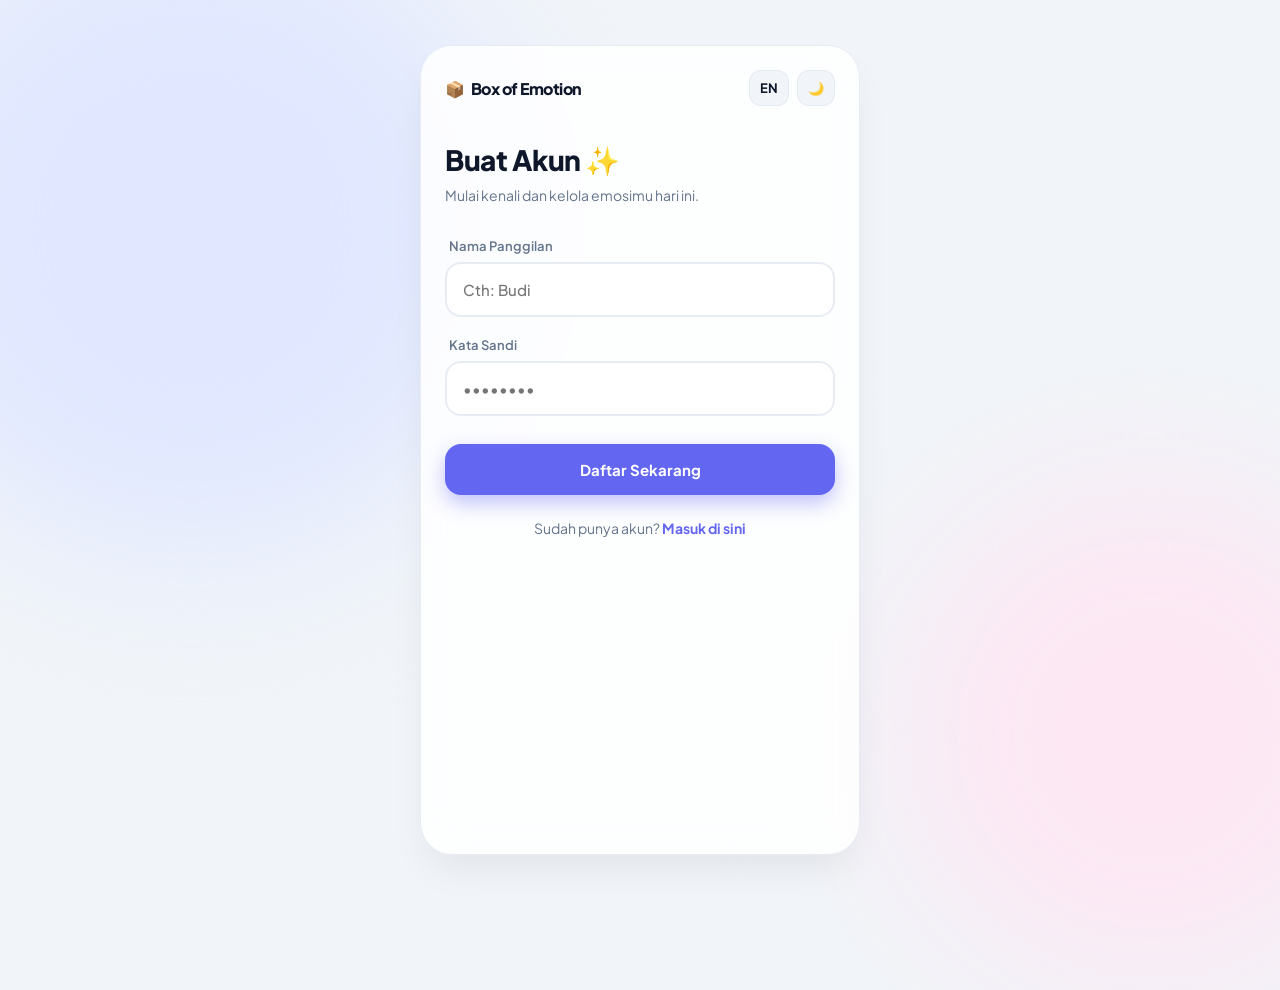
==== index.html @ 96a5be4d "Add files via upload" ====
<!DOCTYPE html>
<html lang="id" id="htmlRoot">
    <meta name="viewport" content="width=device-width, initial-scale=1.0">
<head>

    <style>
    html {
        scroll-behavior: smooth;
    }
</style>

    <meta charset="UTF-8">
    <meta name="viewport" content="width=device-width, initial-scale=1.0">
    <title>Box of Emotion</title>
    <link href="https://fonts.googleapis.com/css2?family=Plus+Jakarta+Sans:wght@400;500;600;700;800&display=swap" rel="stylesheet">
    <style>
        /* === COLOR PALETTE & VARIABLES === */
        :root {
            --bg-app: #f1f5f9;
            --bg-shape1: #e0e7ff;
            --bg-shape2: #fce7f3;
            --surface: rgba(255, 255, 255, 0.85);
            --surface-solid: #ffffff;
            --text-main: #0f172a;
            --text-sub: #64748b;
            --border: rgba(226, 232, 240, 0.8);
            --primary: #6366f1;
            --primary-hover: #4f46e5;
            --primary-glow: rgba(99, 102, 241, 0.4);
            --card-hover: rgba(248, 250, 252, 0.9);
            --btn-alt: #f1f5f9;
            --btn-alt-text: #475569;
            --danger: #ef4444;
            --danger-bg: #fef2f2;
            --success: #10b981;
            --shadow-sm: 0 2px 4px rgba(0,0,0,0.02);
            --shadow-md: 0 10px 25px -5px rgba(0,0,0,0.05);
            --shadow-lg: 0 20px 40px -10px rgba(0,0,0,0.08);
            --shadow-up: 0 -10px 25px -5px rgba(0,0,0,0.05);
        }

        [data-theme="dark"] {
            --bg-app: #020617;
            --bg-shape1: #1e1b4b;
            --bg-shape2: #2e1065;
            --surface: rgba(15, 23, 42, 0.75);
            --surface-solid: #0f172a;
            --text-main: #f8fafc;
            --text-sub: #94a3b8;
            --border: rgba(30, 41, 59, 0.8);
            --primary: #818cf8;
            --primary-hover: #6366f1;
            --primary-glow: rgba(129, 140, 248, 0.25);
            --card-hover: rgba(30, 41, 59, 0.9);
            --btn-alt: #1e293b;
            --btn-alt-text: #cbd5e1;
            --danger: #f87171;
            --danger-bg: rgba(239, 68, 68, 0.1);
            --shadow-md: 0 10px 25px -5px rgba(0,0,0,0.3);
            --shadow-lg: 0 20px 40px -10px rgba(0,0,0,0.5);
            --shadow-up: 0 -10px 25px -5px rgba(0,0,0,0.3);
        }

        /* === GLOBAL RESET === */
        * { box-sizing: border-box; margin: 0; padding: 0; font-family: 'Plus Jakarta Sans', sans-serif; -webkit-tap-highlight-color: transparent; }
        body {
            background-color: var(--bg-app); color: var(--text-main);
            min-height: 100vh; display: flex; justify-content: center; align-items: center;
            padding: 20px; overflow: hidden; position: relative;
            transition: background-color 0.5s ease, color 0.5s ease;
        }

        /* Background Decor */
        .bg-shape { position: absolute; border-radius: 50%; filter: blur(80px); z-index: -1; transition: background 0.8s ease; }
        .shape-1 { top: -10%; left: -10%; width: 50vw; height: 50vw; background: var(--bg-shape1); }
        .shape-2 { bottom: -10%; right: -10%; width: 40vw; height: 40vw; background: var(--bg-shape2); }

        /* === MAIN CONTAINER === */
        .app-container {
            width: 100%; max-width: 440px; height: 90vh; max-height: 850px;
            background: var(--surface); backdrop-filter: blur(20px); -webkit-backdrop-filter: blur(20px);
            border: 1px solid var(--border); border-radius: 32px; box-shadow: var(--shadow-lg);
            display: flex; flex-direction: column; position: relative; overflow: hidden;
            transition: background 0.5s ease, border-color 0.5s ease;
        }

        .hidden { display: none !important; }

        /* === HEADER === */
        .header-bar { padding: 24px 24px 16px; display: flex; justify-content: space-between; align-items: center; z-index: 10; border-bottom: 1px solid transparent; }
        .header-bar.active-border { border-bottom-color: var(--border); }
        .brand { font-size: 16px; font-weight: 800; color: var(--text-main); letter-spacing: -0.5px; display: flex; align-items: center; gap: 6px; }
        .controls { display: flex; gap: 8px; }
        .btn-icon {
            background: var(--btn-alt); color: var(--text-main); border: 1px solid var(--border);
            height: 36px; padding: 0 10px; border-radius: 12px; display: flex; justify-content: center; align-items: center;
            font-size: 13px; font-weight: 700; cursor: pointer; transition: all 0.2s;
        }
        .btn-icon:hover { transform: translateY(-2px); box-shadow: var(--shadow-sm); }
        .btn-icon:active { transform: translateY(0) scale(0.95); }

        /* === SCROLLABLE CONTENT === */
        .content-area { flex: 1; overflow-y: auto; padding: 0 24px 24px; display: flex; flex-direction: column; scroll-behavior: smooth; position: relative; }
        .content-area::-webkit-scrollbar { width: 4px; display: none; }
        
        .page-title { font-size: 28px; font-weight: 800; line-height: 1.2; margin-bottom: 8px; letter-spacing: -0.5px; }
        .page-subtitle { font-size: 14px; color: var(--text-sub); line-height: 1.5; margin-bottom: 32px; }

        /* === FORM (AUTH) === */
        .form-group { margin-bottom: 20px; position: relative; }
        .form-group label { display: block; font-size: 13px; font-weight: 600; color: var(--text-sub); margin-bottom: 8px; margin-left: 4px; }
        .form-control {
            width: 100%; padding: 16px; border: 2px solid var(--border); border-radius: 16px;
            font-size: 15px; font-weight: 500; background: var(--surface-solid); color: var(--text-main);
            transition: all 0.3s ease; outline: none;
        }
        .form-control:focus { border-color: var(--primary); box-shadow: 0 0 0 4px var(--primary-glow); }
        
        .btn-primary {
            background: var(--primary); color: #fff; border: none; width: 100%; padding: 16px;
            border-radius: 16px; font-size: 15px; font-weight: 700; cursor: pointer;
            transition: all 0.3s cubic-bezier(0.4, 0, 0.2, 1); margin-top: 8px; box-shadow: 0 8px 20px var(--primary-glow);
        }
        .btn-primary:hover { background: var(--primary-hover); transform: translateY(-3px); box-shadow: 0 12px 25px var(--primary-glow); }
        .btn-primary:active { transform: translateY(0) scale(0.98); }

        .auth-switch { text-align: center; margin-top: 24px; font-size: 14px; color: var(--text-sub); }
        .auth-switch span { color: var(--primary); font-weight: 700; cursor: pointer; transition: color 0.2s; }
        .auth-switch span:hover { text-decoration: underline; }

        /* === TOAST === */
        .toast {
            position: absolute; top: 20px; left: 50%; transform: translateX(-50%) translateY(-150%);
            padding: 12px 24px; border-radius: 100px; font-size: 13px; font-weight: 600;
            z-index: 999; transition: transform 0.4s cubic-bezier(0.34, 1.56, 0.64, 1); opacity: 0; box-shadow: var(--shadow-md);
            white-space: nowrap;
        }
        .toast.show { transform: translateX(-50%) translateY(0); opacity: 1; }
        .toast.error { background: var(--danger); color: white; }
        .toast.success { background: var(--success); color: white; }

        /* === DASHBOARD === */
        .user-greeting { display: flex; justify-content: space-between; align-items: center; margin-bottom: 24px; padding-bottom: 20px; border-bottom: 1px dashed var(--border); }
        .greeting-text p { font-size: 13px; color: var(--text-sub); }
        .greeting-text h2 { font-size: 18px; font-weight: 700; color: var(--text-main); }
        .btn-logout { background: var(--danger-bg); color: var(--danger); padding: 8px 16px; border-radius: 12px; font-size: 12px; font-weight: 700; border: none; cursor: pointer; transition: transform 0.2s; }
        .btn-logout:hover { transform: scale(1.05); }

        /* Grid System */
        .emotions-grid { display: grid; grid-template-columns: repeat(2, 1fr); gap: 12px; padding-bottom: 20px; }
        .card {
            background: var(--surface-solid); border: 1px solid var(--border); border-radius: 20px;
            padding: 20px 16px; cursor: pointer; text-align: center;
            transition: all 0.3s cubic-bezier(0.4, 0, 0.2, 1); box-shadow: var(--shadow-sm);
            display: flex; flex-direction: column; align-items: center; justify-content: center; gap: 10px;
            animation: slideUpFade 0.5s forwards;
        }
        .card:hover { border-color: var(--primary); background: var(--card-hover); transform: translateY(-5px); box-shadow: var(--shadow-md); }
        .card:active { transform: translateY(0) scale(0.95); }
        .card.span-2 { grid-column: span 2; flex-direction: row; text-align: left; padding: 24px; }
        .card.span-2 .card-info { align-items: flex-start; }
        
        .card-emoji { width: 48px; height: 48px; background: var(--bg-app); border-radius: 16px; display: flex; justify-content: center; align-items: center; font-size: 24px; transition: transform 0.3s; flex-shrink: 0; }
        .card:hover .card-emoji { transform: scale(1.1) rotate(5deg); }
        .card-info { display: flex; flex-direction: column; align-items: center; width: 100%; }
        .card-title { font-size: 14px; font-weight: 700; color: var(--text-main); margin-bottom: 4px; }
        .card-desc { font-size: 11px; color: var(--text-sub); font-weight: 500; }

        /* Reflection Card */
        .reflection-card { background: var(--surface-solid); border: 2px solid var(--primary); border-radius: 24px; padding: 28px 20px; box-shadow: var(--shadow-md); margin-bottom: 24px; animation: zoomIn 0.4s forwards; }
        .refl-header { display: flex; flex-direction: column; align-items: center; text-align: center; margin-bottom: 20px; }
        .refl-emoji { font-size: 48px; margin-bottom: 8px; }
        .refl-title { font-size: 20px; font-weight: 800; color: var(--text-main); }
        .refl-body { background: var(--bg-app); border-radius: 16px; padding: 16px; }
        .refl-section { margin-bottom: 14px; }
        .refl-section:last-child { margin-bottom: 0; }
        .refl-label { font-size: 11px; font-weight: 800; color: var(--primary); text-transform: uppercase; margin-bottom: 6px; display: flex; align-items: center; gap: 6px; }
        .refl-text { font-size: 13px; color: var(--text-main); line-height: 1.6; font-weight: 500; text-align: justify; }

        /* === NOTES FEATURE === */
        .notes-list { display: flex; flex-direction: column; gap: 12px; padding-bottom: 80px; }
        .empty-state { text-align: center; padding: 40px 20px; color: var(--text-sub); }
        .empty-icon { font-size: 48px; margin-bottom: 16px; opacity: 0.5; }
        
        .note-item {
            background: var(--surface-solid); border: 1px solid var(--border); border-radius: 20px;
            padding: 20px; box-shadow: var(--shadow-sm); animation: slideUpFade 0.4s forwards;
            position: relative; overflow: hidden;
        }
        .note-header { display: flex; justify-content: space-between; align-items: flex-start; margin-bottom: 12px; }
        .note-date { font-size: 12px; font-weight: 600; color: var(--primary); }
        .btn-delete { background: none; border: none; color: var(--danger); font-size: 16px; cursor: pointer; padding: 4px; opacity: 0.5; transition: opacity 0.2s; }
        .btn-delete:hover { opacity: 1; }
        .note-content { font-size: 14px; color: var(--text-main); line-height: 1.6; white-space: pre-wrap; word-wrap: break-word; }

        /* Floating Action Button (FAB) */
        .fab {
            position: absolute; bottom: 90px; right: 24px;
            width: 56px; height: 56px; border-radius: 50%;
            background: var(--primary); color: white; border: none;
            font-size: 28px; display: flex; justify-content: center; align-items: center;
            box-shadow: 0 10px 20px var(--primary-glow); cursor: pointer;
            transition: all 0.3s cubic-bezier(0.4, 0, 0.2, 1); z-index: 50;
        }
        .fab:hover { transform: translateY(-5px) scale(1.05); box-shadow: 0 15px 25px var(--primary-glow); }
        .fab:active { transform: translateY(0) scale(0.95); }

        /* Note Input View */
        .note-input-container { display: flex; flex-direction: column; height: 100%; animation: zoomIn 0.3s forwards; padding-bottom: 40px; }
        .note-textarea {
            flex: 1; width: 100%; background: var(--surface-solid); border: 2px solid var(--border);
            border-radius: 20px; padding: 20px; font-size: 15px; color: var(--text-main);
            resize: none; outline: none; margin-bottom: 16px; min-height: 200px;
            transition: border-color 0.3s; line-height: 1.6;
        }
        .note-textarea:focus { border-color: var(--primary); }
        .note-actions { display: flex; gap: 12px; }
        .btn-cancel {
            background: var(--bg-app); color: var(--text-main); border: 1px solid var(--border);
            flex: 1; padding: 16px; border-radius: 16px; font-size: 15px; font-weight: 700; cursor: pointer;
        }

        /* === LIBRARY TAB === */
        .library-list { display: flex; flex-direction: column; gap: 16px; padding-bottom: 80px; }
        .lib-category-card {
            background: var(--surface-solid); border: 1px solid var(--border); border-radius: 20px;
            padding: 20px; box-shadow: var(--shadow-sm);
        }
        .lib-cat-title { font-size: 16px; font-weight: 800; color: var(--primary); margin-bottom: 12px; display: flex; align-items: center; gap: 8px; }
        .lib-item { margin-bottom: 16px; padding-bottom: 16px; border-bottom: 1px solid var(--border); }
        .lib-item:last-child { margin-bottom: 0; padding-bottom: 0; border-bottom: none; }
        .lib-item-name { font-size: 14px; font-weight: 700; color: var(--text-main); margin-bottom: 4px; }
        .lib-item-desc { font-size: 13px; color: var(--text-sub); line-height: 1.5; text-align: justify; margin-bottom: 6px; }
        .lib-item-see { font-size: 11px; font-weight: 600; color: var(--primary); font-style: italic; }

        /* === BOTTOM NAVIGATION === */
        .bottom-nav {
            position: absolute; bottom: 0; left: 0; width: 100%; height: 70px;
            background: var(--surface); border-top: 1px solid var(--border);
            backdrop-filter: blur(20px); -webkit-backdrop-filter: blur(20px);
            display: flex; justify-content: space-around; align-items: center;
            z-index: 100; transform: translateY(100%); transition: transform 0.4s ease;
        }
        .bottom-nav.show { transform: translateY(0); }
        .nav-item {
            display: flex; flex-direction: column; align-items: center; gap: 4px;
            color: var(--text-sub); font-size: 11px; font-weight: 600; cursor: pointer;
            padding: 8px 16px; transition: color 0.3s;
        }
        .nav-icon { font-size: 20px; transition: transform 0.3s cubic-bezier(0.34, 1.56, 0.64, 1); }
        .nav-item.active { color: var(--primary); }
        .nav-item.active .nav-icon { transform: translateY(-4px) scale(1.1); }

        .btn-back-wrap { margin-top: 10px; margin-bottom: 20px; }
        .btn-back {
            background: var(--surface-solid); color: var(--text-main); border: 1px solid var(--border);
            width: 100%; padding: 14px; border-radius: 16px; font-weight: 700; font-size: 14px;
            cursor: pointer; box-shadow: var(--shadow-sm); transition: all 0.3s;
            display: flex; justify-content: center; align-items: center; gap: 8px;
        }
        .btn-back:hover { background: var(--card-hover); transform: translateY(-3px); }

        /* ANIMATIONS */
        @keyframes slideUpFade { 0% { opacity: 0; transform: translateY(20px); } 100% { opacity: 1; transform: translateY(0); } }
        @keyframes zoomIn { 0% { opacity: 0; transform: scale(0.95); } 100% { opacity: 1; transform: scale(1); } }
        .list-view .card { flex-direction: row; text-align: left; padding: 16px; justify-content: flex-start; }
        .list-view .card-info { align-items: flex-start; }
    </style>
</head>
<body>

    
    
    <div class="bg-shape shape-1"></div>
    <div class="bg-shape shape-2"></div>

    <div class="app-container">
        <div id="toast" class="toast">Message here</div>

        <!-- HEADER -->
        <div class="header-bar" id="headerBar">
            <div class="brand">📦 <span id="brandText">Box of Emotion</span></div>
            <div class="controls">
                <button class="btn-icon" id="langBtn" onclick="toggleLang()" title="Switch Language">EN</button>
                <button class="btn-icon" id="themeBtn" onclick="toggleTheme()" title="Toggle Theme">🌙</button>
            </div>
        </div>

        <!-- CONTENT AREA -->
        <div class="content-area" id="scrollArea">
            
            <!-- AUTH SECTION -->
            <div id="authSection">
                <div style="margin-top: 20px;">
                    <h1 class="page-title" id="authTitle">Buat Akun ✨</h1>
                    <p class="page-subtitle" id="authSubtitle">Mulai kenali dan kelola emosimu hari ini.</p>
                </div>
                <div class="form-group">
                    <label id="lblUser">Nama Panggilan</label>
                    <input type="text" id="username" class="form-control" placeholder="Cth: Budi">
                </div>
                <div class="form-group">
                    <label id="lblPass">Kata Sandi</label>
                    <input type="password" id="password" class="form-control" placeholder="••••••••">
                </div>
                <button class="btn-primary" id="btnSubmit" onclick="handleAuth()">Daftar Sekarang</button>
                <div class="auth-switch" id="authSwitchText">
                    Sudah punya akun? <span onclick="switchAuthMode()">Masuk di sini</span>
                </div>
            </div>

            <!-- TAB: EMOTIONS (HOME) -->
            <div id="tabEmotions" class="hidden" style="padding-bottom: 40px;">
                <div id="homeView">
                    <div class="user-greeting">
                        <div class="greeting-text">
                            <p id="txtHello">Selamat datang,</p>
                            <h2 id="userNameDisplay">Teman</h2>
                        </div>
                        <button class="btn-logout" id="btnLogout" onclick="logout()">Keluar</button>
                    </div>
                    <h1 class="page-title" id="dashTitle" style="font-size: 24px;">Bagaimana perasaanmu?</h1>
                    <p class="page-subtitle" id="dashSubtitle">Pilih spektrum emosi di bawah ini.</p>
                    <div class="emotions-grid" id="mainGrid"></div>
                </div>

                <!-- Detail / Sub-category View -->
                <div id="detailViewWrapper" class="hidden">
                    <div class="btn-back-wrap">
                        <button class="btn-back" onclick="goBackEmotions()">← <span id="txtBack">Kembali</span></button>
                    </div>
                    <div id="subGrid" class="emotions-grid list-view hidden"></div>
                    <div id="reflectionDetail" class="hidden">
                        <div class="reflection-card">
                            <div class="refl-header">
                                <div class="refl-emoji" id="resEmoji">✨</div>
                                <div class="refl-title" id="resName">Nama Emosi</div>
                            </div>
                            <div class="refl-body">
                                <div class="refl-section">
                                    <div class="refl-label" id="lblRefl">💡 Refleksi & Esai</div>
                                    <div class="refl-text" id="resReflection">...</div>
                                </div>
                                <div class="refl-section" id="adviceSection">
                                    <div class="refl-label" id="lblAdv">🌱 Saran Tindakan</div>
                                    <div class="refl-text" id="resAdvice">...</div>
                                </div>
                                <div class="refl-section" id="seeAlsoSection" style="margin-top:12px;">
                                    <div class="refl-label" id="lblSeeAlso">🔗 Terkait</div>
                                    <div class="refl-text" id="resSeeAlso" style="font-style: italic; color: var(--primary);">...</div>
                                </div>
                            </div>
                        </div>
                    </div>
                </div>
            </div>

            <!-- TAB: LIBRARY (PUSTAKA ESAI EMOSI) -->
            <div id="tabLibrary" class="hidden">
                <div style="margin-top: 20px; margin-bottom: 24px;">
                    <h1 class="page-title" id="libTitle">Pustaka Emosi 📚</h1>
                    <p class="page-subtitle" id="libSubtitle">Kumpulan lengkap esai mendalam seluruh kategori spektrum emosi.</p>
                </div>
                <div class="library-list" id="libraryContainer">
                    <!-- Library items injected here -->
                </div>
            </div>

            <!-- TAB: NOTES -->
            <div id="tabNotes" class="hidden">
                <div id="notesListView">
                    <div style="margin-top: 20px; margin-bottom: 24px;">
                        <h1 class="page-title" id="notesTitle">Catatan Saya 📝</h1>
                        <p class="page-subtitle" id="notesSubtitle">Tuliskan pikiran dan perasaanmu di sini.</p>
                    </div>
                    <div class="notes-list" id="notesContainer">
                        <!-- Notes injected here -->
                    </div>
                    <!-- FAB for Add Note -->
                    <button class="fab" onclick="showCreateNote()">+</button>
                </div>

                <!-- Create Note View -->
                <div id="noteCreateView" class="hidden note-input-container">
                    <div style="margin-top: 20px; margin-bottom: 16px;">
                        <h1 class="page-title" id="createNoteTitle" style="font-size: 22px;">Tulis Catatan ✍️</h1>
                    </div>
                    <textarea class="note-textarea" id="noteInput" placeholder="Tulis sesuatu..."></textarea>
                    <div class="note-actions">
                        <button class="btn-cancel" id="btnCancelNote" onclick="hideCreateNote()">Batal</button>
                        <button class="btn-primary" id="btnSaveNote" style="margin-top: 0; flex: 1;" onclick="saveNote()">Simpan</button>
                    </div>
                </div>
            </div>

        </div>

        <!-- BOTTOM NAVIGATION -->
        <div class="bottom-nav" id="bottomNav">
            <div class="nav-item active" id="navEmo" onclick="switchTab('emotions')">
                <div class="nav-icon">📦</div>
                <span id="lblNavEmo">Emosi</span>
            </div>
            <div class="nav-item" id="navLib" onclick="switchTab('library')">
                <div class="nav-icon">📚</div>
                <span id="lblNavLib">Pustaka</span>
            </div>
            <div class="nav-item" id="navNote" onclick="switchTab('notes')">
                <div class="nav-icon">📝</div>
                <span id="lblNavNote">Catatan</span>
            </div>
        </div>

    </div>

    <script>
        // --- State Management ---
        let isLogin = false;
        let currentUser = "";
        let currentLang = 'id'; // 'id' | 'en' | 'zh'
        let currentTheme = 'light';
        let currentEmotionView = 'home'; // 'home' | 'subs' | 'detail'
        let activeCategory = '';

        // --- Multi-Language Data & Comprehensive Essay Database ---
        const uiText = {
            id: {
                brand: "Box of Emotion", langBtn: "EN",
                authRegTitle: "Buat Akun ✨", authRegSub: "Mulai kenali dan kelola emosimu hari ini.", btnReg: "Daftar Sekarang",
                authLogTitle: "Selamat Datang 👋", authLogSub: "Masuk untuk melanjutkan perjalananmu.", btnLog: "Masuk",
                switchLog: "Sudah punya akun? ", switchLogAct: "Masuk di sini",
                switchReg: "Belum punya akun? ", switchRegAct: "Daftar di sini",
                lblUser: "Nama Panggilan", lblPass: "Kata Sandi",
                toastErrEmpty: "Nama & kata sandi wajib diisi!", toastErrWrong: "Data tidak cocok!", toastOkReg: "Akun siap! Silakan masuk.", toastOkNote: "Catatan disimpan!", toastDelNote: "Catatan dihapus.",
                hello: "Selamat datang,", logout: "Keluar",
                dashTitle: "Bagaimana perasaanmu?", dashSub: "Pilih spektrum emosi di bawah ini.",
                subPrompt: "Pilih yang paling mewakili kondisimu:",
                btnBack: "Kembali", variations: "Variasi", clickRefl: "Lihat Esai & Refleksi",
                lblRefl: "💡 Refleksi & Esai", lblAdv: "🌱 Saran Tindakan", lblSeeAlso: "🔗 Terkait",
                navEmo: "Emosi", navLib: "Pustaka", navNote: "Catatan",
                libTitle: "Pustaka Emosi 📚", libSub: "Kumpulan lengkap esai mendalam seluruh kategori spektrum emosi.",
                notesTitle: "Catatan Saya 📝", notesSub: "Tuliskan pikiran dan perasaanmu di sini.",
                emptyNote: "Belum ada catatan.", createNoteTitle: "Tulis Catatan ✍️",
                noteHolder: "Tulis sesuatu...", btnCancel: "Batal", btnSave: "Simpan"
            },
            en: {
                brand: "Emotion Box", langBtn: "中文",
                authRegTitle: "Create Account ✨", authRegSub: "Start recognizing and managing your emotions.", btnReg: "Sign Up",
                authLogTitle: "Welcome Back 👋", authLogSub: "Sign in to continue your journey.", btnLog: "Sign In",
                switchLog: "Already have an account? ", switchLogAct: "Sign in here",
                switchReg: "Don't have an account? ", switchRegAct: "Sign up here",
                lblUser: "Nickname", lblPass: "Password",
                toastErrEmpty: "Username & password required!", toastErrWrong: "Incorrect credentials!", toastOkReg: "Account ready! Please log in.", toastOkNote: "Note saved!", toastDelNote: "Note deleted.",
                hello: "Welcome,", logout: "Logout",
                dashTitle: "How are you feeling?", dashSub: "Choose an emotion spectrum below.",
                subPrompt: "Select what best represents your state:",
                btnBack: "Back", variations: "Variations", clickRefl: "View Essay & Reflection",
                lblRefl: "💡 Essay & Reflection", lblAdv: "🌱 Action Plan", lblSeeAlso: "🔗 See Also",
                navEmo: "Emotions", navLib: "Library", navNote: "Notes",
                notesTitle: "My Notes 📝", notesSub: "Write down your thoughts and feelings here.",
                libTitle: "Emotion Library 📚", libSub: "Comprehensive collection of deep essays across all emotion spectrums.",
                emptyNote: "No notes yet.", createNoteTitle: "Write Note ✍️",
                noteHolder: "Write something...", btnCancel: "Cancel", btnSave: "Save"
            },
            zh: {
                brand: "情绪魔方", langBtn: "ID",
                authRegTitle: "创建账号 ✨", authRegSub: "开始认识并管理您的情绪。", btnReg: "立即注册",
                authLogTitle: "欢迎回来 👋", authLogSub: "登录以继续您的旅程。", btnLog: "登录",
                switchLog: "已有账号？ ", switchLogAct: "在此登录",
                switchReg: "没有账号？ ", switchRegAct: "在此注册",
                lblUser: "昵称", lblPass: "密码",
                toastErrEmpty: "请输入用户名和密码！", toastErrWrong: "账号或密码错误！", toastOkReg: "账号创建成功！请登录。", toastOkNote: "笔记已保存！", toastDelNote: "笔记已删除。",
                hello: "欢迎，", logout: "退出",
                dashTitle: "你现在感觉怎么样？", dashSub: "请选择下方的情绪谱系。",
                subPrompt: "选择最能代表你当前状态的选项：",
                btnBack: "返回", variations: "种变化", clickRefl: "查看详细散文与反思",
                lblRefl: "💡 散文与反思", lblAdv: "🌱 行动建议", lblSeeAlso: "🔗 相关链接",
                navEmo: "情绪", navLib: "文库", navNote: "笔记",
                libTitle: "情绪文库 📚", libSub: "收录了所有情绪光谱的深度散文与解析合集。",
                notesTitle: "我的笔记 📝", notesSub: "在这里写下你的想法和感受。",
                emptyNote: "暂无笔记。", createNoteTitle: "写笔记 ✍️",
                noteHolder: "写点什么...", btnCancel: "取消", btnSave: "保存"
            }
        };
        const emotionDB = {
            zen: {
                icon: "🧘",
                title: { id: "Zen (Ketenangan & Kedamaian)", en: "Zen (Serenity & Peace)", zh: "禅意（宁静与平和）" },
                subs: {
                    id: [
                        { emoji: "🌊", name: "Serenity", reflection: "Serenity adalah ketenangan batin yang sangat dalam, seolah waktu melambat dan beban dunia diangkat sejenak dari pundak kita. Berbeda dengan kebahagiaan yang bergejolak, sereniti tidak membutuhkan alasan eksternal yang riuh; ia lahir dari keselarasan internal yang utuh. Saat merasakannya, detak jantung melambat, pikiran menjadi jernih, dan kita mampu berdiri teguh menghadapi dinamika hidup dengan kepala dingin.", advice: "Nikmati keheningan sejenak, lakukan pernapasan diafragma yang dalam untuk mengunci ketenangan ini.", seeAlso: "TRANQUILITY, PACE, AWE" },
                        { emoji: "🍃", name: "Tranquility", reflection: "Jika sereniti berakar dari dalam diri, tranquility adalah keheningan eksternal yang merambat masuk ke dalam jiwa. Emosi ini tercipta dari lingkungan yang selaras, bebas dari polusi suara, bisingnya tuntutan sosial, dan kekacauan dunia modern. Ia bertindak sebagai oase mental, memulihkan energi kognitif yang terkuras habis oleh rutinitas harian.", advice: "Cari sudut yang tenang, matikan notifikasi gawai, dan biarkan pikiranmu beristirahat.", seeAlso: "SERENITY, PACE, REVERIE" },
                        { emoji: "✨", name: "Wonder", reflection: "Wonder adalah rasa takjub yang murni, polos, dan tidak tercemar oleh kepentingan duniawi, menyerupai cara anak kecil memandang dunia untuk pertama kalinya. Emosi ini membuat kita berhenti sejenak dari rutinitas otomatis kita dan melihat keajaiban-keajaiban kecil di sekeliling yang sering kali terabaikan oleh mata orang dewasa.", advice: "Amati detail kecil di sekitarmu yang biasanya terlewatkan.", seeAlso: "AWE, CURIOSITY, HOPE" },
                        { emoji: "⏱️", name: "Pace", reflection: "Pace adalah bentuk kepuasan yang selaras dalam menikmati ritme hidup yang lambat, berkesadaran (mindful), dan tidak terburu-buru. Emosi ini mengajarkan kita untuk melepaskan diri dari tirani produktivitas toksik, mengingatkan kita bahwa hidup bukanlah sebuah perlombaan yang harus dimenangkan, melainkan perjalanan yang patut dirasakan di setiap detik langkahnya.", advice: "Kurangi kecepatan, nikmati proses melakukan sesuatu tanpa tergesa-gesa.", seeAlso: "SERENITY, TRANQUILITY, HYGGE" },
                        { emoji: "☀️", name: "Komorebi", reflection: "Komorebi adalah istilah estetika kultural tentang pendaran cahaya matahari yang menembus celah-celah dedaunan pohon. Emosi ini menghadirkan rasa hangat yang melankolis sekaligus menenangkan, memicu kesadaran puitis tentang keindahan fana alam semesta yang selalu bergerak namun tetap harmonis.", advice: "Keluar sebentar ke luar ruangan dan rasakan kehangatan cahaya matahari.", seeAlso: "AWE, WONDER, NOSTALGIA" }
                    ],
                    en: [
                        { emoji: "🌊", name: "Serenity", reflection: "Serenity is deep inner tranquility, as if time slows down and worldly burdens are lifted. Unlike volatile happiness, serenity needs no external noise; it stems from inner alignment.", advice: "Enjoy the silence and practice deep breathing.", seeAlso: "TRANQUILITY, PACE, AWE" },
                        { emoji: "🍃", name: "Tranquility", reflection: "Tranquility is external quietness seeping into the soul, created by a harmonious environment free from noise and social demands.", advice: "Find a quiet corner and disconnect.", seeAlso: "SERENITY, PACE, REVERIE" },
                        { emoji: "✨", name: "Wonder", reflection: "Wonder is pure, uncorrupted awe, akin to a child seeing the world for the first time.", advice: "Observe the small everyday miracles around you.", seeAlso: "AWE, CURIOSITY, HOPE" },
                        { emoji: "⏱️", name: "Pace", reflection: "Pace is the harmonious satisfaction of enjoying a slow, mindful, unhurried rhythm of life.", advice: "Slow down and savor the journey.", seeAlso: "SERENITY, TRANQUILITY, HYGGE" },
                        { emoji: "☀️", name: "Komorebi", reflection: "Komorebi is the cultural aesthetic of sunlight filtering through tree leaves, bringing a melancholic yet soothing warmth.", advice: "Step outside and feel the gentle sunlight.", seeAlso: "AWE, WONDER, NOSTALGIA" }
                    ],
                    zh: [
                        { emoji: "🌊", name: "宁静 (Serenity)", reflection: "宁静是一种深层的内心平静，仿佛时间放慢了脚步。它不需要外界的喧嚣，源于内在的和谐。", advice: "享受片刻的安宁，做几次深呼吸。", seeAlso: "TRANQUILITY, PACE, AWE" },
                        { emoji: "🍃", name: "平和 (Tranquility)", reflection: "平和是外在的寂静滲入灵魂，由和谐的环境、远离噪音和社交需求所创造。", advice: "寻找一个安静的角落，断开电子设备的连接。", seeAlso: "SERENITY, PACE, REVERIE" },
                        { emoji: "✨", name: "惊叹 (Wonder)", reflection: "惊叹是一种纯粹、未被污染的敬畏，类似于孩子第一次看世界时的眼光。", advice: "观察身边的微小奇迹。", seeAlso: "AWE, CURIOSITY, HOPE" },
                        { emoji: "⏱️", name: "节奏 (Pace)", reflection: "节奏是享受缓慢、正念且不慌不忙的生活节奏所带来的和谐满足感。", advice: "放慢脚步，品味当下。", seeAlso: "SERENITY, TRANQUILITY, HYGGE" },
                        { emoji: "☀️", name: "木漏日 (Komorebi)", reflection: "木漏日是指阳光透过树叶缝隙洒下的斑驳光影，带来一种既忧郁又舒缓的温暖感。", advice: "走到户外，感受阳光的轻抚。", seeAlso: "AWE, WONDER, NOSTALGIA" }
                    ]
                }
            },
            bliss: {
                icon: "🌟",
                title: { id: "Bliss (Puncak Kebahagiaan)", en: "Bliss (Peak Happiness)", zh: "极乐（幸福巅峰）" },
                subs: {
                    id: [
                        { emoji: "🎉", name: "Joy", reflection: "Joy adalah pancaran sukacita spontan yang meletup-letup dari dalam hati tanpa membutuhkan alasan logis yang rumit. Ini adalah energi murni yang membuat hidup terasa ringan dan cerah.", advice: "Rayakan momen ringan ini dan bagikan senyumanmu.", seeAlso: "ELATION, EUPHORIA, GLEE" },
                        { emoji: "🚀", name: "Elation", reflection: "Elation adalah sensasi melayang yang luar biasa akibat kegembiraan besar, biasanya hadir sebagai buah manis dari sebuah pencapaian puncak setelah perjuangan panjang.", advice: "Nikmati buah dari kerja kerasmu.", seeAlso: "JOY, EUPHORIA, TRIUMPH" },
                        { emoji: "🌈", name: "Euphoria", reflection: "Euphoria adalah kebahagiaan intens yang meluap-luap hingga mengaburkan akal sehat biasa, digantikan oleh rasa kebebasan mutlak.", advice: "Hati-hati agar tidak membuat keputusan gegabah saat terlalu bersemangat.", seeAlso: "ELATION, ECSTASY, ZEST" },
                        { emoji: "🔥", name: "Ecstasy", reflection: "Ecstasy adalah puncak kenikmatan dan kegembiraan ekstrem yang membuat seseorang kehilangan kesadaran diri atau batas ego, melebur ke dalam pengalaman indrawi.", advice: "Biarkan dirimu meresapi pengalaman transenden ini sepenuhnya.", seeAlso: "EUPHORIA, BLISS, MERAKI" },
                        { emoji: "😁", name: "Glee", reflection: "Glee adalah keceriaan riang yang sedikit nakal, terpancar lewat tawa tertahan atau senyum berbinar atas lelucon kecil atau kejutan manis.", advice: "Nikmati kesenangan sederhana yang menggelitik harimu.", seeAlso: "JOY, AMUSEMENT, DELIGHT" },
                        { emoji: "☕", name: "Hygge", reflection: "Hygge adalah konsep kehangatan dan kenyamanan mutlak bersama orang tercinta di ruang aman dengan hal-hal sederhana seperti secangkir teh hangat.", advice: "Ciptakan suasana nyaman di rumahmu hari ini.", seeAlso: "PACE, COMFORT, REVERIE" },
                        { emoji: "🎨", name: "Meraki", reflection: "Meraki adalah kepuasan batin utuh ketika seseorang mencurahkan segenap jiwa dan kreativitasnya ke dalam sebuah pekerjaan atau karya.", advice: "Teruslah berkarya dengan sepenuh hati.", seeAlso: "INSPIRATION, ZEST, SATISFACTION" }
                    ],
                    en: [
                        { emoji: "🎉", name: "Joy", reflection: "Joy is spontaneous happiness bursting from within without complex logical reasons, making life feel light and bright.", advice: "Celebrate this moment and share your smile.", seeAlso: "ELATION, EUPHORIA, GLEE" },
                        { emoji: "🚀", name: "Elation", reflection: "Elation is a floating sensation of great joy, usually the sweet fruit of a peak achievement after a long struggle.", advice: "Savor the reward of your hard work.", seeAlso: "JOY, EUPHORIA, TRIUMPH" },
                        { emoji: "🌈", name: "Euphoria", reflection: "Euphoria is intense overflowing happiness that blurs ordinary common sense, replaced by absolute freedom.", advice: "Ground yourself while enjoying the high energy.", seeAlso: "ELATION, ECSTASY, ZEST" },
                        { emoji: "🔥", name: "Ecstasy", reflection: "Ecstasy is peak extreme joy making one transcend ordinary reality and ego boundaries.", advice: "Immerse yourself fully in this transcendent experience.", seeAlso: "EUPHORIA, BLISS, MERAKI" },
                        { emoji: "😁", name: "Glee", reflection: "Glee is mischievous, lighthearted cheerfulness sparked by small jokes or sweet surprises.", advice: "Enjoy the little quirks that tickle your day.", seeAlso: "JOY, AMUSEMENT, DELIGHT" },
                        { emoji: "☕", name: "Hygge", reflection: "Hygge is absolute coziness and warmth with loved ones in a safe space with simple comforts.", advice: "Create a cozy atmosphere at home today.", seeAlso: "PACE, COMFORT, REVERIE" },
                        { emoji: "🎨", name: "Meraki", reflection: "Meraki is the soul satisfaction of pouring your heart and creativity into work or art.", advice: "Continue creating with all your heart.", seeAlso: "INSPIRATION, ZEST, SATISFACTION" }
                    ],
                    zh: [
                        { emoji: "🎉", name: "喜悦 (Joy)", reflection: "喜悦是从内而外爆发的自发快乐，不需要复杂的逻辑理由，让生活变得轻盈明亮。", advice: "庆祝这一刻，分享你的微笑。", seeAlso: "ELATION, EUPHORIA, GLEE" },
                        { emoji: "🚀", name: "兴高采烈 (Elation)", reflection: "兴高采烈是一种由巨大快乐带来的飘飘然感，通常是经历长期奋斗后达到巅峰成就的甜美果实。", advice: "品尝你努力工作的回报。", seeAlso: "JOY, EUPHORIA, TRIUMPH" },
                        { emoji: "🌈", name: "狂喜 (Euphoria)", reflection: "狂喜是满溢的强烈幸福感，模糊了寻常的常识，取而代之的是绝对的自由感。", advice: "在享受高能量的同时保持脚踏实地。", seeAlso: "ELATION, ECSTASY, ZEST" },
                        { emoji: "🔥", name: "极乐 (Ecstasy)", reflection: "极乐是超越寻常现实和自我边界的极致快乐与喜悦顶点。", advice: "全身心沉浸在这种超越日常的体验中。", seeAlso: "EUPHORIA, BLISS, MERAKI" },
                        { emoji: "😁", name: "雀跃 (Glee)", reflection: "雀跃是一种略带淘气的轻松愉快，通过小笑话或甜蜜惊喜引发。", advice: "享受点缀你一天的纯真乐趣。", seeAlso: "JOY, AMUSEMENT, DELIGHT" },
                        { emoji: "☕", name: "抱抱时光 (Hygge)", reflection: "Hygge是在安全空间里与挚爱之人共享绝对温馨与舒适的概念。", advice: "今天为自己创造一个舒适的居家氛围。", seeAlso: "PACE, COMFORT, REVERIE" },
                        { emoji: "🎨", name: "倾心投入 (Meraki)", reflection: "倾心投入是将全部灵魂与创造力倾注于工作或艺术中的内在满足感。", advice: "继续用你的全部心血去创造。", seeAlso: "INSPIRATION, ZEST, SATISFACTION" }
                    ]
                }
            },
            enjoyment: {
                icon: "🎈",
                title: { id: "Enjoyment (Kenikmatan & Kesenangan)", en: "Enjoyment (Pleasure & Fun)", zh: "愉悦（享受与乐趣）" },
                subs: {
                    id: [
                        { emoji: "🎭", name: "Amusement", reflection: "Amusement adalah rasa terhibur ringan yang menggelitik pikiran dan menerbitkan senyuman, lahir ketika kita melihat kekonyolan kecil atau sisi jenaka kehidupan.", advice: "Tertawalah pada hal-hal lucu di sekitarmu.", seeAlso: "DELIGHT, MIRTH, GLEE" },
                        { emoji: "🎁", name: "Delight", reflection: "Delight adalah kesenangan murni yang datang secara tiba-tiba dari hal-hal sepele yang tak terduga—seperti menemukan uang di saku lama atau mencium aroma hujan.", advice: "Syukuri kejutan-kejutan kecil hari ini.", seeAlso: "AMUSEMENT, JOY, WONDER" },
                        { emoji: "🥂", name: "Mirth", reflection: "Mirth adalah kesenangan komunal yang hidup; gelak tawa dan kegembiraan yang dikongsi bersama orang lain, meruntuhkan kecanggungan sosial.", advice: "Kumpul dan habiskan waktu bersama orang terdekat.", seeAlso: "AMUSEMENT, GLEE, JOY" },
                        { emoji: "✅", name: "Satisfaction", reflection: "Satisfaction adalah kelegaan mendalam dan rasa cukup setelah menyelesaikan tugas berat atau memenuhi kebutuhan dasar tubuh dengan baik.", advice: "Istirahatlah dengan tenang karena tugasmu telah usai.", seeAlso: "TRIUMPH, ZEST, SERENITY" },
                        { emoji: "⚡", name: "Zest", reflection: "Zest adalah antusiasme menyala-nyala dan gairah hidup tinggi untuk terjun langsung menikmati pengalaman baru setiap hari.", advice: "Gunakan energi positif ini untuk mencoba hal baru.", seeAlso: "EUPHORIA, ENERGY, CURIOSITY" },
                        { emoji: "💭", name: "Reverie", reflection: "Reverie adalah lamunan manis yang membawa pikiran mengembara menjauh dari realitas penat, menciptakan ruang peristirahatan bagi imajinasi.", advice: "Biarkan imajinasimu merajut mimpi indah sejenak.", seeAlso: "TRANQUILITY, WONDER, NOSTALGIA" }
                    ],
                    en: [
                        { emoji: "🎭", name: "Amusement", reflection: "Amusement is light entertainment that tickles the mind and brings a smile, born from seeing small silliness.", advice: "Laugh at the funny things around you.", seeAlso: "DELIGHT, MIRTH, GLEE" },
                        { emoji: "🎁", name: "Delight", reflection: "Delight is pure pleasure coming suddenly from trivial unexpected things like finding money in an old pocket.", advice: "Appreciate today's small surprises.", seeAlso: "AMUSEMENT, JOY, WONDER" },
                        { emoji: "🥂", name: "Mirth", reflection: "Mirth is communal living pleasure; shared laughter and joy that breaks social awkwardness.", advice: "Gather and spend time with loved ones.", seeAlso: "AMUSEMENT, GLEE, JOY" },
                        { emoji: "✅", name: "Satisfaction", reflection: "Satisfaction is deep relief and a sense of enough after completing a heavy task or fulfilling needs.", advice: "Rest well knowing you've done your part.", seeAlso: "TRIUMPH, ZEST, SERENITY" },
                        { emoji: "⚡", name: "Zest", reflection: "Zest is blazing enthusiasm and high zest for life to dive into new daily experiences.", advice: "Use this energy to try something new.", seeAlso: "EUPHORIA, ENERGY, CURIOSITY" },
                        { emoji: "💭", name: "Reverie", reflection: "Reverie is sweet daydreaming carrying the mind away from tired reality, creating a resting space.", advice: "Let your imagination weave beautiful dreams.", seeAlso: "TRANQUILITY, WONDER, NOSTALGIA" }
                    ],
                    zh: [
                        { emoji: "🎭", name: "消遣 (Amusement)", reflection: "消遣是一种轻松的娱乐，触动思维并带来微笑，诞生于发现生活中的小滑稽或幽默时。", advice: "对身边的趣事笑一笑。", seeAlso: "DELIGHT, MIRTH, GLEE" },
                        { emoji: "🎁", name: "欣喜 (Delight)", reflection: "欣喜是突然从小事中获得的纯粹快乐，比如在旧口袋里找到钱或闻到雨后的青草香。", advice: "感恩今天的小小惊喜。", seeAlso: "AMUSEMENT, JOY, WONDER" },
                        { emoji: "🥂", name: "欢乐 (Mirth)", reflection: "欢乐是社群式的热烈快乐；与他人分享的笑声和喜悦，能打破社交尴尬。", advice: "与亲近的人聚聚，共度美好时光。", seeAlso: "AMUSEMENT, GLEE, JOY" },
                        { emoji: "✅", name: "满足 (Satisfaction)", reflection: "满足是完成重任或好好照顾自己基本需求后获得的深层放松感。", advice: "安心休息，你已经尽力了。", seeAlso: "TRIUMPH, ZEST, SERENITY" },
                        { emoji: "⚡", name: "热情 (Zest)", reflection: "热情是炽热的积极性和对生活的高度激情，每天都渴望投入到全新的体验中。", advice: "利用这股正能量去尝试新事物。", seeAlso: "EUPHORIA, ENERGY, CURIOSITY" },
                        { emoji: "💭", name: "白日梦 (Reverie)", reflection: "白日梦是甜蜜的遐想，让思绪远离疲惫的现实，为想象力创造一个休憩的空间。", advice: "让想象力编织一会儿美梦。", seeAlso: "TRANQUILITY, WONDER, NOSTALGIA" }
                    ]
                }
            },
            possibility: {
                icon: "🌱",
                title: { id: "Possibility (Harapan & Peluang)", en: "Possibility (Hope & Opportunity)", zh: "可能性（希望与机遇）" },
                subs: {
                    id: [
                        { emoji: "🕯️", name: "Hope", reflection: "Hope adalah jangkar psikologis yang menjaga kita tetap tegak di tengah kegelapan, berakar pada keyakinan bahwa masa depan belum tertulis.", advice: "Percayalah bahwa usahamu hari ini akan mengubah hari esok.", seeAlso: "OPTIMISM, ANTICIPATION, INSPIRATION" },
                        { emoji: "☀️", name: "Optimism", reflection: "Optimism adalah sudut pandang mental yang secara konsisten melihat sisi terang dan potensi keberhasilan di balik setiap rintangan.", advice: "Fokus pada peluang di balik tantangan yang ada.", seeAlso: "HOPE, CURIOSITY, WONDER" },
                        { emoji: "⏳", name: "Anticipation", reflection: "Anticipation adalah rasa berdebar-debar bercampur penasaran sehat saat menghitung hari menjelang datangnya sebuah peristiwa penting.", advice: "Nikmati proses penantian dengan antusias.", seeAlso: "HOPE, CURIOSITY, APPREHENSION" },
                        { emoji: "🌍", name: "Wanderlust", reflection: "Wanderlust adalah dorongan liar di dalam jiwa untuk melangkah keluar, menjelajahi tempat asing, dan melihat luasnya dunia.", advice: "Rencanakan petualangan atau perjalanan kecil berikutnya.", seeAlso: "CURIOSITY, HOPE, AWE" }
                    ],
                    en: [
                        { emoji: "🕯️", name: "Hope", reflection: "Hope is the psychological anchor keeping us upright in darkness, rooted in the belief that the future is unwritten.", advice: "Believe your effort today shapes tomorrow.", seeAlso: "OPTIMISM, ANTICIPATION, INSPIRATION" },
                        { emoji: "☀️", name: "Optimism", reflection: "Optimism is a mental viewpoint consistently seeing the bright side and potential success behind every obstacle.", advice: "Focus on opportunities behind current challenges.", seeAlso: "HOPE, CURIOSITY, WONDER" },
                        { emoji: "⏳", name: "Anticipation", reflection: "Anticipation is thumping excitement mixed with healthy curiosity counting down days to an important event.", advice: "Enjoy the waiting process enthusiastically.", seeAlso: "HOPE, CURIOSITY, APPREHENSION" },
                        { emoji: "🌍", name: "Wanderlust", reflection: "Wanderlust is the wild urge within the soul to step out, explore foreign places, and see the world.", advice: "Plan your next small adventure or journey.", seeAlso: "CURIOSITY, HOPE, AWE" }
                    ],
                    zh: [
                        { emoji: "🕯️", name: "希望 (Hope)", reflection: "希望是让我们在黑暗中保持挺立的心理锚，根植于对未来尚未书写的信念。", advice: "相信今天的努力会改变明天。", seeAlso: "OPTIMISM, ANTICIPATION, INSPIRATION" },
                        { emoji: "☀️", name: "乐观 (Optimism)", reflection: "乐观是一种心理视角， consistently 看到每次障碍背后的光明面和成功潜力。", advice: "专注于现有挑战背后的机遇。", seeAlso: "HOPE, CURIOSITY, WONDER" },
                        { emoji: "⏳", name: "期待 (Anticipation)", reflection: "期待是在倒计时等待重要事件或旅行到来时，混合着健康好奇心的心跳加速感。", advice: "满怀热情地享受等待的过程。", seeAlso: "HOPE, CURIOSITY, APPREHENSION" },
                        { emoji: "🌍", name: "漫游癖 (Wanderlust)", reflection: "漫游癖是灵魂深处想要走出去、探索陌生地方、看广阔世界的狂野冲动。", advice: "规划你的下一次小型冒险或旅程。", seeAlso: "CURIOSITY, HOPE, AWE" }
                    ]
                }
            },
            ego: {
                icon: "👑",
                title: { id: "Ego (Kebanggaan & Citra Diri)", en: "Ego (Pride & Self-Image)", zh: "自我（自豪与形象）" },
                subs: {
                    id: [
                        { emoji: "🏅", name: "Pride", reflection: "Pride adalah rasa hormat dan kepuasan sehat atas pencapaian diri sendiri atau kerja keras orang terdekat, memperkuat harga diri tanpa merendahkan.", advice: "Hargai usahamu dengan sewajarnya.", seeAlso: "TRIUMPH, SIGNIFICANCE, VANITY" },
                        { emoji: "🪞", name: "Vanity", reflection: "Vanity adalah kepedulian berlebihan terhadap citra permukaan, penampilan luar, atau validasi semu yang menutupi kerapuhan internal.", advice: "Kenali nilai dirimu dari dalam, bukan dari pandangan luar.", seeAlso: "HUBRIS, SUPERIORITY, EGO" },
                        { emoji: "🏆", name: "Triumph", reflection: "Triumph adalah kegembiraan penuh kemenangan setelah berhasil menaklukkan tantangan besar atau membuktikan kapasitas diri.", advice: "Rayakan kemenanganmu dengan penuh syukur.", seeAlso: "ELATION, PRIDE, EXASPERATION" },
                        { emoji: "⭐", name: "Significance", reflection: "Significance adalah perasaan utuh bahwa keberadaan dan tindakan kita bermakna serta meninggalkan jejak positif bagi lingkungan.", advice: "Teruslah berbuat baik dan memberi dampak positif.", seeAlso: "PRIDE, HOPE, SATISFACTION" },
                        { emoji: "👑", name: "Superiority", reflection: "Superiority adalah ilusi mental yang meyakini diri memiliki kedudukan atau moralitas lebih tinggi, sering menjadi akar merendahkan sesama.", advice: "Ingatlah bahwa setiap manusia memiliki keunikan dan nilai yang setara.", seeAlso: "HUBRIS, CONTEMPT, VANITY" }
                    ],
                    en: [
                        { emoji: "🏅", name: "Pride", reflection: "Pride is healthy respect and satisfaction over personal achievements or loved ones' hard work, strengthening self-esteem.", advice: "Appreciate your efforts fairly.", seeAlso: "TRIUMPH, SIGNIFICANCE, VANITY" },
                        { emoji: "🪞", name: "Vanity", reflection: "Vanity is excessive concern for surface image or false validation masking internal fragility.", advice: "Acknowledge your true worth from within.", seeAlso: "HUBRIS, SUPERIORITY, EGO" },
                        { emoji: "🏆", name: "Triumph", reflection: "Triumph is victorious joy after conquering major challenges or proving self-capacity.", advice: "Celebrate your victory with gratitude.", seeAlso: "ELATION, PRIDE, EXASPERATION" },
                        { emoji: "⭐", name: "Significance", reflection: "Significance is the complete feeling that our existence and actions are meaningful and leave a positive trace.", advice: "Keep doing good and making an impact.", seeAlso: "PRIDE, HOPE, SATISFACTION" },
                        { emoji: "👑", name: "Superiority", reflection: "Superiority is the mental illusion of having higher status or morality, often leading to looking down on others.", advice: "Remember everyone has equal human worth.", seeAlso: "HUBRIS, CONTEMPT, VANITY" }
                    ],
                    zh: [
                        { emoji: "🏅", name: "自豪 (Pride)", reflection: "自豪是对个人成就或挚爱辛勤工作的一种健康的尊重与满足，在不贬低他人的前提下增强自尊。", advice: "恰如其分地肯定自己的努力。", seeAlso: "TRIUMPH, SIGNIFICANCE, VANITY" },
                        { emoji: "🪞", name: "虚荣 (Vanity)", reflection: "虚荣是对表面形象、外在表现或虚假赞许的过度关注，往往掩盖了内心的脆弱。", advice: "从内心而非外界认可来认识你的真实价值。", seeAlso: "HUBRIS, SUPERIORITY, EGO" },
                        { emoji: "🏆", name: "凯旋 (Triumph)", reflection: "凯旋是成功征服重大挑战或证明自身能力后充满胜利的喜悦。", advice: "怀着感恩的心庆祝你的胜利。", seeAlso: "ELATION, PRIDE, EXASPERATION" },
                        { emoji: "⭐", name: "重要感 (Significance)", reflection: "重要感是一种完整的感受，觉得我们的存在和行动是有意义的，并为周围环境留下了积极的印记。", advice: "继续行善并产生积极的影响。", seeAlso: "PRIDE, HOPE, SATISFACTION" },
                        { emoji: "👑", name: "优越感 (Superiority)", reflection: "优越感是一种心理幻觉，认为自己拥有比他人更高的地位或道德，常常是看不起别人的根源。", advice: "记住每个人都有平等的尊严和价值。", seeAlso: "HUBRIS, CONTEMPT, VANITY" }
                    ]
                }
            },
            heat: {
                icon: "🔥",
                title: { id: "Heat (Kemarahan & Gairah)", en: "Heat (Anger & Passion)", zh: "炽热（愤怒与激情）" },
                subs: {
                    id: [
                        { emoji: "💢", name: "Anger", reflection: "Anger adalah reaksi panas dan defensif terhadap hambatan atau perlakuan tidak adil, berfungsi sebagai alarm instingtif melindungi batasan diri.", advice: "Tarik napas dan kenali pesan di balik kemarahanmu.", seeAlso: "RESENTMENT, RAGE, INDIGNATION" },
                        { emoji: "😡", name: "Rage", reflection: "Rage adalah amuk hebat yang meruntuhkan kendali akal sehat akibat luapan frustrasi atau kemarahan tertahan.", advice: "Jauhkan diri dari pemicu dan beri waktu diri mendingin.", seeAlso: "FURY, WRATH, ANGER" },
                        { emoji: "⚡", name: "Fury", reflection: "Fury adalah kemurkaan membara yang sangat ganas dan lepas kendali, menyapu bersih kesabaran dan pertimbangan rasional.", advice: "Hentikan tindakan reaktif, jangan ambil keputusan saat ini.", seeAlso: "RAGE, WRATH, ANGER" },
                        { emoji: "⚖️", name: "Indignation", reflection: "Indignation adalah kemarahan bersumber dari prinsip moral yang dilanggar; protes keras atas ketidakadilan atau penindasan.", advice: "Salurkan kemarahan moral ini menjadi advokasi yang konstruktif.", seeAlso: "ANGER, RESENTMENT, DISGUST" },
                        { emoji: "😤", name: "Exasperation", reflection: "Exasperation adalah jengkel kronis yang menguras tenaga karena menghadapi hal kecil berulang atau orang keras kepala.", advice: "Ambil jeda istirahat singkat dari situasi yang menjengkelkan.", seeAlso: "TENSION, ANGER, FRUSTRATION" },
                        { emoji: "⚔️", name: "Wrath", reflection: "Wrath adalah kemurkaan berskala besar yang menuntut pembalasan atau hukuman setimpal atas pelanggaran prinsip moral fatal.", advice: "Cari jalan keadilan yang bijak alih-alih destruktif.", seeAlso: "FURY, RAGE, INDIGNATION" }
                    ],
                    en: [
                        { emoji: "💢", name: "Anger", reflection: "Anger is a hot defensive reaction to obstacles or unfair treatment, functioning as an instinctual alarm protecting boundaries.", advice: "Breathe and recognize the message behind your anger.", seeAlso: "RESENTMENT, RAGE, INDIGNATION" },
                        { emoji: "😡", name: "Rage", reflection: "Rage is intense fury breaking common sense control due to overflowing frustration.", advice: "Step away from triggers and cool down.", seeAlso: "FURY, WRATH, ANGER" },
                        { emoji: "⚡", name: "Fury", reflection: "Fury is blazing fierce rage out of control, sweeping away patience and rational judgment.", advice: "Stop reactive actions; make no decisions now.", seeAlso: "RAGE, WRATH, ANGER" },
                        { emoji: "⚖️", name: "Indignation", reflection: "Indignation is anger originating from violated moral principles; fierce protest against injustice.", advice: "Channel this moral anger into constructive advocacy.", seeAlso: "ANGER, RESENTMENT, DISGUST" },
                        { emoji: "😤", name: "Exasperation", reflection: "Exasperation is chronic annoyance draining energy from facing repetitive petty things.", advice: "Take a short break from annoying situations.", seeAlso: "TENSION, ANGER, FRUSTRATION" },
                        { emoji: "⚔️", name: "Wrath", reflection: "Wrath is large-scale fury demanding retribution or equal punishment for fatal moral violations.", advice: "Seek wise justice rather than destruction.", seeAlso: "FURY, RAGE, INDIGNATION" }
                    ],
                    zh: [
                        { emoji: "💢", name: "愤怒 (Anger)", reflection: "愤怒是对阻碍或不公对待的热烈防御性反应，作为保护自我边界的本能警报。", advice: "深呼吸，识别愤怒背后的信息。", seeAlso: "RESENTMENT, RAGE, INDIGNATION" },
                        { emoji: "😡", name: "狂怒 (Rage)", reflection: "狂怒是由于挫败感溢出或压抑的愤怒达到沸点，从而摧毁理智控制的猛烈发作。", advice: "远离触发源，给自己时间冷静。", seeAlso: "FURY, WRATH, ANGER" },
                        { emoji: "⚡", name: "暴怒 (Fury)", reflection: "暴怒是炽热而凶猛、失控的怒火，横扫一切耐心和理性考量。", advice: "停止冲动行为，此时不要做任何决定。", seeAlso: "RAGE, WRATH, ANGER" },
                        { emoji: "⚖️", name: "义愤 (Indignation)", reflection: "义愤源于道德原则被践踏的愤怒；对不公、歧视或压迫的强烈抗议。", advice: "将这种道德愤怒转化为建设性的倡导。", seeAlso: "ANGER, RESENTMENT, DISGUST" },
                        { emoji: "😤", name: "恼怒 (Exasperation)", reflection: "恼怒是因不断面对反复琐事或固执之人而耗尽精力的慢性烦躁。", advice: "从烦人的情境中短暂抽身休息。", seeAlso: "TENSION, ANGER, FRUSTRATION" },
                        { emoji: "⚔️", name: "天谴/怒火 (Wrath)", reflection: "怒火是要求对严重违反道德或公正的行为进行报复或严惩的大规模盛怒。", advice: "寻求明智的公道，而非破坏性的报复。", seeAlso: "FURY, RAGE, INDIGNATION" }
                    ]
                }
            },
            heartache: {
                icon: "🌧️",
                title: { id: "Heartache (Kesedihan & Sakit Hati)", en: "Heartache (Sorrow & Pain)", zh: "心碎（悲伤与痛苦）" },
                subs: {
                    id: [
                        { emoji: "🌧️", name: "Sadness", reflection: "Sadness adalah reaksi pasif berupa surutnya energi dan beratnya dada akibat kehilangan atau kekecewaan, jeda alami memproses luka.", advice: "Izinkan dirimu menangis dan memproses emosi.", seeAlso: "GRIEF, MELANCHOLY, SORROW" },
                        { emoji: "🥀", name: "Sorrow", reflection: "Sorrow adalah kepedihan berat yang meresap perlahan ke dalam hari-hari, membawa sikap pasrah hening menghadapi kepahitan hidup.", advice: "Jalani hari secara perlahan, berbelas kasihlah pada diri sendiri.", seeAlso: "GRIEF, SADNESS, WOE" },
                        { emoji: "🖤", name: "Woe", reflection: "Woe adalah kesengsaraan berlapis-lapis; perasaan mendalam bahwa nasib sedang bersekutu menimpakan penderitaan bertubi-tubi.", advice: "Ingatlah badai pasti berlalu, carilah dukungan orang terdekat.", seeAlso: "DESPAIR, SORROW, GRIEF" },
                        { emoji: "🌑", name: "Despair", reflection: "Despair adalah keputusasaan mutlak saat seluruh cahaya harapan padam dan merasa tidak ada jalan keluar dari keterpurukan.", advice: "Hubungi profesional atau sahabat terdekat, kamu tidak sendirian.", seeAlso: "HEARTBREAK, WOE, APATHY" }
                    ],
                    en: [
                        { emoji: "🌧️", name: "Sadness", reflection: "Sadness is a passive reaction of dropping energy and chest heaviness due to loss or disappointment, a natural pause.", advice: "Allow yourself to cry and process the wound.", seeAlso: "GRIEF, MELANCHOLY, SORROW" },
                        { emoji: "🥀", name: "Sorrow", reflection: "Sorrow is heavy pain slowly seeping into days, bringing silent surrender to life's unchangeable bitterness.", advice: "Take life slowly and be compassionate to yourself.", seeAlso: "GRIEF, SADNESS, WOE" },
                        { emoji: "🖤", name: "Woe", reflection: "Woe is multi-layered misery; the deep feeling that fate is conspiring to pile on suffering.", advice: "Remember storms pass; seek support from loved ones.", seeAlso: "DESPAIR, SORROW, GRIEF" },
                        { emoji: "🌑", name: "Despair", reflection: "Despair is absolute hopelessness when all hope light goes out and feeling no way out.", advice: "Reach out to professionals or loved ones; you're not alone.", seeAlso: "HEARTBREAK, WOE, APATHY" }
                    ],
                    zh: [
                        { emoji: "🌧️", name: "悲伤 (Sadness)", reflection: "悲伤是由失去或失望引起的能量消退和胸口沉重的消极反应，是处理伤痛的自然停顿。", advice: "允许自己哭泣并处理情绪。", seeAlso: "GRIEF, MELANCHOLY, SORROW" },
                        { emoji: "🥀", name: "哀伤 (Sorrow)", reflection: "哀伤是沉重的痛苦慢慢渗入日常，对无法改变的生活苦涩带着无言的顺从。", advice: "慢慢过日子，对自己多一些慈悲。", seeAlso: "GRIEF, SADNESS, WOE" },
                        { emoji: "🖤", name: "苦难 (Woe)", reflection: "苦难是多层面的悲惨；深感命运在合谋降下连串苦难的绝望感。", advice: "记住暴风雨总会过去，向挚爱寻求支持。", seeAlso: "DESPAIR, SORROW, GRIEF" },
                        { emoji: "🌑", name: "绝望 (Despair)", reflection: "绝望是当所有希望之光熄灭、觉得深陷泥潭再无出路的绝对无望感。", advice: "向专业人士或亲友寻求帮助，你并不孤单。", seeAlso: "HEARTBREAK, WOE, APATHY" }
                    ]
                }
            },
            angst: {
                icon: "🌪️",
                title: { id: "Angst (Kecemasan & Ketakutan)", en: "Angst (Anxiety & Fear)", zh: "焦虑（恐慌与惊恐）" },
                subs: {
                    id: [
                        { emoji: "🏃", name: "Fear", reflection: "Fear adalah respons instingtif bertahan hidup untuk lari atau melawan saat menghadapi ancaman nyata di hadapan mata.", advice: "Evaluasi ancaman secara objektif dan ambil tindakan pengamanan.", seeAlso: "PANIC, DREAD, ANXIETY" },
                        { emoji: "🌀", name: "Anxiety", reflection: "Anxiety adalah kecemasan mengambang tentang bahaya masa depan yang belum tentu terjadi, membuat pikiran berputar tanpa henti.", advice: "Gunakan teknik grounding 5-4-3-2-1 untuk kembali ke saat ini.", seeAlso: "TENSION, APPREHENSION, DREAD" },
                        { emoji: "🥶", name: "Dread", reflection: "Dread adalah rasa ngeri melumpuhkan saat menanti datangnya malapetaka atau kejadian buruk di ambang pintu.", advice: "Hadapi ketidakpastian dengan langkah kecil yang terukur.", seeAlso: "PANIC, FEAR, ANXIETY" },
                        { emoji: "🚨", name: "Panic", reflection: "Panic adalah ketakutan mendadak yang melumpuhkan logika, memicu lonjakan ekstrem dan sesak napas.", advice: "Fokus pada pernapasan lambat: tarik 4 detik, tahan 4 detik, buang 4 detik.", seeAlso: "FEAR, DREAD, TENSION" },
                        { emoji: "🎭", name: "Apprehension", reflection: "Apprehension adalah rasa waswas dan ragu membayangi langkah awal menghadapi situasi sosial baru atau keputusan besar.", advice: "Persiapkan diri sebaik mungkin untuk membangun rasa percaya diri.", seeAlso: "ANTICIPATION, ANXIETY, TENSION" },
                        { emoji: "🧶", name: "Tension", reflection: "Tension adalah kekakuan mental dan fisik bak karet ditarik batas maksimal, lahir dari tekanan situasi atau tenggat waktu.", advice: "Lakukan peregangan fisik dan istirahat sejenak.", seeAlso: "EXASPERATION, ANXIETY, APPREHENSION" },
                        { emoji: "🕷️", name: "Phobia", reflection: "Phobia adalah ketakutan irasional spesifik dan intens terhadap objek atau situasi tertentu yang melampaui bahaya objektif.", advice: "Pertimbangkan terapi perilaku kognitif (CBT) jika mengganggu.", seeAlso: "FEAR, PANIC, DREAD" }
                    ],
                    en: [
                        { emoji: "🏃", name: "Fear", reflection: "Fear is an instinctual survival response to fight or flight when facing real threats right before our eyes.", advice: "Evaluate threats objectively and take protective action.", seeAlso: "PANIC, DREAD, ANXIETY" },
                        { emoji: "🌀", name: "Anxiety", reflection: "Anxiety is floating worry about future danger that may not happen, making the mind spin endlessly.", advice: "Use 5-4-3-2-1 grounding technique to return to the present.", seeAlso: "TENSION, APPREHENSION, DREAD" },
                        { emoji: "🥶", name: "Dread", reflection: "Dread is paralyzing horror waiting for impending doom or bad events at the doorstep.", advice: "Face uncertainty with small measured steps.", seeAlso: "PANIC, FEAR, ANXIETY" },
                        { emoji: "🚨", name: "Panic", reflection: "Panic is sudden fear paralyzing rational logic, triggering extreme surges and shortness of breath.", advice: "Focus on slow breathing: inhale 4s, hold 4s, exhale 4s.", seeAlso: "FEAR, DREAD, TENSION" },
                        { emoji: "🎭", name: "Apprehension", reflection: "Apprehension is uneasiness shadowing early steps facing new social situations or big decisions.", advice: "Prepare thoroughly to build confidence.", seeAlso: "ANTICIPATION, ANXIETY, TENSION" },
                        { emoji: "🧶", name: "Tension", reflection: "Tension is mental and physical stiffness like a stretched rubber band born from pressure or deadlines.", advice: "Do physical stretches and take a short break.", seeAlso: "EXASPERATION, ANXIETY, APPREHENSION" },
                        { emoji: "🕷️", name: "Phobia", reflection: "Phobia is specific intense irrational fear toward certain objects or situations exceeding objective danger.", advice: "Consider cognitive behavioral therapy (CBT) if disrupting.", seeAlso: "FEAR, PANIC, DREAD" }
                    ],
                    zh: [
                        { emoji: "🏃", name: "恐惧 (Fear)", reflection: "恐惧是面对眼前真实威胁时，逃跑或战斗的本能生存反应。", advice: "客观评估威胁并采取防护措施。", seeAlso: "PANIC, DREAD, ANXIETY" },
                        { emoji: "🌀", name: "焦虑 (Anxiety)", reflection: "焦虑是对未来未必发生的危险的悬浮担忧，让大脑无休止地旋转。", advice: "使用5-4-3-2-1接地技术回到当下。", seeAlso: "TENSION, APPREHENSION, DREAD" },
                        { emoji: "🥶", name: "敬畏/厄运感 (Dread)", reflection: "厄运感是等待灾难或坏事临头时的麻痹恐惧感。", advice: "用有度的小步骤面对不确定性。", seeAlso: "PANIC, FEAR, ANXIETY" },
                        { emoji: "🚨", name: "恐慌 (Panic)", reflection: "恐慌是瘫痪理性逻辑的突发恐惧，引发极端激增和呼吸急促。", advice: "专注于缓慢呼吸：吸气4秒，屏气4秒，呼气4秒。", seeAlso: "FEAR, DREAD, TENSION" },
                        { emoji: "🎭", name: "忧虑 (Apprehension)", reflection: "忧虑是面对新社交情况或重大决定时笼罩在初期的提心吊胆与犹豫。", advice: "做好充分准备以建立信心。", seeAlso: "ANTICIPATION, ANXIETY, TENSION" },
                        { emoji: "🧶", name: "紧张 (Tension)", reflection: "紧张是源于压力或截止日期的精神与肉体僵硬，犹如被拉到极限的橡皮筋。", advice: "做身体拉伸并休息片刻。", seeAlso: "EXASPERATION, ANXIETY, APPREHENSION" },
                        { emoji: "🕷️", name: "恐惧症 (Phobia)", reflection: "恐惧症是对特定对象或情况的特定强烈非理性恐惧，远远超过客观危险。", advice: "如果干扰生活，考虑认知行为疗法（CBT）。", seeAlso: "FEAR, PANIC, DREAD" }
                    ]
                }
            },
            loathing: {
                icon: "🤢",
                title: { id: "Loathing (Kebencian & Penolakan)", en: "Loathing (Disgust & Aversion)", zh: "厌恶（憎恨与排斥）" },
                subs: {
                    id: [
                        { emoji: "🤢", name: "Disgust", reflection: "Disgust adalah rasa jijik instingtif—baik fisik terhadap sesuatu yang busuk maupun moral terhadap perilaku keji—membuat kita menjauh.", advice: "Jauhkan diri dari hal-hal yang mencemari prinsip atau kesehatanmu.", seeAlso: "REVULSION, AVERSION, CONTEMPT" },
                        { emoji: "🐍", name: "Loathing", reflection: "Loathing adalah kebencian pekat yang mendarah daging dan konsisten terhadap sesuatu yang dianggap merusak atau menciderai nilai dasar.", advice: "Jangan biarkan kebencian ini meracuni ketenangan batinmu secara permanen.", seeAlso: "ABHORRENCE, REVULSION, DISGUST" },
                        { emoji: "🤮", name: "Revulsion", reflection: "Revulsion adalah reaksi penolakan ekstrem disertai rasa mual luar biasa saat berhadapan dengan hal di luar batas toleransi.", advice: "Beri waktu tubuh dan pikiran pulih dari keterkejutan sensorik.", seeAlso: "DISGUST, LOATHING, AVERSION" },
                        { emoji: "😒", name: "Contempt", reflection: "Contempt adalah rasa jijik moral yang membuat seseorang memandang rendah pihak lain, menganggap mereka tidak memiliki nilai atau kehormatan.", advice: "Latih empati dan cobalah melihat perspektif dari sisi lain.", seeAlso: "SUPERIORITY, BITTERNESS, LOATHING" },
                        { emoji: "🚫", name: "Aversion", reflection: "Aversion adalah keengganan kuat untuk menyentuh, mendekati, atau berurusan dengan hal yang bertentangan dengan prinsip atau selera.", advice: "Tetapkan batasan yang sehat tanpa harus memelihara amarah.", seeAlso: "DISGUST, REVULSION, ABHORRENCE" },
                        { emoji: "⚡", name: "Abhorrence", reflection: "Abhorrence adalah penolakan mutlak dan kemarahan moral terdalam terhadap hal-hal yang dianggap sebagai kekejian absolut.", advice: "Fokuskan energi pada penegakan nilai-nilai kemanusiaan yang positif.", seeAlso: "LOATHING, REVULSION, INDIGNATION" }
                    ],
                    en: [
                        { emoji: "🤢", name: "Disgust", reflection: "Disgust is instinctual disgust—physical towards rotten things or moral towards vile behavior—making us turn away.", advice: "Stay away from things polluting your principles or health.", seeAlso: "REVULSION, AVERSION, CONTEMPT" },
                        { emoji: "🐍", name: "Loathing", reflection: "Loathing is deep-rooted concentrated hatred consistently held against something destroying core values.", advice: "Do not let this hatred poison your inner peace permanently.", seeAlso: "ABHORRENCE, REVULSION, DISGUST" },
                        { emoji: "🤮", name: "Revulsion", reflection: "Revulsion is extreme rejection accompanied by intense nausea when facing things beyond tolerance limits.", advice: "Give body and mind time to recover from sensory shock.", seeAlso: "DISGUST, LOATHING, AVERSION" },
                        { emoji: "😒", name: "Contempt", reflection: "Contempt is moral disgust making one look down on others, considering them lacking worth or honor.", advice: "Practice empathy and try seeing other perspectives.", seeAlso: "SUPERIORITY, BITTERNESS, LOATHING" },
                        { emoji: "🚫", name: "Aversion", reflection: "Aversion is strong reluctance to touch, approach, or deal with things contradicting principles or tastes.", advice: "Set healthy boundaries without nurturing anger.", seeAlso: "DISGUST, REVULSION, ABHORRENCE" },
                        { emoji: "⚡", name: "Abhorrence", reflection: "Abhorrence is absolute rejection and deepest moral anger against things deemed absolute atrocities.", advice: "Focus energy on upholding positive human values.", seeAlso: "LOATHING, REVULSION, INDIGNATION" }
                    ],
                    zh: [
                        { emoji: "🤢", name: "厌恶 (Disgust)", reflection: "厌恶是一种本能的恶心——对腐烂事物的生理厌恶或对卑劣行为的道德厌恶——让我们转开视线。", advice: "远离污染你原则或健康的事物。", seeAlso: "REVULSION, AVERSION, CONTEMPT" },
                        { emoji: "🐍", name: "憎恨 (Loathing)", reflection: "憎恨是根深蒂固、持续存在的浓烈恨意，针对被认为破坏或伤害核心价值的事物。", advice: "不要让这种恨意永远毒害你的内心平静。", seeAlso: "ABHORRENCE, REVULSION, DISGUST" },
                        { emoji: "🤮", name: "极度反感 (Revulsion)", reflection: "极度反感是面对超出容忍极限的事物时伴随强烈恶心的极端排斥反应。", advice: "给身心时间从感官冲击中恢复。", seeAlso: "DISGUST, LOATHING, AVERSION" },
                        { emoji: "😒", name: "蔑视 (Contempt)", reflection: "蔑视是一种道德厌恶，让人看不起他人，认为他们毫无价值或尊严。", advice: "练习同理心，尝试从其他角度看待问题。", seeAlso: "SUPERIORITY, BITTERNESS, LOATHING" },
                        { emoji: "🚫", name: "排斥 (Aversion)", reflection: "排斥是不愿接触、靠近或处理违背原则、品味的事物的强烈不情愿。", advice: "设定健康的边界，而不必滋养愤怒。", seeAlso: "DISGUST, REVULSION, ABHORRENCE" },
                        { emoji: "⚡", name: "痛恶 (Abhorrence)", reflection: "痛恶是对被视为绝对暴行的事物的绝对拒绝与最深层的道德愤怒。", advice: "将精力集中在维护积极的人类价值上。", seeAlso: "LOATHING, REVULSION, INDIGNATION" }
                    ]
                }
            },
            bitterness: {
                icon: "🍋",
                title: { id: "Bitterness (Kepahitan & Kekecewaan)", en: "Bitterness (Resentment & Regret)", zh: "苦涩（怨恨与遗憾）" },
                subs: {
                    id: [
                        { emoji: "🍋", name: "Bitterness", reflection: "Bitterness adalah rasa getir di hati karena merasa takdir atau orang lain memperlakukan tidak adil, meninggalkan luka enggan sembuh.", advice: "Maafkan masa lalu demi kebebasan jiwamu sendiri.", seeAlso: "RESENTMENT, GRUDGE, CYNICISM" },
                        { emoji: "👀", name: "Envy", reflection: "Envy adalah sakit hati menusuk saat melihat kelebihan atau pencapaian orang lain, disertai keinginan tersembunyi agar mereka kehilangan.", advice: "Jadikan inspirasi alih-alih beban emosional.", seeAlso: "JEALOUSY, BITTERNESS, SCHADENFREUDE" },
                        { emoji: "🛡️", name: "Jealousy", reflection: "Jealousy adalah ketakutan paranoid dan kemarahan terselubung akan kehilangan orang atau posisi berharga yang terancam direbut.", advice: "Komunikasikan ketakutanmu secara terbuka dan bangun kepercayaan diri.", seeAlso: "ENVY, RESENTMENT, FEAR" },
                        { emoji: "💔", name: "Disappointment", reflection: "Disappointment adalah kekecewaan getir saat realitas jatuh jauh di bawah ekspektasi indah yang telanjur dibangun di kepala.", advice: "Sesuaikan ekspektasi dan terima realita dengan bijak.", seeAlso: "REGRET, BITTERNESS, SADNESS" },
                        { emoji: "🌫️", name: "Cynicism", reflection: "Cynicism adalah hilangnya kepercayaan mutlak pada niat baik manusia; memandang dunia dengan kecurigaan penuh motif egois.", advice: "Buka hati untuk melihat ketulusan kecil yang masih ada di dunia.", seeAlso: "BITTERNESS, APATHY, DESPAIR" },
                        { emoji: "🪨", name: "Grudge", reflection: "Grudge adalah dendam kesumat; dengan sengaja merawat rasa sakit hati masa lalu bak harta karun, menolak memaafkan.", advice: "Lepaskan beban dendam ini karena ia hanya menyiksa dirimu.", seeAlso: "RESENTMENT, BITTERNESS, WRATH" }
                    ],
                    en: [
                        { emoji: "🍋", name: "Bitterness", reflection: "Bitterness is bitterness in the heart feeling destiny or others treated us unfairly, leaving a reluctant wound.", advice: "Forgive the past for the sake of your own soul's freedom.", seeAlso: "RESENTMENT, GRUDGE, CYNICISM" },
                        { emoji: "👀", name: "Envy", reflection: "Envy is piercing hurt seeing others' achievements, with a hidden wish that they lose them.", advice: "Turn it into inspiration rather than emotional burden.", seeAlso: "JEALOUSY, BITTERNESS, SCHADENFREUDE" },
                        { emoji: "🛡️", name: "Jealousy", reflection: "Jealousy is paranoid fear and veiled anger of losing precious people or positions threatened by a third party.", advice: "Communicate fears openly and build self-confidence.", seeAlso: "ENVY, RESENTMENT, FEAR" },
                        { emoji: "💔", name: "Disappointment", reflection: "Disappointment is bitter letdown when reality falls far below beautiful expectations built in mind.", advice: "Adjust expectations and accept reality wisely.", seeAlso: "REGRET, BITTERNESS, SADNESS" },
                        { emoji: "🌫️", name: "Cynicism", reflection: "Cynicism is loss of absolute trust in human goodwill; viewing the world with suspicion of selfish motives.", advice: "Open your heart to small sincere acts still existing.", seeAlso: "BITTERNESS, APATHY, DESPAIR" },
                        { emoji: "🪨", name: "Grudge", reflection: "Grudge is lingering resentment; purposely nursing past pain like treasure, refusing to forgive.", advice: "Release this burden as it only tortures you.", seeAlso: "RESENTMENT, BITTERNESS, WRATH" }
                    ],
                    zh: [
                        { emoji: "🍋", name: "苦涩 (Bitterness)", reflection: "苦涩是内心感到命运或他人对待不公而留下的苦味，留下不愿癒合的伤口。", advice: "为了你灵魂的自由，原谅过去。", seeAlso: "RESENTMENT, GRUDGE, CYNICISM" },
                        { emoji: "👀", name: "嫉妒 (Envy)", reflection: "嫉妒是看到他人的优点或成就时刺痛的伤心，伴随着希望对方失去它们的隐秘愿望。", advice: "将其转化为灵感，而非情绪负担。", seeAlso: "JEALOUSY, BITTERNESS, SCHADENFREUDE" },
                        { emoji: "🛡️", name: "戒心/妒忌 (Jealousy)", reflection: "妒忌是害怕珍贵的人或地位被第三者抢走的偏执恐惧与隐藏愤怒。", advice: "公开沟通你的恐惧并建立自信。", seeAlso: "ENVY, RESENTMENT, FEAR" },
                        { emoji: "💔", name: "失望 (Disappointment)", reflection: "失望是当现实远低于脑海中建立的美好期望时感到的苦涩失落。", advice: "调整期望，明智地接受现实。", seeAlso: "REGRET, BITTERNESS, SADNESS" },
                        { emoji: "🌫️", name: "愤世嫉俗 (Cynicism)", reflection: "愤世嫉俗是对人类善良丧失绝对信任；带着自私动机的怀疑审视世界。", advice: "敞开心扉去看看世上依然存在的微小真诚。", seeAlso: "BITTERNESS, APATHY, DESPAIR" },
                        { emoji: "🪨", name: "积怨 (Grudge)", reflection: "积怨是记恨；刻意像宝贝一样呵护过去的痛苦，拒绝原谅。", advice: "卸下这个包袱，因为它只会折磨你自己。", seeAlso: "RESENTMENT, BITTERNESS, WRATH" }
                    ]
                }
            },
            emptiness: {
                icon: "🕳️",
                title: { id: "Emptiness (Kekosongan & Keterasingan)", en: "Emptiness (Void & Alienation)", zh: "空虚（孤独与冷漠）" },
                subs: {
                    id: [
                        { emoji: "👥", name: "Loneliness", reflection: "Loneliness adalah rasa sakit psikologis akibat terisolasi dari koneksi sosial bermakna, terasa menyesakkan meski di keramaian.", advice: "Hubungi seorang teman untuk mengobrol ringan hari ini.", seeAlso: "ALIENATION, EMPTINESS, MELANCHOLY" },
                        { emoji: "🧊", name: "Apathy", reflection: "Apathy adalah mati rasa total mandiri; hilangnya energi dan kepedulian merasa marah atau antusias terhadap hal dicintai.", advice: "Lakukan aktivitas fisik kecil secara perlahan untuk menyalakan kembali percikan.", seeAlso: "NUMBNESS, BOREDOM, EMPTINESS" },
                        { emoji: "⏳", name: "Boredom", reflection: "Boredom adalah kegelisahan tumpul ketiadaan rangsangan mental atau aktivitas menarik memantik rasa ingin tahu.", advice: "Coba pelajari hobi baru atau baca buku yang menarik.", seeAlso: "APATHY, REVERIE, TENSION" },
                        { emoji: "🛸", name: "Alienation", reflection: "Alienation adalah perasaan terasing di lingkungan sendiri, merasa nilai dan keberadaan tidak diterima atau tidak punya rumah.", advice: "Cari komunitas yang memiliki frekuensi dan nilai yang sejiwa.", seeAlso: "LONELINESS, EMPTINESS, APATHY" },
                        { emoji: "🧱", name: "Numbness", reflection: "Numbness adalah mati rasa sementara mekanisme pertahanan tubuh saat beban trauma atau stres melampaui batas.", advice: "Terimalah kondisi mati rasa ini sebagai istirahat sementara sistem sarafmu.", seeAlso: "APATHY, DESPAIR, EMPTINESS" }
                    ],
                    en: [
                        { emoji: "👥", name: "Loneliness", reflection: "Loneliness is psychological pain from isolation of meaningful social connections, stifling even in a crowd.", advice: "Reach out to a friend for a casual chat today.", seeAlso: "ALIENATION, EMPTINESS, MELANCHOLY" },
                        { emoji: "🧊", name: "Apathy", reflection: "Apathy is total self-numbness; loss of energy and care to feel angry or enthusiastic about loved things.", advice: "Do small physical activities slowly to reignite a spark.", seeAlso: "NUMBNESS, BOREDOM, EMPTINESS" },
                        { emoji: "⏳", name: "Boredom", reflection: "Boredom is dull restlessness from lack of mental stimulation or interesting activities sparking curiosity.", advice: "Try learning a new hobby or reading an engaging book.", seeAlso: "APATHY, REVERIE, TENSION" },
                        { emoji: "🛸", name: "Alienation", reflection: "Alienation is feeling alienated in your own environment, feeling values and existence are unaccepted.", advice: "Look for communities sharing your frequency and soul values.", seeAlso: "LONELINESS, EMPTINESS, APATHY" },
                        { emoji: "🧱", name: "Numbness", reflection: "Numbness is temporary defense mechanism numbness when trauma or stress loads exceed limits.", advice: "Accept this numbness as temporary rest for your nervous system.", seeAlso: "APATHY, DESPAIR, EMPTINESS" }
                    ],
                    zh: [
                        { emoji: "👥", name: "孤独 (Loneliness)", reflection: "孤独是因与有意义的社交联系隔绝而产生的心理痛苦，即使在人群中也令人窒息。", advice: "今天联系一位朋友进行轻松的聊天。", seeAlso: "ALIENATION, EMPTINESS, MELANCHOLY" },
                        { emoji: "🧊", name: "冷漠 (Apathy)", reflection: "冷漠是全然的麻木；失去对曾经热爱的事物感到愤怒或热情的精力和关心。", advice: "慢慢做一些微小的身体活动以重新点燃火花。", seeAlso: "NUMBNESS, BOREDOM, EMPTINESS" },
                        { emoji: "⏳", name: "无聊 (Boredom)", reflection: "无聊是因缺乏激发好奇心的精神刺激或有趣活动而产生的沉闷烦躁感。", advice: "尝试学习一项新爱好或读一本引人入胜的书。", seeAlso: "APATHY, REVERIE, TENSION" },
                        { emoji: "🛸", name: "疏离感 (Alienation)", reflection: "疏离感是在自己的环境中感到格格不入，觉得自身的价值观和存在不被接纳或没有归宿。", advice: "寻找频率和价值观契合的社群。", seeAlso: "LONELINESS, EMPTINESS, APATHY" },
                        { emoji: "🧱", name: "麻木 (Numbness)", reflection: "麻木是当创伤或压力负荷超出极限时身体暂时的防御机制。", advice: "接受这种麻木感，把它当作神经系统的暂时休息。", seeAlso: "APATHY, DESPAIR, EMPTINESS" }
                    ]
                }
            }
        };

        // --- Initialization ---
        window.onload = () => {
            const savedUser = localStorage.getItem("boxUser");
            const isLoggedIn = localStorage.getItem("isLoggedIn");
            if (savedUser && isLoggedIn === "true") {
                currentUser = savedUser;
                showApp();
            }
            updateLanguageUI();
        };

        // --- Utilities ---
        function showToast(msg, type = "error") {
            const toast = document.getElementById("toast");
            toast.innerText = msg;
            toast.className = `toast show ${type}`;
            setTimeout(() => toast.classList.remove("show"), 3000);
        }

        function toggleTheme() {
            const root = document.getElementById("htmlRoot");
            const btn = document.getElementById("themeBtn");
            if (currentTheme === 'light') {
                currentTheme = 'dark'; root.setAttribute("data-theme", "dark"); btn.innerText = "☀️";
            } else {
                currentTheme = 'light'; root.removeAttribute("data-theme"); btn.innerText = "🌙";
            }
        }

        function toggleLang() {
            currentLang = currentLang === 'id' ? 'en' : (currentLang === 'en' ? 'zh' : 'id');
            document.getElementById("langBtn").innerText = uiText[currentLang].langBtn;
            updateLanguageUI();
        }

        function updateLanguageUI() {
            const t = uiText[currentLang];
            // General
            document.getElementById("brandText").innerText = t.brand;
            document.getElementById("lblUser").innerText = t.lblUser;
            document.getElementById("lblPass").innerText = t.lblPass;
            document.getElementById("txtHello").innerText = t.hello;
            document.getElementById("btnLogout").innerText = t.logout;
            document.getElementById("txtBack").innerText = t.btnBack;
            document.getElementById("lblRefl").innerText = t.lblRefl;
            document.getElementById("lblAdv").innerText = t.lblAdv;
            document.getElementById("lblSeeAlso").innerText = t.lblSeeAlso;
            document.getElementById("lblNavEmo").innerText = t.navEmo;
            document.getElementById("lblNavLib").innerText = t.navLib;
            document.getElementById("lblNavNote").innerText = t.navNote;
            
            // Library Text
            document.getElementById("libTitle").innerText = t.libTitle;
            document.getElementById("libSubtitle").innerText = t.libSub;

            // Notes Text
            document.getElementById("notesTitle").innerText = t.notesTitle;
            document.getElementById("notesSubtitle").innerText = t.notesSub;
            document.getElementById("createNoteTitle").innerText = t.createNoteTitle;
            document.getElementById("noteInput").placeholder = t.noteHolder;
            document.getElementById("btnCancelNote").innerText = t.btnCancel;
            document.getElementById("btnSaveNote").innerText = t.btnSave;
            
            if (!document.getElementById("authSection").classList.contains("hidden")) setupAuthMode();
            if (currentUser) {
                renderCategories(); 
                if(!document.getElementById("tabNotes").classList.contains("hidden")) renderNotes();
                if(!document.getElementById("tabLibrary").classList.contains("hidden")) renderLibrary();
            }
        }

        // --- Auth ---
        function switchAuthMode() { isLogin = !isLogin; setupAuthMode(); }
        function setupAuthMode() {
            const t = uiText[currentLang];
            if (isLogin) {
                document.getElementById("authTitle").innerText = t.authLogTitle;
                document.getElementById("authSubtitle").innerText = t.authLogSub;
                document.getElementById("btnSubmit").innerText = t.btnLog;
                document.getElementById("authSwitchText").innerHTML = `${t.switchReg} <span onclick="switchAuthMode()">${t.switchRegAct}</span>`;
                if(localStorage.getItem("boxUser")) document.getElementById("username").value = localStorage.getItem("boxUser");
            } else {
                document.getElementById("authTitle").innerText = t.authRegTitle;
                document.getElementById("authSubtitle").innerText = t.authRegSub;
                document.getElementById("btnSubmit").innerText = t.btnReg;
                document.getElementById("authSwitchText").innerHTML = `${t.switchLog} <span onclick="switchAuthMode()">${t.switchLogAct}</span>`;
                document.getElementById("username").value = ""; document.getElementById("password").value = "";
            }
        }
        function handleAuth() {
            const user = document.getElementById("username").value.trim();
            const pass = document.getElementById("password").value;
            const t = uiText[currentLang];
            if (!user || !pass) return showToast(t.toastErrEmpty, "error");

            if (!isLogin) {
                localStorage.setItem("boxUser", user); localStorage.setItem("boxPass", pass);
                showToast(t.toastOkReg, "success");
                setTimeout(() => { isLogin = true; setupAuthMode(); document.getElementById("password").value = ""; }, 1500);
            } else {
                if (user === localStorage.getItem("boxUser") && pass === localStorage.getItem("boxPass")) {
                    localStorage.setItem("isLoggedIn", "true"); currentUser = user; showApp();
                } else { showToast(t.toastErrWrong, "error"); }
            }
        }
        function logout() {
            localStorage.removeItem("isLoggedIn"); currentUser = "";
            document.getElementById("tabEmotions").classList.add("hidden");
            document.getElementById("tabLibrary").classList.add("hidden");
            document.getElementById("tabNotes").classList.add("hidden");
            document.getElementById("bottomNav").classList.remove("show");
            document.getElementById("authSection").classList.remove("hidden");
            isLogin = true; setupAuthMode();
        }

        // --- Core App Navigation ---
        function showApp() {
            document.getElementById("authSection").classList.add("hidden");
            document.getElementById("userNameDisplay").innerText = currentUser;
            document.getElementById("bottomNav").classList.add("show");
            switchTab('emotions');
        }

        function switchTab(tabName) {
            const tabEmo = document.getElementById("tabEmotions");
            const tabLib = document.getElementById("tabLibrary");
            const tabNote = document.getElementById("tabNotes");
            const navEmo = document.getElementById("navEmo");
            const navLib = document.getElementById("navLib");
            const navNote = document.getElementById("navNote");
            
            document.getElementById("scrollArea").scrollTop = 0;

            tabEmo.classList.add("hidden");
            tabLib.classList.add("hidden");
            tabNote.classList.add("hidden");
            navEmo.classList.remove("active");
            navLib.classList.remove("active");
            navNote.classList.remove("active");

            if (tabName === 'emotions') {
                tabEmo.classList.remove("hidden");
                navEmo.classList.add("active");
                renderCategories();
            } else if (tabName === 'library') {
                tabLib.classList.remove("hidden");
                navLib.classList.add("active");
                renderLibrary();
            } else {
                tabNote.classList.remove("hidden");
                navNote.classList.add("active");
                hideCreateNote();
                renderNotes();
            }
        }

        // --- Emotions Logic ---
        function renderCategories() {
            currentEmotionView = 'home';
            const t = uiText[currentLang];
            document.getElementById("dashTitle").innerText = t.dashTitle;
            document.getElementById("dashSubtitle").innerText = t.dashSub;
            document.getElementById("detailViewWrapper").classList.add("hidden");
            
            const grid = document.getElementById("mainGrid");
            grid.innerHTML = ""; grid.classList.remove("hidden");
            document.getElementById("homeView").classList.remove("hidden");

            let delay = 0;
            for (const [key, data] of Object.entries(emotionDB)) {
                const count = data.subs[currentLang].length;
                let catName = currentLang === 'zh' ? data.title[currentLang] : data.title[currentLang].split(' (')[0];
                grid.innerHTML += `
                    <div class="card" style="animation-delay: ${delay}s" onclick="openCategory('${key}')">
                        <div class="card-emoji">${data.icon}</div>
                        <div class="card-info"><div class="card-title">${catName}</div><div class="card-desc">${count} ${t.variations}</div></div>
                    </div>`;
                delay += 0.05;
            }
        }

        function openCategory(catKey) {
            activeCategory = catKey; currentEmotionView = 'subs';
            const t = uiText[currentLang]; const data = emotionDB[catKey];
            
            document.getElementById("homeView").classList.add("hidden");
            const wrapper = document.getElementById("detailViewWrapper");
            wrapper.classList.remove("hidden");
            
            document.getElementById("reflectionDetail").classList.add("hidden");
            
            const grid = document.getElementById("subGrid");
            grid.innerHTML = ""; grid.classList.remove("hidden");

            data.subs[currentLang].forEach((item, idx) => {
                grid.innerHTML += `
                    <div class="card span-2" style="animation-delay: ${idx * 0.05}s; margin-bottom:12px;" onclick="openDetail(${idx})">
                        <div class="card-emoji" style="font-size:32px;">${item.emoji}</div>
                        <div class="card-info"><div class="card-title" style="font-size:16px;">${item.name}</div><div class="card-desc">${t.clickRefl}</div></div>
                    </div>`;
            });
            document.getElementById("scrollArea").scrollTop = 0;
        }

        function openDetail(subIdx) {
            currentEmotionView = 'detail';
            const data = emotionDB[activeCategory].subs[currentLang][subIdx];
            document.getElementById("resEmoji").innerText = data.emoji;
            document.getElementById("resName").innerText = data.name;
            document.getElementById("resReflection").innerText = data.reflection;
            document.getElementById("resAdvice").innerText = data.advice;
            document.getElementById("resSeeAlso").innerText = "See also: " + data.seeAlso;

            document.getElementById("subGrid").classList.add("hidden");
            document.getElementById("reflectionDetail").classList.remove("hidden");
            document.getElementById("scrollArea").scrollTop = 0;
        }

        function goBackEmotions() {
            if (currentEmotionView === 'detail') openCategory(activeCategory);
            else if (currentEmotionView === 'subs') renderCategories();
        }

        // --- Library Logic ---
        function renderLibrary() {
            const container = document.getElementById("libraryContainer");
            container.innerHTML = "";

            for (const [catKey, catData] of Object.entries(emotionDB)) {
                let catTitle = catData.title[currentLang];
                let itemsHTML = "";

                catData.subs[currentLang].forEach(item => {
                    itemsHTML += `
                        <div class="lib-item">
                            <div class="lib-item-name">${item.emoji} ${item.name}</div>
                            <div class="lib-item-desc">${item.reflection}</div>
                            <div class="lib-item-see">See also: ${item.seeAlso}</div>
                        </div>`;
                });

                container.innerHTML += `
                    <div class="lib-category-card">
                        <div class="lib-cat-title">${catData.icon} ${catTitle}</div>
                        ${itemsHTML}
                    </div>`;
            }
        }

        // --- Notes Logic ---
        function getNotesKey() { return "boxNotes_" + currentUser; }
        
        function getNotes() {
            return JSON.parse(localStorage.getItem(getNotesKey())) || [];
        }

        function renderNotes() {
            const notes = getNotes();
            const container = document.getElementById("notesContainer");
            container.innerHTML = "";
            const t = uiText[currentLang];

            if (notes.length === 0) {
                container.innerHTML = `
                    <div class="empty-state">
                        <div class="empty-icon">📝</div>
                        <div style="font-size:14px; font-weight:600;">${t.emptyNote}</div>
                    </div>`;
                return;
            }

            notes.sort((a, b) => b.id - a.id).forEach((note, idx) => {
                container.innerHTML += `
                    <div class="note-item" style="animation-delay: ${idx * 0.05}s">
                        <div class="note-header">
                            <div class="note-date">${note.date}</div>
                            <button class="btn-delete" onclick="deleteNote(${note.id})" title="Delete">🗑️</button>
                        </div>
                        <div class="note-content">${escapeHTML(note.text)}</div>
                    </div>`;
            });
        }

        function showCreateNote() {
            document.getElementById("notesListView").classList.add("hidden");
            document.getElementById("noteCreateView").classList.remove("hidden");
            document.getElementById("noteInput").value = "";
            document.getElementById("noteInput").focus();
        }

        function hideCreateNote() {
            document.getElementById("noteCreateView").classList.add("hidden");
            document.getElementById("notesListView").classList.remove("hidden");
        }

        function saveNote() {
            const text = document.getElementById("noteInput").value.trim();
            if (!text) return;

            const notes = getNotes();
            const now = new Date();
            const dateStr = now.toLocaleDateString(currentLang === 'id' ? 'id-ID' : (currentLang === 'zh' ? 'zh-CN' : 'en-US'), { 
                weekday: 'short', year: 'numeric', month: 'short', day: 'numeric', hour: '2-digit', minute: '2-digit' 
            });

            const newNote = { id: Date.now(), text: text, date: dateStr };
            notes.push(newNote);
            localStorage.setItem(getNotesKey(), JSON.stringify(notes));

            showToast(uiText[currentLang].toastOkNote, "success");
            hideCreateNote();
            renderNotes();
        }

        function deleteNote(id) {
            let notes = getNotes();
            notes = notes.filter(n => n.id !== id);
            localStorage.setItem(getNotesKey(), JSON.stringify(notes));
            showToast(uiText[currentLang].toastDelNote, "success");
            renderNotes();
        }

        function escapeHTML(str) {
            return str.replace(/[&<>'"]/g, tag => ({ '&': '&amp;', '<': '&lt;', '>': '&gt;', "'": '&#39;', '"': '&quot;' }[tag]));
        }

        // Header Shadow on Scroll
        document.getElementById('scrollArea').addEventListener('scroll', function() {
            const header = document.getElementById('headerBar');
            if (this.scrollTop > 10) header.classList.add('active-border');
            else header.classList.remove('active-border');
        });
    </script>
</body>
</html>
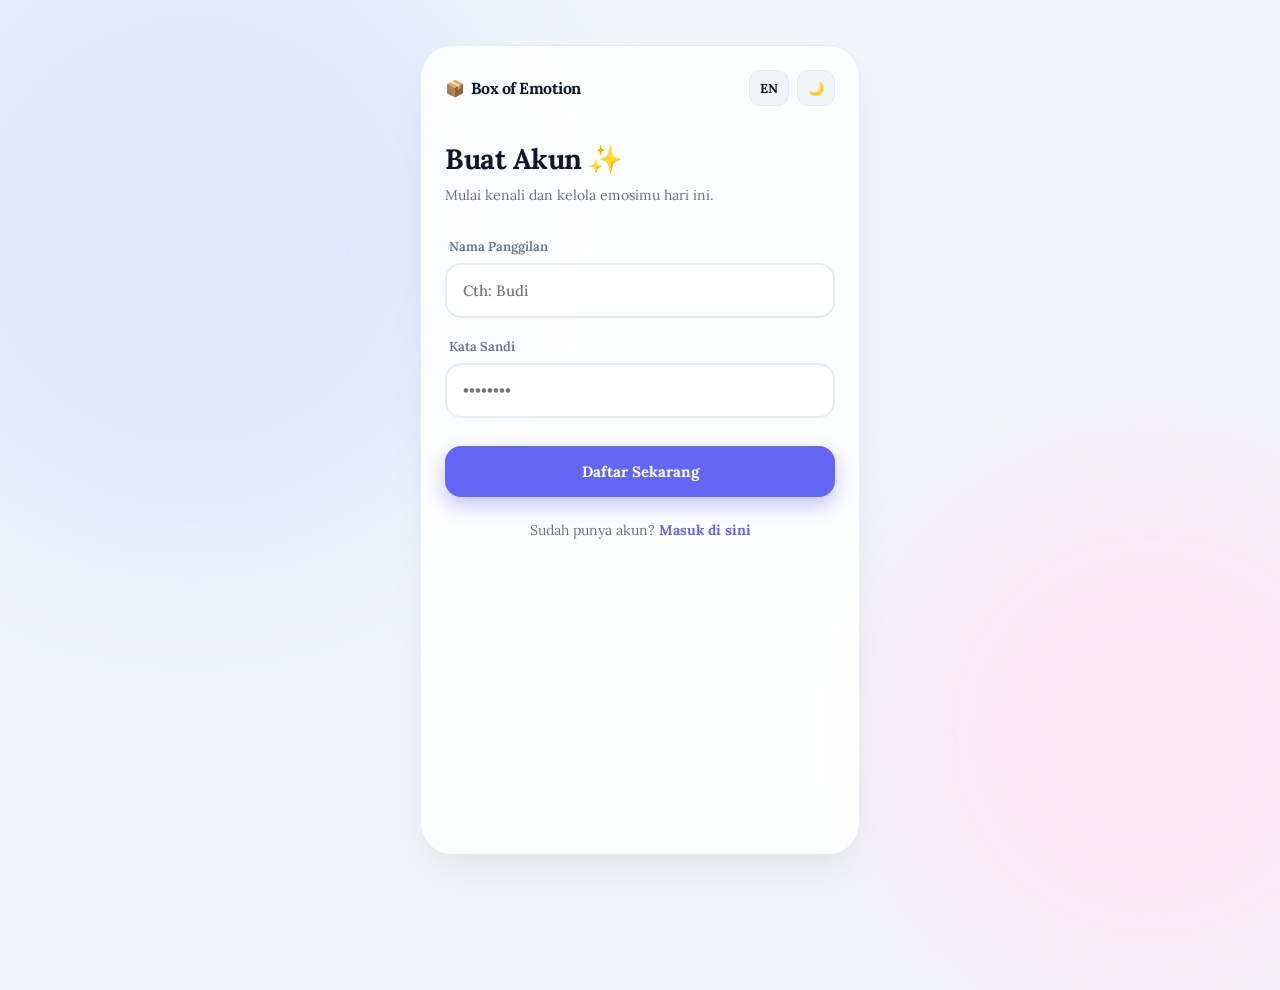
==== commit 36a1711e: "Add files via upload" ====
--- a/index.html
+++ b/index.html
@@ -1,19 +1,13 @@
 <!DOCTYPE html>
 <html lang="id" id="htmlRoot">
-    <meta name="viewport" content="width=device-width, initial-scale=1.0">
 <head>
-
-    <style>
-    html {
-        scroll-behavior: smooth;
-    }
-</style>
-
     <meta charset="UTF-8">
     <meta name="viewport" content="width=device-width, initial-scale=1.0">
     <title>Box of Emotion</title>
-    <link href="https://fonts.googleapis.com/css2?family=Plus+Jakarta+Sans:wght@400;500;600;700;800&display=swap" rel="stylesheet">
+    <link href="https://fonts.googleapis.com/css2?family=Lora:wght@400;500;600;700;800&display=swap" rel="stylesheet">
     <style>
+        html { scroll-behavior: smooth; }
+
         /* === COLOR PALETTE & VARIABLES === */
         :root {
             --bg-app: #f1f5f9;
@@ -37,6 +31,21 @@
             --shadow-md: 0 10px 25px -5px rgba(0,0,0,0.05);
             --shadow-lg: 0 20px 40px -10px rgba(0,0,0,0.08);
             --shadow-up: 0 -10px 25px -5px rgba(0,0,0,0.05);
+
+            /* === EMOTION CATEGORY COLORS ===
+               Each spectrum gets its own accent, echoing the way the physical
+               Box of Emotions gives every category its own colour pattern. */
+            --c-zen: #0891b2;
+            --c-bliss: #f59e0b;
+            --c-enjoyment: #ec4899;
+            --c-possibility: #10b981;
+            --c-ego: #a855f7;
+            --c-heat: #ef4444;
+            --c-heartache: #3b82f6;
+            --c-angst: #7c3aed;
+            --c-loathing: #65a30d;
+            --c-bitterness: #b45309;
+            --c-emptiness: #64748b;
         }
 
         [data-theme="dark"] {
@@ -62,7 +71,7 @@
         }
 
         /* === GLOBAL RESET === */
-        * { box-sizing: border-box; margin: 0; padding: 0; font-family: 'Plus Jakarta Sans', sans-serif; -webkit-tap-highlight-color: transparent; }
+        * { box-sizing: border-box; margin: 0; padding: 0; font-family: 'Lora', serif; -webkit-tap-highlight-color: transparent; }
         body {
             background-color: var(--bg-app); color: var(--text-main);
             min-height: 100vh; display: flex; justify-content: center; align-items: center;
@@ -165,6 +174,33 @@
         .card-info { display: flex; flex-direction: column; align-items: center; width: 100%; }
         .card-title { font-size: 14px; font-weight: 700; color: var(--text-main); margin-bottom: 4px; }
         .card-desc { font-size: 11px; color: var(--text-sub); font-weight: 500; }
+
+        /* === CURHAT / AI ANALYSIS CARD === */
+        .curhat-card {
+            background: linear-gradient(135deg, var(--primary) 0%, #a855f7 100%);
+            border-radius: 20px; padding: 20px; margin-bottom: 24px; color: #fff;
+            box-shadow: var(--shadow-md); animation: slideUpFade 0.5s forwards;
+        }
+        .curhat-title { font-size: 16px; font-weight: 800; margin-bottom: 4px; }
+        .curhat-sub { font-size: 12px; opacity: 0.9; margin-bottom: 12px; line-height: 1.4; }
+        .curhat-textarea {
+            width: 100%; border: none; border-radius: 14px; padding: 12px 14px;
+            font-size: 14px; color: var(--text-main); background: rgba(255,255,255,0.95);
+            resize: none; outline: none; font-family: inherit;
+        }
+        .curhat-card .btn-primary { background: #0f172a; box-shadow: none; }
+        .curhat-card .btn-primary:hover { background: #1e293b; }
+        .curhat-result {
+            margin-top: 14px; background: rgba(255,255,255,0.15); border-radius: 14px;
+            padding: 12px 14px; font-size: 13px; line-height: 1.5; display: flex;
+            flex-direction: column; gap: 8px; animation: zoomIn 0.3s forwards;
+        }
+        .curhat-result.error { background: rgba(239,68,68,0.25); }
+        .curhat-result-btn {
+            align-self: flex-start; background: #fff; color: var(--primary); border: none;
+            font-weight: 700; font-size: 12px; padding: 8px 14px; border-radius: 10px;
+            cursor: pointer; margin-top: 2px;
+        }
 
         /* Reflection Card */
         .reflection-card { background: var(--surface-solid); border: 2px solid var(--primary); border-radius: 24px; padding: 28px 20px; box-shadow: var(--shadow-md); margin-bottom: 24px; animation: zoomIn 0.4s forwards; }
@@ -319,6 +355,16 @@
                         </div>
                         <button class="btn-logout" id="btnLogout" onclick="logout()">Keluar</button>
                     </div>
+
+                    <!-- CURHAT / AI ANALYSIS CARD (terhubung ke backend Flask app.py) -->
+                    <div class="curhat-card" id="curhatCard">
+                        <div class="curhat-title" id="curhatTitle">✍️ Curhat Dulu, Yuk</div>
+                        <p class="curhat-sub" id="curhatSub">Tulis apa yang kamu rasakan, biar sistem coba menebak emosinya.</p>
+                        <textarea class="curhat-textarea" id="curhatInput" placeholder="Cth: aku lagi bete banget sama kerjaan..." rows="3"></textarea>
+                        <button class="btn-primary" id="curhatBtn" style="margin-top: 10px;" onclick="analyzeCurhat()">Analisa Perasaanku</button>
+                        <div class="curhat-result hidden" id="curhatResult"></div>
+                    </div>
+
                     <h1 class="page-title" id="dashTitle" style="font-size: 24px;">Bagaimana perasaanmu?</h1>
                     <p class="page-subtitle" id="dashSubtitle">Pilih spektrum emosi di bawah ini.</p>
                     <div class="emotions-grid" id="mainGrid"></div>
@@ -331,7 +377,7 @@
                     </div>
                     <div id="subGrid" class="emotions-grid list-view hidden"></div>
                     <div id="reflectionDetail" class="hidden">
-                        <div class="reflection-card">
+                        <div class="reflection-card" id="reflectionCardBox">
                             <div class="refl-header">
                                 <div class="refl-emoji" id="resEmoji">✨</div>
                                 <div class="refl-title" id="resName">Nama Emosi</div>
@@ -441,7 +487,12 @@
                 libTitle: "Pustaka Emosi 📚", libSub: "Kumpulan lengkap esai mendalam seluruh kategori spektrum emosi.",
                 notesTitle: "Catatan Saya 📝", notesSub: "Tuliskan pikiran dan perasaanmu di sini.",
                 emptyNote: "Belum ada catatan.", createNoteTitle: "Tulis Catatan ✍️",
-                noteHolder: "Tulis sesuatu...", btnCancel: "Batal", btnSave: "Simpan"
+                noteHolder: "Tulis sesuatu...", btnCancel: "Batal", btnSave: "Simpan",
+                curhatTitle: "✍️ Curhat Dulu, Yuk", curhatSub: "Tulis apa yang kamu rasakan, biar sistem coba menebak emosinya.",
+                curhatPlaceholder: "Cth: aku lagi bete banget sama kerjaan...", curhatBtn: "Analisa Perasaanku",
+                curhatEmpty: "Tulis dulu ceritanya ya!", curhatSeeDetail: "Lihat Detail Emosi Ini →",
+                curhatOffline: "Server analisis (app.py) belum jalan. Coba jalankan 'python app.py' di komputer kamu dulu ya.",
+                curhatResultLabel: "Hasil deteksi:"
             },
             en: {
                 brand: "Emotion Box", langBtn: "中文",
@@ -460,7 +511,12 @@
                 notesTitle: "My Notes 📝", notesSub: "Write down your thoughts and feelings here.",
                 libTitle: "Emotion Library 📚", libSub: "Comprehensive collection of deep essays across all emotion spectrums.",
                 emptyNote: "No notes yet.", createNoteTitle: "Write Note ✍️",
-                noteHolder: "Write something...", btnCancel: "Cancel", btnSave: "Save"
+                noteHolder: "Write something...", btnCancel: "Cancel", btnSave: "Save",
+                curhatTitle: "✍️ Tell Me What's Up", curhatSub: "Write what you're feeling and let the system guess the emotion.",
+                curhatPlaceholder: "e.g. I'm so annoyed at work right now...", curhatBtn: "Analyze My Feeling",
+                curhatEmpty: "Write something first!", curhatSeeDetail: "See This Emotion's Detail →",
+                curhatOffline: "The analysis server (app.py) isn't running. Try running 'python app.py' on your computer first.",
+                curhatResultLabel: "Detected result:"
             },
             zh: {
                 brand: "情绪魔方", langBtn: "ID",
@@ -479,12 +535,18 @@
                 libTitle: "情绪文库 📚", libSub: "收录了所有情绪光谱的深度散文与解析合集。",
                 notesTitle: "我的笔记 📝", notesSub: "在这里写下你的想法和感受。",
                 emptyNote: "暂无笔记。", createNoteTitle: "写笔记 ✍️",
-                noteHolder: "写点什么...", btnCancel: "取消", btnSave: "保存"
+                noteHolder: "写点什么...", btnCancel: "取消", btnSave: "保存",
+                curhatTitle: "✍️ 先说说心事吧", curhatSub: "写下你的感受，让系统猜猜你的情绪。",
+                curhatPlaceholder: "例如：我现在对工作感到很烦躁...", curhatBtn: "分析我的情绪",
+                curhatEmpty: "请先写点内容！", curhatSeeDetail: "查看此情绪详情 →",
+                curhatOffline: "分析服务器（app.py）尚未运行。请先在你的电脑上运行 'python app.py'。",
+                curhatResultLabel: "检测结果："
             }
         };
         const emotionDB = {
             zen: {
                 icon: "🧘",
+                color: "#0891b2",
                 title: { id: "Zen (Ketenangan & Kedamaian)", en: "Zen (Serenity & Peace)", zh: "禅意（宁静与平和）" },
                 subs: {
                     id: [
@@ -512,6 +574,7 @@
             },
             bliss: {
                 icon: "🌟",
+                color: "#f59e0b",
                 title: { id: "Bliss (Puncak Kebahagiaan)", en: "Bliss (Peak Happiness)", zh: "极乐（幸福巅峰）" },
                 subs: {
                     id: [
@@ -545,6 +608,7 @@
             },
             enjoyment: {
                 icon: "🎈",
+                color: "#ec4899",
                 title: { id: "Enjoyment (Kenikmatan & Kesenangan)", en: "Enjoyment (Pleasure & Fun)", zh: "愉悦（享受与乐趣）" },
                 subs: {
                     id: [
@@ -575,6 +639,7 @@
             },
             possibility: {
                 icon: "🌱",
+                color: "#10b981",
                 title: { id: "Possibility (Harapan & Peluang)", en: "Possibility (Hope & Opportunity)", zh: "可能性（希望与机遇）" },
                 subs: {
                     id: [
@@ -599,6 +664,7 @@
             },
             ego: {
                 icon: "👑",
+                color: "#a855f7",
                 title: { id: "Ego (Kebanggaan & Citra Diri)", en: "Ego (Pride & Self-Image)", zh: "自我（自豪与形象）" },
                 subs: {
                     id: [
@@ -626,6 +692,7 @@
             },
             heat: {
                 icon: "🔥",
+                color: "#ef4444",
                 title: { id: "Heat (Kemarahan & Gairah)", en: "Heat (Anger & Passion)", zh: "炽热（愤怒与激情）" },
                 subs: {
                     id: [
@@ -656,6 +723,7 @@
             },
             heartache: {
                 icon: "🌧️",
+                color: "#3b82f6",
                 title: { id: "Heartache (Kesedihan & Sakit Hati)", en: "Heartache (Sorrow & Pain)", zh: "心碎（悲伤与痛苦）" },
                 subs: {
                     id: [
@@ -680,6 +748,7 @@
             },
             angst: {
                 icon: "🌪️",
+                color: "#7c3aed",
                 title: { id: "Angst (Kecemasan & Ketakutan)", en: "Angst (Anxiety & Fear)", zh: "焦虑（恐慌与惊恐）" },
                 subs: {
                     id: [
@@ -713,6 +782,7 @@
             },
             loathing: {
                 icon: "🤢",
+                color: "#65a30d",
                 title: { id: "Loathing (Kebencian & Penolakan)", en: "Loathing (Disgust & Aversion)", zh: "厌恶（憎恨与排斥）" },
                 subs: {
                     id: [
@@ -743,6 +813,7 @@
             },
             bitterness: {
                 icon: "🍋",
+                color: "#b45309",
                 title: { id: "Bitterness (Kepahitan & Kekecewaan)", en: "Bitterness (Resentment & Regret)", zh: "苦涩（怨恨与遗憾）" },
                 subs: {
                     id: [
@@ -773,6 +844,7 @@
             },
             emptiness: {
                 icon: "🕳️",
+                color: "#64748b",
                 title: { id: "Emptiness (Kekosongan & Keterasingan)", en: "Emptiness (Void & Alienation)", zh: "空虚（孤独与冷漠）" },
                 subs: {
                     id: [
@@ -862,6 +934,12 @@
             document.getElementById("noteInput").placeholder = t.noteHolder;
             document.getElementById("btnCancelNote").innerText = t.btnCancel;
             document.getElementById("btnSaveNote").innerText = t.btnSave;
+
+            // Curhat / Analysis Text
+            document.getElementById("curhatTitle").innerText = t.curhatTitle;
+            document.getElementById("curhatSub").innerText = t.curhatSub;
+            document.getElementById("curhatInput").placeholder = t.curhatPlaceholder;
+            document.getElementById("curhatBtn").innerText = t.curhatBtn;
             
             if (!document.getElementById("authSection").classList.contains("hidden")) setupAuthMode();
             if (currentUser) {
@@ -973,8 +1051,8 @@
                 const count = data.subs[currentLang].length;
                 let catName = currentLang === 'zh' ? data.title[currentLang] : data.title[currentLang].split(' (')[0];
                 grid.innerHTML += `
-                    <div class="card" style="animation-delay: ${delay}s" onclick="openCategory('${key}')">
-                        <div class="card-emoji">${data.icon}</div>
+                    <div class="card" style="animation-delay: ${delay}s; border-top: 3px solid ${data.color};" onclick="openCategory('${key}')">
+                        <div class="card-emoji" style="background:${data.color}22; color:${data.color};">${data.icon}</div>
                         <div class="card-info"><div class="card-title">${catName}</div><div class="card-desc">${count} ${t.variations}</div></div>
                     </div>`;
                 delay += 0.05;
@@ -996,8 +1074,8 @@
 
             data.subs[currentLang].forEach((item, idx) => {
                 grid.innerHTML += `
-                    <div class="card span-2" style="animation-delay: ${idx * 0.05}s; margin-bottom:12px;" onclick="openDetail(${idx})">
-                        <div class="card-emoji" style="font-size:32px;">${item.emoji}</div>
+                    <div class="card span-2" style="animation-delay: ${idx * 0.05}s; margin-bottom:12px; border-left: 4px solid ${data.color};" onclick="openDetail(${idx})">
+                        <div class="card-emoji" style="font-size:32px; background:${data.color}22; color:${data.color};">${item.emoji}</div>
                         <div class="card-info"><div class="card-title" style="font-size:16px;">${item.name}</div><div class="card-desc">${t.clickRefl}</div></div>
                     </div>`;
             });
@@ -1007,11 +1085,19 @@
         function openDetail(subIdx) {
             currentEmotionView = 'detail';
             const data = emotionDB[activeCategory].subs[currentLang][subIdx];
-            document.getElementById("resEmoji").innerText = data.emoji;
+            const catColor = emotionDB[activeCategory].color;
+
+            const emojiEl = document.getElementById("resEmoji");
+            emojiEl.innerText = data.emoji;
+            emojiEl.style.background = catColor + "22";
+            emojiEl.style.color = catColor;
+
             document.getElementById("resName").innerText = data.name;
             document.getElementById("resReflection").innerText = data.reflection;
             document.getElementById("resAdvice").innerText = data.advice;
             document.getElementById("resSeeAlso").innerText = "See also: " + data.seeAlso;
+            document.getElementById("resSeeAlso").style.color = catColor;
+            document.getElementById("reflectionCardBox").style.borderColor = catColor;
 
             document.getElementById("subGrid").classList.add("hidden");
             document.getElementById("reflectionDetail").classList.remove("hidden");
@@ -1021,6 +1107,58 @@
         function goBackEmotions() {
             if (currentEmotionView === 'detail') openCategory(activeCategory);
             else if (currentEmotionView === 'subs') renderCategories();
+        }
+
+        // --- Curhat / AI Analysis Logic (connects to app.py Flask backend) ---
+        // Ganti IP/port ini kalau backend kamu jalan di alamat lain.
+        const BACKEND_URL = "http://127.0.0.1:5000";
+
+        // Peta dari kategori yang dikembalikan app.py (huruf besar di depan)
+        // ke key emotionDB (huruf kecil semua). "Enjoyment" adalah default
+        // fallback dari backend kalau tidak ada kata kunci yang cocok.
+        const BACKEND_CATEGORY_MAP = {
+            Heat: "heat", Bliss: "bliss", Heartache: "heartache",
+            Zen: "zen", Possibility: "possibility", Ego: "ego", Enjoyment: "enjoyment"
+        };
+
+        async function analyzeCurhat() {
+            const t = uiText[currentLang];
+            const input = document.getElementById("curhatInput");
+            const text = input.value.trim();
+            const resultBox = document.getElementById("curhatResult");
+
+            if (!text) { showToast(t.curhatEmpty, "error"); return; }
+
+            const btn = document.getElementById("curhatBtn");
+            const originalLabel = btn.innerText;
+            btn.innerText = "..."; btn.disabled = true;
+
+            try {
+                const res = await fetch(`${BACKEND_URL}/api/analyze`, {
+                    method: "POST",
+                    headers: { "Content-Type": "application/json" },
+                    body: JSON.stringify({ text })
+                });
+                if (!res.ok) throw new Error("Server error");
+                const data = await res.json();
+
+                const catKey = BACKEND_CATEGORY_MAP[data.detected_emotion] || "enjoyment";
+                const catData = emotionDB[catKey];
+                const catTitle = currentLang === 'zh' ? catData.title[currentLang] : catData.title[currentLang].split(' (')[0];
+
+                resultBox.classList.remove("hidden", "error");
+                resultBox.innerHTML = `
+                    <div><strong>${t.curhatResultLabel}</strong> ${catData.icon} ${catTitle}</div>
+                    <div style="opacity:0.9;">${escapeHTML(data.message)}</div>
+                    <button class="curhat-result-btn" onclick="openCategory('${catKey}')">${t.curhatSeeDetail}</button>
+                `;
+            } catch (err) {
+                resultBox.classList.remove("hidden");
+                resultBox.classList.add("error");
+                resultBox.innerHTML = `<div>${t.curhatOffline}</div>`;
+            } finally {
+                btn.innerText = originalLabel; btn.disabled = false;
+            }
         }
 
         // --- Library Logic ---
@@ -1042,8 +1180,8 @@
                 });
 
                 container.innerHTML += `
-                    <div class="lib-category-card">
-                        <div class="lib-cat-title">${catData.icon} ${catTitle}</div>
+                    <div class="lib-category-card" style="border-left: 4px solid ${catData.color};">
+                        <div class="lib-cat-title" style="color:${catData.color};">${catData.icon} ${catTitle}</div>
                         ${itemsHTML}
                     </div>`;
             }
@@ -1134,4 +1272,4 @@
         });
     </script>
 </body>
-</html>+</html>
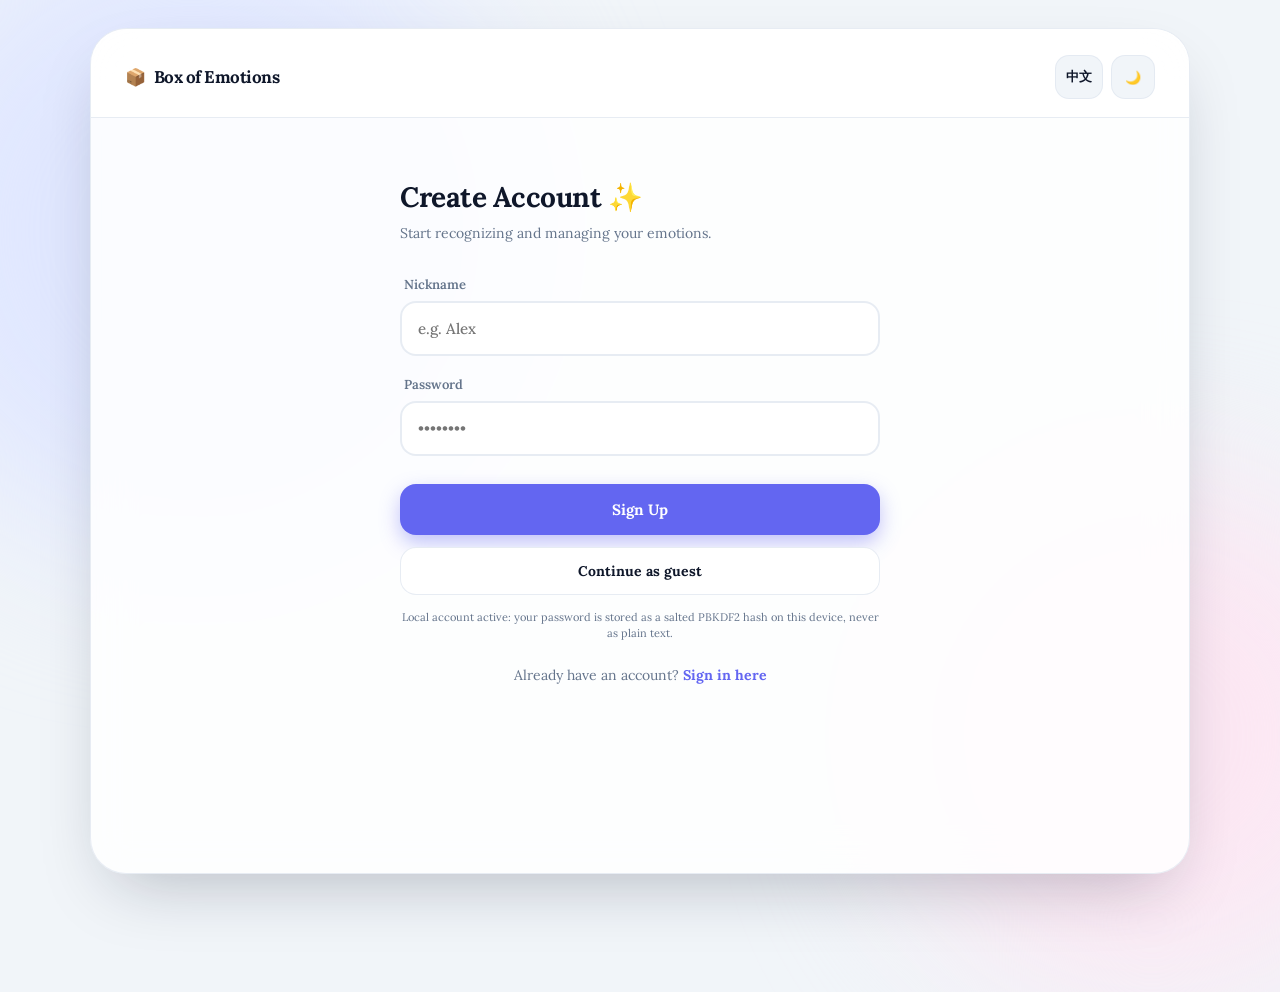
==== commit 91bfb5df: "Add files via upload" ====
--- a/index.html
+++ b/index.html
@@ -1,307 +1,17 @@
 <!DOCTYPE html>
-<html lang="id" id="htmlRoot">
+<html lang="en" id="htmlRoot">
 <head>
     <meta charset="UTF-8">
     <meta name="viewport" content="width=device-width, initial-scale=1.0">
-    <title>Box of Emotion</title>
-    <link href="https://fonts.googleapis.com/css2?family=Lora:wght@400;500;600;700;800&display=swap" rel="stylesheet">
-    <style>
-        html { scroll-behavior: smooth; }
-
-        /* === COLOR PALETTE & VARIABLES === */
-        :root {
-            --bg-app: #f1f5f9;
-            --bg-shape1: #e0e7ff;
-            --bg-shape2: #fce7f3;
-            --surface: rgba(255, 255, 255, 0.85);
-            --surface-solid: #ffffff;
-            --text-main: #0f172a;
-            --text-sub: #64748b;
-            --border: rgba(226, 232, 240, 0.8);
-            --primary: #6366f1;
-            --primary-hover: #4f46e5;
-            --primary-glow: rgba(99, 102, 241, 0.4);
-            --card-hover: rgba(248, 250, 252, 0.9);
-            --btn-alt: #f1f5f9;
-            --btn-alt-text: #475569;
-            --danger: #ef4444;
-            --danger-bg: #fef2f2;
-            --success: #10b981;
-            --shadow-sm: 0 2px 4px rgba(0,0,0,0.02);
-            --shadow-md: 0 10px 25px -5px rgba(0,0,0,0.05);
-            --shadow-lg: 0 20px 40px -10px rgba(0,0,0,0.08);
-            --shadow-up: 0 -10px 25px -5px rgba(0,0,0,0.05);
-
-            /* === EMOTION CATEGORY COLORS ===
-               Each spectrum gets its own accent, echoing the way the physical
-               Box of Emotions gives every category its own colour pattern. */
-            --c-zen: #0891b2;
-            --c-bliss: #f59e0b;
-            --c-enjoyment: #ec4899;
-            --c-possibility: #10b981;
-            --c-ego: #a855f7;
-            --c-heat: #ef4444;
-            --c-heartache: #3b82f6;
-            --c-angst: #7c3aed;
-            --c-loathing: #65a30d;
-            --c-bitterness: #b45309;
-            --c-emptiness: #64748b;
-        }
-
-        [data-theme="dark"] {
-            --bg-app: #020617;
-            --bg-shape1: #1e1b4b;
-            --bg-shape2: #2e1065;
-            --surface: rgba(15, 23, 42, 0.75);
-            --surface-solid: #0f172a;
-            --text-main: #f8fafc;
-            --text-sub: #94a3b8;
-            --border: rgba(30, 41, 59, 0.8);
-            --primary: #818cf8;
-            --primary-hover: #6366f1;
-            --primary-glow: rgba(129, 140, 248, 0.25);
-            --card-hover: rgba(30, 41, 59, 0.9);
-            --btn-alt: #1e293b;
-            --btn-alt-text: #cbd5e1;
-            --danger: #f87171;
-            --danger-bg: rgba(239, 68, 68, 0.1);
-            --shadow-md: 0 10px 25px -5px rgba(0,0,0,0.3);
-            --shadow-lg: 0 20px 40px -10px rgba(0,0,0,0.5);
-            --shadow-up: 0 -10px 25px -5px rgba(0,0,0,0.3);
-        }
-
-        /* === GLOBAL RESET === */
-        * { box-sizing: border-box; margin: 0; padding: 0; font-family: 'Lora', serif; -webkit-tap-highlight-color: transparent; }
-        body {
-            background-color: var(--bg-app); color: var(--text-main);
-            min-height: 100vh; display: flex; justify-content: center; align-items: center;
-            padding: 20px; overflow: hidden; position: relative;
-            transition: background-color 0.5s ease, color 0.5s ease;
-        }
-
-        /* Background Decor */
-        .bg-shape { position: absolute; border-radius: 50%; filter: blur(80px); z-index: -1; transition: background 0.8s ease; }
-        .shape-1 { top: -10%; left: -10%; width: 50vw; height: 50vw; background: var(--bg-shape1); }
-        .shape-2 { bottom: -10%; right: -10%; width: 40vw; height: 40vw; background: var(--bg-shape2); }
-
-        /* === MAIN CONTAINER === */
-        .app-container {
-            width: 100%; max-width: 440px; height: 90vh; max-height: 850px;
-            background: var(--surface); backdrop-filter: blur(20px); -webkit-backdrop-filter: blur(20px);
-            border: 1px solid var(--border); border-radius: 32px; box-shadow: var(--shadow-lg);
-            display: flex; flex-direction: column; position: relative; overflow: hidden;
-            transition: background 0.5s ease, border-color 0.5s ease;
-        }
-
-        .hidden { display: none !important; }
-
-        /* === HEADER === */
-        .header-bar { padding: 24px 24px 16px; display: flex; justify-content: space-between; align-items: center; z-index: 10; border-bottom: 1px solid transparent; }
-        .header-bar.active-border { border-bottom-color: var(--border); }
-        .brand { font-size: 16px; font-weight: 800; color: var(--text-main); letter-spacing: -0.5px; display: flex; align-items: center; gap: 6px; }
-        .controls { display: flex; gap: 8px; }
-        .btn-icon {
-            background: var(--btn-alt); color: var(--text-main); border: 1px solid var(--border);
-            height: 36px; padding: 0 10px; border-radius: 12px; display: flex; justify-content: center; align-items: center;
-            font-size: 13px; font-weight: 700; cursor: pointer; transition: all 0.2s;
-        }
-        .btn-icon:hover { transform: translateY(-2px); box-shadow: var(--shadow-sm); }
-        .btn-icon:active { transform: translateY(0) scale(0.95); }
-
-        /* === SCROLLABLE CONTENT === */
-        .content-area { flex: 1; overflow-y: auto; padding: 0 24px 24px; display: flex; flex-direction: column; scroll-behavior: smooth; position: relative; }
-        .content-area::-webkit-scrollbar { width: 4px; display: none; }
-        
-        .page-title { font-size: 28px; font-weight: 800; line-height: 1.2; margin-bottom: 8px; letter-spacing: -0.5px; }
-        .page-subtitle { font-size: 14px; color: var(--text-sub); line-height: 1.5; margin-bottom: 32px; }
-
-        /* === FORM (AUTH) === */
-        .form-group { margin-bottom: 20px; position: relative; }
-        .form-group label { display: block; font-size: 13px; font-weight: 600; color: var(--text-sub); margin-bottom: 8px; margin-left: 4px; }
-        .form-control {
-            width: 100%; padding: 16px; border: 2px solid var(--border); border-radius: 16px;
-            font-size: 15px; font-weight: 500; background: var(--surface-solid); color: var(--text-main);
-            transition: all 0.3s ease; outline: none;
-        }
-        .form-control:focus { border-color: var(--primary); box-shadow: 0 0 0 4px var(--primary-glow); }
-        
-        .btn-primary {
-            background: var(--primary); color: #fff; border: none; width: 100%; padding: 16px;
-            border-radius: 16px; font-size: 15px; font-weight: 700; cursor: pointer;
-            transition: all 0.3s cubic-bezier(0.4, 0, 0.2, 1); margin-top: 8px; box-shadow: 0 8px 20px var(--primary-glow);
-        }
-        .btn-primary:hover { background: var(--primary-hover); transform: translateY(-3px); box-shadow: 0 12px 25px var(--primary-glow); }
-        .btn-primary:active { transform: translateY(0) scale(0.98); }
-
-        .auth-switch { text-align: center; margin-top: 24px; font-size: 14px; color: var(--text-sub); }
-        .auth-switch span { color: var(--primary); font-weight: 700; cursor: pointer; transition: color 0.2s; }
-        .auth-switch span:hover { text-decoration: underline; }
-
-        /* === TOAST === */
-        .toast {
-            position: absolute; top: 20px; left: 50%; transform: translateX(-50%) translateY(-150%);
-            padding: 12px 24px; border-radius: 100px; font-size: 13px; font-weight: 600;
-            z-index: 999; transition: transform 0.4s cubic-bezier(0.34, 1.56, 0.64, 1); opacity: 0; box-shadow: var(--shadow-md);
-            white-space: nowrap;
-        }
-        .toast.show { transform: translateX(-50%) translateY(0); opacity: 1; }
-        .toast.error { background: var(--danger); color: white; }
-        .toast.success { background: var(--success); color: white; }
-
-        /* === DASHBOARD === */
-        .user-greeting { display: flex; justify-content: space-between; align-items: center; margin-bottom: 24px; padding-bottom: 20px; border-bottom: 1px dashed var(--border); }
-        .greeting-text p { font-size: 13px; color: var(--text-sub); }
-        .greeting-text h2 { font-size: 18px; font-weight: 700; color: var(--text-main); }
-        .btn-logout { background: var(--danger-bg); color: var(--danger); padding: 8px 16px; border-radius: 12px; font-size: 12px; font-weight: 700; border: none; cursor: pointer; transition: transform 0.2s; }
-        .btn-logout:hover { transform: scale(1.05); }
-
-        /* Grid System */
-        .emotions-grid { display: grid; grid-template-columns: repeat(2, 1fr); gap: 12px; padding-bottom: 20px; }
-        .card {
-            background: var(--surface-solid); border: 1px solid var(--border); border-radius: 20px;
-            padding: 20px 16px; cursor: pointer; text-align: center;
-            transition: all 0.3s cubic-bezier(0.4, 0, 0.2, 1); box-shadow: var(--shadow-sm);
-            display: flex; flex-direction: column; align-items: center; justify-content: center; gap: 10px;
-            animation: slideUpFade 0.5s forwards;
-        }
-        .card:hover { border-color: var(--primary); background: var(--card-hover); transform: translateY(-5px); box-shadow: var(--shadow-md); }
-        .card:active { transform: translateY(0) scale(0.95); }
-        .card.span-2 { grid-column: span 2; flex-direction: row; text-align: left; padding: 24px; }
-        .card.span-2 .card-info { align-items: flex-start; }
-        
-        .card-emoji { width: 48px; height: 48px; background: var(--bg-app); border-radius: 16px; display: flex; justify-content: center; align-items: center; font-size: 24px; transition: transform 0.3s; flex-shrink: 0; }
-        .card:hover .card-emoji { transform: scale(1.1) rotate(5deg); }
-        .card-info { display: flex; flex-direction: column; align-items: center; width: 100%; }
-        .card-title { font-size: 14px; font-weight: 700; color: var(--text-main); margin-bottom: 4px; }
-        .card-desc { font-size: 11px; color: var(--text-sub); font-weight: 500; }
-
-        /* === CURHAT / AI ANALYSIS CARD === */
-        .curhat-card {
-            background: linear-gradient(135deg, var(--primary) 0%, #a855f7 100%);
-            border-radius: 20px; padding: 20px; margin-bottom: 24px; color: #fff;
-            box-shadow: var(--shadow-md); animation: slideUpFade 0.5s forwards;
-        }
-        .curhat-title { font-size: 16px; font-weight: 800; margin-bottom: 4px; }
-        .curhat-sub { font-size: 12px; opacity: 0.9; margin-bottom: 12px; line-height: 1.4; }
-        .curhat-textarea {
-            width: 100%; border: none; border-radius: 14px; padding: 12px 14px;
-            font-size: 14px; color: var(--text-main); background: rgba(255,255,255,0.95);
-            resize: none; outline: none; font-family: inherit;
-        }
-        .curhat-card .btn-primary { background: #0f172a; box-shadow: none; }
-        .curhat-card .btn-primary:hover { background: #1e293b; }
-        .curhat-result {
-            margin-top: 14px; background: rgba(255,255,255,0.15); border-radius: 14px;
-            padding: 12px 14px; font-size: 13px; line-height: 1.5; display: flex;
-            flex-direction: column; gap: 8px; animation: zoomIn 0.3s forwards;
-        }
-        .curhat-result.error { background: rgba(239,68,68,0.25); }
-        .curhat-result-btn {
-            align-self: flex-start; background: #fff; color: var(--primary); border: none;
-            font-weight: 700; font-size: 12px; padding: 8px 14px; border-radius: 10px;
-            cursor: pointer; margin-top: 2px;
-        }
-
-        /* Reflection Card */
-        .reflection-card { background: var(--surface-solid); border: 2px solid var(--primary); border-radius: 24px; padding: 28px 20px; box-shadow: var(--shadow-md); margin-bottom: 24px; animation: zoomIn 0.4s forwards; }
-        .refl-header { display: flex; flex-direction: column; align-items: center; text-align: center; margin-bottom: 20px; }
-        .refl-emoji { font-size: 48px; margin-bottom: 8px; }
-        .refl-title { font-size: 20px; font-weight: 800; color: var(--text-main); }
-        .refl-body { background: var(--bg-app); border-radius: 16px; padding: 16px; }
-        .refl-section { margin-bottom: 14px; }
-        .refl-section:last-child { margin-bottom: 0; }
-        .refl-label { font-size: 11px; font-weight: 800; color: var(--primary); text-transform: uppercase; margin-bottom: 6px; display: flex; align-items: center; gap: 6px; }
-        .refl-text { font-size: 13px; color: var(--text-main); line-height: 1.6; font-weight: 500; text-align: justify; }
-
-        /* === NOTES FEATURE === */
-        .notes-list { display: flex; flex-direction: column; gap: 12px; padding-bottom: 80px; }
-        .empty-state { text-align: center; padding: 40px 20px; color: var(--text-sub); }
-        .empty-icon { font-size: 48px; margin-bottom: 16px; opacity: 0.5; }
-        
-        .note-item {
-            background: var(--surface-solid); border: 1px solid var(--border); border-radius: 20px;
-            padding: 20px; box-shadow: var(--shadow-sm); animation: slideUpFade 0.4s forwards;
-            position: relative; overflow: hidden;
-        }
-        .note-header { display: flex; justify-content: space-between; align-items: flex-start; margin-bottom: 12px; }
-        .note-date { font-size: 12px; font-weight: 600; color: var(--primary); }
-        .btn-delete { background: none; border: none; color: var(--danger); font-size: 16px; cursor: pointer; padding: 4px; opacity: 0.5; transition: opacity 0.2s; }
-        .btn-delete:hover { opacity: 1; }
-        .note-content { font-size: 14px; color: var(--text-main); line-height: 1.6; white-space: pre-wrap; word-wrap: break-word; }
-
-        /* Floating Action Button (FAB) */
-        .fab {
-            position: absolute; bottom: 90px; right: 24px;
-            width: 56px; height: 56px; border-radius: 50%;
-            background: var(--primary); color: white; border: none;
-            font-size: 28px; display: flex; justify-content: center; align-items: center;
-            box-shadow: 0 10px 20px var(--primary-glow); cursor: pointer;
-            transition: all 0.3s cubic-bezier(0.4, 0, 0.2, 1); z-index: 50;
-        }
-        .fab:hover { transform: translateY(-5px) scale(1.05); box-shadow: 0 15px 25px var(--primary-glow); }
-        .fab:active { transform: translateY(0) scale(0.95); }
-
-        /* Note Input View */
-        .note-input-container { display: flex; flex-direction: column; height: 100%; animation: zoomIn 0.3s forwards; padding-bottom: 40px; }
-        .note-textarea {
-            flex: 1; width: 100%; background: var(--surface-solid); border: 2px solid var(--border);
-            border-radius: 20px; padding: 20px; font-size: 15px; color: var(--text-main);
-            resize: none; outline: none; margin-bottom: 16px; min-height: 200px;
-            transition: border-color 0.3s; line-height: 1.6;
-        }
-        .note-textarea:focus { border-color: var(--primary); }
-        .note-actions { display: flex; gap: 12px; }
-        .btn-cancel {
-            background: var(--bg-app); color: var(--text-main); border: 1px solid var(--border);
-            flex: 1; padding: 16px; border-radius: 16px; font-size: 15px; font-weight: 700; cursor: pointer;
-        }
-
-        /* === LIBRARY TAB === */
-        .library-list { display: flex; flex-direction: column; gap: 16px; padding-bottom: 80px; }
-        .lib-category-card {
-            background: var(--surface-solid); border: 1px solid var(--border); border-radius: 20px;
-            padding: 20px; box-shadow: var(--shadow-sm);
-        }
-        .lib-cat-title { font-size: 16px; font-weight: 800; color: var(--primary); margin-bottom: 12px; display: flex; align-items: center; gap: 8px; }
-        .lib-item { margin-bottom: 16px; padding-bottom: 16px; border-bottom: 1px solid var(--border); }
-        .lib-item:last-child { margin-bottom: 0; padding-bottom: 0; border-bottom: none; }
-        .lib-item-name { font-size: 14px; font-weight: 700; color: var(--text-main); margin-bottom: 4px; }
-        .lib-item-desc { font-size: 13px; color: var(--text-sub); line-height: 1.5; text-align: justify; margin-bottom: 6px; }
-        .lib-item-see { font-size: 11px; font-weight: 600; color: var(--primary); font-style: italic; }
-
-        /* === BOTTOM NAVIGATION === */
-        .bottom-nav {
-            position: absolute; bottom: 0; left: 0; width: 100%; height: 70px;
-            background: var(--surface); border-top: 1px solid var(--border);
-            backdrop-filter: blur(20px); -webkit-backdrop-filter: blur(20px);
-            display: flex; justify-content: space-around; align-items: center;
-            z-index: 100; transform: translateY(100%); transition: transform 0.4s ease;
-        }
-        .bottom-nav.show { transform: translateY(0); }
-        .nav-item {
-            display: flex; flex-direction: column; align-items: center; gap: 4px;
-            color: var(--text-sub); font-size: 11px; font-weight: 600; cursor: pointer;
-            padding: 8px 16px; transition: color 0.3s;
-        }
-        .nav-icon { font-size: 20px; transition: transform 0.3s cubic-bezier(0.34, 1.56, 0.64, 1); }
-        .nav-item.active { color: var(--primary); }
-        .nav-item.active .nav-icon { transform: translateY(-4px) scale(1.1); }
-
-        .btn-back-wrap { margin-top: 10px; margin-bottom: 20px; }
-        .btn-back {
-            background: var(--surface-solid); color: var(--text-main); border: 1px solid var(--border);
-            width: 100%; padding: 14px; border-radius: 16px; font-weight: 700; font-size: 14px;
-            cursor: pointer; box-shadow: var(--shadow-sm); transition: all 0.3s;
-            display: flex; justify-content: center; align-items: center; gap: 8px;
-        }
-        .btn-back:hover { background: var(--card-hover); transform: translateY(-3px); }
-
-        /* ANIMATIONS */
-        @keyframes slideUpFade { 0% { opacity: 0; transform: translateY(20px); } 100% { opacity: 1; transform: translateY(0); } }
-        @keyframes zoomIn { 0% { opacity: 0; transform: scale(0.95); } 100% { opacity: 1; transform: scale(1); } }
-        .list-view .card { flex-direction: row; text-align: left; padding: 16px; justify-content: flex-start; }
-        .list-view .card-info { align-items: flex-start; }
-    </style>
+    <title>Box of Emotions</title>
+    <meta name="description" content="Recognize, reflect on, and record 68 emotions in three languages.">
+    <meta name="theme-color" content="#6366f1">
+    <meta name="apple-mobile-web-app-capable" content="yes">
+    <meta name="apple-mobile-web-app-status-bar-style" content="default">
+    <link rel="manifest" href="./manifest.webmanifest">
+    <link rel="apple-touch-icon" href="./icons/icon-192.png">
+    <link href="https://fonts.googleapis.com/css2?family=Lora:wght@400;500;600;700;800&amp;display=swap" rel="stylesheet">
+    <link rel="stylesheet" href="styles.css">
 </head>
 <body>
 
@@ -311,16 +21,18 @@
     <div class="bg-shape shape-2"></div>
 
     <div class="app-container">
-        <div id="toast" class="toast">Message here</div>
+        <div id="toast" class="toast" role="status" aria-live="polite">Message here</div>
 
         <!-- HEADER -->
         <div class="header-bar" id="headerBar">
-            <div class="brand">📦 <span id="brandText">Box of Emotion</span></div>
+            <div class="brand">📦 <span id="brandText">Box of Emotions</span></div>
             <div class="controls">
-                <button class="btn-icon" id="langBtn" onclick="toggleLang()" title="Switch Language">EN</button>
+                <button class="btn-icon hidden" id="installBtn" type="button" onclick="installPWA()" title="Install app" aria-label="Install app">⬇︎</button>
+                <button class="btn-icon" id="langBtn" onclick="toggleLang()" title="Switch Language">中文</button>
                 <button class="btn-icon" id="themeBtn" onclick="toggleTheme()" title="Toggle Theme">🌙</button>
             </div>
         </div>
+        <div class="scroll-progress" aria-hidden="true"><span id="scrollProgressBar"></span></div>
 
         <!-- CONTENT AREA -->
         <div class="content-area" id="scrollArea">
@@ -328,25 +40,27 @@
             <!-- AUTH SECTION -->
             <div id="authSection">
                 <div style="margin-top: 20px;">
-                    <h1 class="page-title" id="authTitle">Buat Akun ✨</h1>
-                    <p class="page-subtitle" id="authSubtitle">Mulai kenali dan kelola emosimu hari ini.</p>
+                    <h1 class="page-title" id="authTitle">Create Account ✨</h1>
+                    <p class="page-subtitle" id="authSubtitle">Start recognizing and managing your emotions.</p>
                 </div>
                 <div class="form-group">
-                    <label id="lblUser">Nama Panggilan</label>
-                    <input type="text" id="username" class="form-control" placeholder="Cth: Budi">
+                    <label id="lblUser" for="username">Nickname</label>
+                    <input type="text" id="username" class="form-control" placeholder="e.g. Alex" autocomplete="username">
                 </div>
                 <div class="form-group">
-                    <label id="lblPass">Kata Sandi</label>
-                    <input type="password" id="password" class="form-control" placeholder="••••••••">
-                </div>
-                <button class="btn-primary" id="btnSubmit" onclick="handleAuth()">Daftar Sekarang</button>
+                    <label id="lblPass" for="password">Password</label>
+                    <input type="password" id="password" class="form-control" placeholder="••••••••" autocomplete="new-password" minlength="8" maxlength="128">
+                </div>
+                <button type="button" class="btn-primary" id="btnSubmit" onclick="handleAuth()">Sign Up</button>
+                <button type="button" class="btn-secondary" id="btnGuest" onclick="continueAsGuest()">Continue as guest</button>
+                <p class="privacy-note" id="authPrivacy">Your password is securely processed and is never stored as plain text.</p>
                 <div class="auth-switch" id="authSwitchText">
-                    Sudah punya akun? <span onclick="switchAuthMode()">Masuk di sini</span>
+                    Already have an account? <button type="button" class="btn-link" onclick="switchAuthMode()">Sign in here</button>
                 </div>
             </div>
 
             <!-- TAB: EMOTIONS (HOME) -->
-            <div id="tabEmotions" class="hidden" style="padding-bottom: 40px;">
+            <div id="tabEmotions" class="hidden">
                 <div id="homeView">
                     <div class="user-greeting">
                         <div class="greeting-text">
@@ -361,30 +75,64 @@
                         <div class="curhat-title" id="curhatTitle">✍️ Curhat Dulu, Yuk</div>
                         <p class="curhat-sub" id="curhatSub">Tulis apa yang kamu rasakan, biar sistem coba menebak emosinya.</p>
                         <textarea class="curhat-textarea" id="curhatInput" placeholder="Cth: aku lagi bete banget sama kerjaan..." rows="3"></textarea>
-                        <button class="btn-primary" id="curhatBtn" style="margin-top: 10px;" onclick="analyzeCurhat()">Analisa Perasaanku</button>
-                        <div class="curhat-result hidden" id="curhatResult"></div>
+                        <button type="button" class="btn-primary" id="curhatBtn" style="margin-top: 10px;" onclick="analyzeCurhat()">Analisa Perasaanku</button>
+                        <div class="curhat-result hidden" id="curhatResult" role="status" aria-live="polite"></div>
+                        <p class="curhat-safety" id="curhatSafety">Hasil ini untuk refleksi, bukan diagnosis medis.</p>
                     </div>
 
                     <h1 class="page-title" id="dashTitle" style="font-size: 24px;">Bagaimana perasaanmu?</h1>
                     <p class="page-subtitle" id="dashSubtitle">Pilih spektrum emosi di bawah ini.</p>
+                    <section class="wheel-card" aria-labelledby="wheelTitle">
+                        <div class="wheel-heading">
+                            <span class="wheel-heading-icon" aria-hidden="true">✦</span>
+                            <div>
+                                <h2 class="wheel-title" id="wheelTitle">Emotion Wheel</h2>
+                                <p class="wheel-subtitle" id="wheelSubtitle">Tekan simbol pada roda untuk menjelajahi spektrum emosi.</p>
+                            </div>
+                        </div>
+                        <div class="wheel-explorer">
+                            <div class="emotion-wheel" id="emotionWheel" role="group" aria-label="11 spektrum emosi"></div>
+                            <div class="wheel-legend" id="emotionWheelLegend" aria-label="Daftar spektrum emosi"></div>
+                        </div>
+                    </section>
+                    <div class="saved-panels" id="savedPanels"></div>
                     <div class="emotions-grid" id="mainGrid"></div>
                 </div>
 
                 <!-- Detail / Sub-category View -->
                 <div id="detailViewWrapper" class="hidden">
                     <div class="btn-back-wrap">
-                        <button class="btn-back" onclick="goBackEmotions()">← <span id="txtBack">Kembali</span></button>
-                    </div>
+                        <button type="button" class="btn-back" onclick="goBackEmotions()">← <span id="txtBack">Kembali</span></button>
+                    </div>
+                    <section class="spectrum-intro hidden" id="spectrumIntro" aria-labelledby="spectrumTitle">
+                        <div class="spectrum-heading">
+                            <div class="spectrum-icon" id="spectrumIcon" aria-hidden="true">✨</div>
+                            <div class="spectrum-heading-copy">
+                                <div class="spectrum-kicker" id="spectrumKicker">Tentang spektrum ini</div>
+                                <h1 class="spectrum-title" id="spectrumTitle">Nama Spektrum</h1>
+                                <div class="spectrum-translation" id="spectrumTitleTranslation">Arti spektrum</div>
+                            </div>
+                        </div>
+                        <p class="spectrum-description" id="spectrumDescription">Penjelasan spektrum emosi.</p>
+                        <div class="spectrum-meta">
+                            <span class="spectrum-count" id="spectrumCount">5 Variasi</span>
+                            <span class="spectrum-prompt" id="spectrumPrompt">Pilih yang paling mewakili kondisimu</span>
+                        </div>
+                        <p class="spectrum-note"><span class="spectrum-note-icon" aria-hidden="true">i</span><span id="spectrumNote">Spektrum adalah kelompok pengalaman emosi, bukan satu emosi tunggal.</span></p>
+                    </section>
                     <div id="subGrid" class="emotions-grid list-view hidden"></div>
                     <div id="reflectionDetail" class="hidden">
                         <div class="reflection-card" id="reflectionCardBox">
                             <div class="refl-header">
                                 <div class="refl-emoji" id="resEmoji">✨</div>
                                 <div class="refl-title" id="resName">Nama Emosi</div>
+                                <div class="detail-actions">
+                                    <button type="button" class="detail-action" id="favoriteBtn" onclick="toggleFavorite()">☆ Favorit</button>
+                                </div>
                             </div>
                             <div class="refl-body">
                                 <div class="refl-section">
-                                    <div class="refl-label" id="lblRefl">💡 Refleksi & Esai</div>
+                                    <div class="refl-label" id="lblRefl">💡 Refleksi &amp; Esai</div>
                                     <div class="refl-text" id="resReflection">...</div>
                                 </div>
                                 <div class="refl-section" id="adviceSection">
@@ -393,7 +141,7 @@
                                 </div>
                                 <div class="refl-section" id="seeAlsoSection" style="margin-top:12px;">
                                     <div class="refl-label" id="lblSeeAlso">🔗 Terkait</div>
-                                    <div class="refl-text" id="resSeeAlso" style="font-style: italic; color: var(--primary);">...</div>
+                                    <div class="see-also-links" id="resSeeAlso">...</div>
                                 </div>
                             </div>
                         </div>
@@ -406,6 +154,25 @@
                 <div style="margin-top: 20px; margin-bottom: 24px;">
                     <h1 class="page-title" id="libTitle">Pustaka Emosi 📚</h1>
                     <p class="page-subtitle" id="libSubtitle">Kumpulan lengkap esai mendalam seluruh kategori spektrum emosi.</p>
+                </div>
+                <div class="library-tools">
+                    <label class="sr-only" id="libSearchLabel" for="librarySearch">Cari emosi</label>
+                    <div class="library-search-wrap">
+                        <span class="library-search-icon" aria-hidden="true">🔎</span>
+                        <input id="librarySearch" class="library-search" type="search" placeholder="Cari emosi..." oninput="renderLibrary()">
+                        <button type="button" class="library-clear" id="libraryClear" onclick="clearLibrarySearch()" aria-label="Hapus pencarian">×</button>
+                    </div>
+                    <div class="filter-row" id="libraryFilters">
+                        <button type="button" class="filter-chip active" data-filter="all" onclick="setLibraryFilter('all')">Semua</button>
+                        <button type="button" class="filter-chip" data-filter="calm" onclick="setLibraryFilter('calm')">Tenang</button>
+                        <button type="button" class="filter-chip" data-filter="heavy" onclick="setLibraryFilter('heavy')">Berat</button>
+                        <button type="button" class="filter-chip" data-filter="positive" onclick="setLibraryFilter('positive')">Positif</button>
+                        <button type="button" class="filter-chip" data-filter="favorites" onclick="setLibraryFilter('favorites')">Favorit</button>
+                        <button type="button" class="filter-chip" data-filter="recent" onclick="setLibraryFilter('recent')">Terakhir dilihat</button>
+                        <button type="button" class="filter-chip" data-filter="frequent" onclick="setLibraryFilter('frequent')">Sering dilihat</button>
+                    </div>
+                    <div class="library-count" id="libraryResultCount" aria-live="polite"></div>
+                    <div class="fuzzy-hint" id="fuzzySearchHint">Pencarian tetap bekerja meskipun ada salah ketik.</div>
                 </div>
                 <div class="library-list" id="libraryContainer">
                     <!-- Library items injected here -->
@@ -418,12 +185,16 @@
                     <div style="margin-top: 20px; margin-bottom: 24px;">
                         <h1 class="page-title" id="notesTitle">Catatan Saya 📝</h1>
                         <p class="page-subtitle" id="notesSubtitle">Tuliskan pikiran dan perasaanmu di sini.</p>
+                        <div class="notes-toolbar">
+                            <input type="search" class="compact-input" id="notesSearch" placeholder="Cari catatan..." oninput="renderNotes()">
+                            <button type="button" class="btn-compact" id="btnExportNotes" onclick="exportNotes()">Ekspor</button>
+                        </div>
                     </div>
                     <div class="notes-list" id="notesContainer">
                         <!-- Notes injected here -->
                     </div>
                     <!-- FAB for Add Note -->
-                    <button class="fab" onclick="showCreateNote()">+</button>
+                    <button type="button" class="fab" id="btnNewNote" onclick="showCreateNote()" aria-label="Tulis catatan baru">+</button>
                 </div>
 
                 <!-- Create Note View -->
@@ -432,844 +203,89 @@
                         <h1 class="page-title" id="createNoteTitle" style="font-size: 22px;">Tulis Catatan ✍️</h1>
                     </div>
                     <textarea class="note-textarea" id="noteInput" placeholder="Tulis sesuatu..."></textarea>
+                    <label class="form-group compact-label" for="noteTag"><span id="noteTagLabel">Tag emosi</span>
+                        <select id="noteTag" class="form-control"></select>
+                    </label>
                     <div class="note-actions">
-                        <button class="btn-cancel" id="btnCancelNote" onclick="hideCreateNote()">Batal</button>
-                        <button class="btn-primary" id="btnSaveNote" style="margin-top: 0; flex: 1;" onclick="saveNote()">Simpan</button>
-                    </div>
-                </div>
+                        <button type="button" class="btn-cancel" id="btnCancelNote" onclick="hideCreateNote()">Batal</button>
+                        <button type="button" class="btn-primary" id="btnSaveNote" style="margin-top: 0; flex: 1;" onclick="saveNote()">Simpan</button>
+                    </div>
+                </div>
+            </div>
+
+            <!-- TAB: ABOUT -->
+            <div id="tabAbout" class="hidden about-page">
+                <h1 class="page-title" id="aboutTitle">Tentang &amp; Kredit ℹ️</h1>
+                <p class="page-subtitle" id="aboutSubtitle">Tujuan, batasan, dan asal konsep Box of Emotions.</p>
+                <section class="about-card">
+                    <h2 id="aboutPurposeTitle">Tujuan edukasi</h2>
+                    <p id="aboutPurpose">Box of Emotions membantu pengguna menemukan bahasa untuk merefleksikan perasaan. Konten ini bukan alat diagnosis atau pengganti psikolog, psikiater, dokter, maupun layanan krisis.</p>
+                </section>
+                <section class="about-card reminder-card" aria-labelledby="reminderTitle">
+                    <div class="reminder-heading">
+                        <div class="reminder-icon" aria-hidden="true">🔔</div>
+                        <div>
+                            <h2 id="reminderTitle">Pengingat harian</h2>
+                            <p id="reminderDescription">Pilih waktu untuk mengingatkanmu melakukan check-in emosi.</p>
+                        </div>
+                    </div>
+                    <div class="reminder-settings">
+                        <label class="reminder-time-label" for="reminderTime">
+                            <span id="reminderTimeLabel">Waktu pengingat</span>
+                            <input type="time" id="reminderTime" class="reminder-time" value="20:00" onchange="saveReminderTime()">
+                        </label>
+                        <div class="reminder-actions">
+                            <button type="button" class="btn-primary reminder-toggle" id="reminderToggle" onclick="toggleDailyReminder()">Aktifkan pengingat</button>
+                            <button type="button" class="btn-secondary reminder-test" id="reminderTest" onclick="sendDailyReminder(true)">Kirim tes</button>
+                        </div>
+                    </div>
+                    <div class="reminder-status" id="reminderStatus" role="status" aria-live="polite">Pengingat belum aktif.</div>
+                    <p class="reminder-help" id="reminderHelp">Notifikasi dijalankan oleh PWA saat tersedia. Pada beberapa perangkat, pengingat mungkin tidak muncul jika aplikasi benar-benar ditutup.</p>
+                </section>
+                <section class="about-card crisis-card">
+                    <h2 id="aboutCrisisTitle">Saat membutuhkan bantuan segera</h2>
+                    <p id="aboutCrisis">Jika kamu atau orang lain berada dalam bahaya, hubungi layanan darurat setempat dan orang tepercaya. Untuk dukungan berkelanjutan, pertimbangkan tenaga kesehatan mental profesional.</p>
+                </section>
+                <section class="about-card">
+                    <h2 id="aboutCreditTitle">Kredit dan bahasa</h2>
+                    <p id="aboutCredit">Konsep dan penjelasan diadaptasi dari materi Box of Emotions yang diberikan pemilik proyek. Terjemahan tersedia dalam Indonesia, Inggris, dan Mandarin; istilah budaya dipertahankan bila tidak memiliki padanan langsung.</p>
+                </section>
+                <section class="about-card">
+                    <h2 id="aboutPrivacyTitle">Privasi</h2>
+                    <p id="aboutPrivacy">Mode tamu menyimpan data hanya di perangkat ini. Akun terdaftar menyimpan kata sandi dalam bentuk hash dan menyinkronkan catatan, favorit, serta riwayat melalui backend.</p>
+                </section>
             </div>
 
         </div>
+
+        <button type="button" class="scroll-fab" id="scrollFab" onclick="scrollToTop()" aria-label="Back to top" title="Back to top">
+            <span aria-hidden="true">↑</span>
+        </button>
 
         <!-- BOTTOM NAVIGATION -->
         <div class="bottom-nav" id="bottomNav">
-            <div class="nav-item active" id="navEmo" onclick="switchTab('emotions')">
+            <button type="button" class="nav-item active" id="navEmo" onclick="switchTab('emotions')">
                 <div class="nav-icon">📦</div>
                 <span id="lblNavEmo">Emosi</span>
-            </div>
-            <div class="nav-item" id="navLib" onclick="switchTab('library')">
+            </button>
+            <button type="button" class="nav-item" id="navLib" onclick="switchTab('library')">
                 <div class="nav-icon">📚</div>
                 <span id="lblNavLib">Pustaka</span>
-            </div>
-            <div class="nav-item" id="navNote" onclick="switchTab('notes')">
+            </button>
+            <button type="button" class="nav-item" id="navNote" onclick="switchTab('notes')">
                 <div class="nav-icon">📝</div>
                 <span id="lblNavNote">Catatan</span>
-            </div>
+            </button>
+            <button type="button" class="nav-item" id="navAbout" onclick="switchTab('about')">
+                <div class="nav-icon">ℹ️</div>
+                <span id="lblNavAbout">Tentang</span>
+            </button>
         </div>
 
     </div>
 
-    <script>
-        // --- State Management ---
-        let isLogin = false;
-        let currentUser = "";
-        let currentLang = 'id'; // 'id' | 'en' | 'zh'
-        let currentTheme = 'light';
-        let currentEmotionView = 'home'; // 'home' | 'subs' | 'detail'
-        let activeCategory = '';
-
-        // --- Multi-Language Data & Comprehensive Essay Database ---
-        const uiText = {
-            id: {
-                brand: "Box of Emotion", langBtn: "EN",
-                authRegTitle: "Buat Akun ✨", authRegSub: "Mulai kenali dan kelola emosimu hari ini.", btnReg: "Daftar Sekarang",
-                authLogTitle: "Selamat Datang 👋", authLogSub: "Masuk untuk melanjutkan perjalananmu.", btnLog: "Masuk",
-                switchLog: "Sudah punya akun? ", switchLogAct: "Masuk di sini",
-                switchReg: "Belum punya akun? ", switchRegAct: "Daftar di sini",
-                lblUser: "Nama Panggilan", lblPass: "Kata Sandi",
-                toastErrEmpty: "Nama & kata sandi wajib diisi!", toastErrWrong: "Data tidak cocok!", toastOkReg: "Akun siap! Silakan masuk.", toastOkNote: "Catatan disimpan!", toastDelNote: "Catatan dihapus.",
-                hello: "Selamat datang,", logout: "Keluar",
-                dashTitle: "Bagaimana perasaanmu?", dashSub: "Pilih spektrum emosi di bawah ini.",
-                subPrompt: "Pilih yang paling mewakili kondisimu:",
-                btnBack: "Kembali", variations: "Variasi", clickRefl: "Lihat Esai & Refleksi",
-                lblRefl: "💡 Refleksi & Esai", lblAdv: "🌱 Saran Tindakan", lblSeeAlso: "🔗 Terkait",
-                navEmo: "Emosi", navLib: "Pustaka", navNote: "Catatan",
-                libTitle: "Pustaka Emosi 📚", libSub: "Kumpulan lengkap esai mendalam seluruh kategori spektrum emosi.",
-                notesTitle: "Catatan Saya 📝", notesSub: "Tuliskan pikiran dan perasaanmu di sini.",
-                emptyNote: "Belum ada catatan.", createNoteTitle: "Tulis Catatan ✍️",
-                noteHolder: "Tulis sesuatu...", btnCancel: "Batal", btnSave: "Simpan",
-                curhatTitle: "✍️ Curhat Dulu, Yuk", curhatSub: "Tulis apa yang kamu rasakan, biar sistem coba menebak emosinya.",
-                curhatPlaceholder: "Cth: aku lagi bete banget sama kerjaan...", curhatBtn: "Analisa Perasaanku",
-                curhatEmpty: "Tulis dulu ceritanya ya!", curhatSeeDetail: "Lihat Detail Emosi Ini →",
-                curhatOffline: "Server analisis (app.py) belum jalan. Coba jalankan 'python app.py' di komputer kamu dulu ya.",
-                curhatResultLabel: "Hasil deteksi:"
-            },
-            en: {
-                brand: "Emotion Box", langBtn: "中文",
-                authRegTitle: "Create Account ✨", authRegSub: "Start recognizing and managing your emotions.", btnReg: "Sign Up",
-                authLogTitle: "Welcome Back 👋", authLogSub: "Sign in to continue your journey.", btnLog: "Sign In",
-                switchLog: "Already have an account? ", switchLogAct: "Sign in here",
-                switchReg: "Don't have an account? ", switchRegAct: "Sign up here",
-                lblUser: "Nickname", lblPass: "Password",
-                toastErrEmpty: "Username & password required!", toastErrWrong: "Incorrect credentials!", toastOkReg: "Account ready! Please log in.", toastOkNote: "Note saved!", toastDelNote: "Note deleted.",
-                hello: "Welcome,", logout: "Logout",
-                dashTitle: "How are you feeling?", dashSub: "Choose an emotion spectrum below.",
-                subPrompt: "Select what best represents your state:",
-                btnBack: "Back", variations: "Variations", clickRefl: "View Essay & Reflection",
-                lblRefl: "💡 Essay & Reflection", lblAdv: "🌱 Action Plan", lblSeeAlso: "🔗 See Also",
-                navEmo: "Emotions", navLib: "Library", navNote: "Notes",
-                notesTitle: "My Notes 📝", notesSub: "Write down your thoughts and feelings here.",
-                libTitle: "Emotion Library 📚", libSub: "Comprehensive collection of deep essays across all emotion spectrums.",
-                emptyNote: "No notes yet.", createNoteTitle: "Write Note ✍️",
-                noteHolder: "Write something...", btnCancel: "Cancel", btnSave: "Save",
-                curhatTitle: "✍️ Tell Me What's Up", curhatSub: "Write what you're feeling and let the system guess the emotion.",
-                curhatPlaceholder: "e.g. I'm so annoyed at work right now...", curhatBtn: "Analyze My Feeling",
-                curhatEmpty: "Write something first!", curhatSeeDetail: "See This Emotion's Detail →",
-                curhatOffline: "The analysis server (app.py) isn't running. Try running 'python app.py' on your computer first.",
-                curhatResultLabel: "Detected result:"
-            },
-            zh: {
-                brand: "情绪魔方", langBtn: "ID",
-                authRegTitle: "创建账号 ✨", authRegSub: "开始认识并管理您的情绪。", btnReg: "立即注册",
-                authLogTitle: "欢迎回来 👋", authLogSub: "登录以继续您的旅程。", btnLog: "登录",
-                switchLog: "已有账号？ ", switchLogAct: "在此登录",
-                switchReg: "没有账号？ ", switchRegAct: "在此注册",
-                lblUser: "昵称", lblPass: "密码",
-                toastErrEmpty: "请输入用户名和密码！", toastErrWrong: "账号或密码错误！", toastOkReg: "账号创建成功！请登录。", toastOkNote: "笔记已保存！", toastDelNote: "笔记已删除。",
-                hello: "欢迎，", logout: "退出",
-                dashTitle: "你现在感觉怎么样？", dashSub: "请选择下方的情绪谱系。",
-                subPrompt: "选择最能代表你当前状态的选项：",
-                btnBack: "返回", variations: "种变化", clickRefl: "查看详细散文与反思",
-                lblRefl: "💡 散文与反思", lblAdv: "🌱 行动建议", lblSeeAlso: "🔗 相关链接",
-                navEmo: "情绪", navLib: "文库", navNote: "笔记",
-                libTitle: "情绪文库 📚", libSub: "收录了所有情绪光谱的深度散文与解析合集。",
-                notesTitle: "我的笔记 📝", notesSub: "在这里写下你的想法和感受。",
-                emptyNote: "暂无笔记。", createNoteTitle: "写笔记 ✍️",
-                noteHolder: "写点什么...", btnCancel: "取消", btnSave: "保存",
-                curhatTitle: "✍️ 先说说心事吧", curhatSub: "写下你的感受，让系统猜猜你的情绪。",
-                curhatPlaceholder: "例如：我现在对工作感到很烦躁...", curhatBtn: "分析我的情绪",
-                curhatEmpty: "请先写点内容！", curhatSeeDetail: "查看此情绪详情 →",
-                curhatOffline: "分析服务器（app.py）尚未运行。请先在你的电脑上运行 'python app.py'。",
-                curhatResultLabel: "检测结果："
-            }
-        };
-        const emotionDB = {
-            zen: {
-                icon: "🧘",
-                color: "#0891b2",
-                title: { id: "Zen (Ketenangan & Kedamaian)", en: "Zen (Serenity & Peace)", zh: "禅意（宁静与平和）" },
-                subs: {
-                    id: [
-                        { emoji: "🌊", name: "Serenity", reflection: "Serenity adalah ketenangan batin yang sangat dalam, seolah waktu melambat dan beban dunia diangkat sejenak dari pundak kita. Berbeda dengan kebahagiaan yang bergejolak, sereniti tidak membutuhkan alasan eksternal yang riuh; ia lahir dari keselarasan internal yang utuh. Saat merasakannya, detak jantung melambat, pikiran menjadi jernih, dan kita mampu berdiri teguh menghadapi dinamika hidup dengan kepala dingin.", advice: "Nikmati keheningan sejenak, lakukan pernapasan diafragma yang dalam untuk mengunci ketenangan ini.", seeAlso: "TRANQUILITY, PACE, AWE" },
-                        { emoji: "🍃", name: "Tranquility", reflection: "Jika sereniti berakar dari dalam diri, tranquility adalah keheningan eksternal yang merambat masuk ke dalam jiwa. Emosi ini tercipta dari lingkungan yang selaras, bebas dari polusi suara, bisingnya tuntutan sosial, dan kekacauan dunia modern. Ia bertindak sebagai oase mental, memulihkan energi kognitif yang terkuras habis oleh rutinitas harian.", advice: "Cari sudut yang tenang, matikan notifikasi gawai, dan biarkan pikiranmu beristirahat.", seeAlso: "SERENITY, PACE, REVERIE" },
-                        { emoji: "✨", name: "Wonder", reflection: "Wonder adalah rasa takjub yang murni, polos, dan tidak tercemar oleh kepentingan duniawi, menyerupai cara anak kecil memandang dunia untuk pertama kalinya. Emosi ini membuat kita berhenti sejenak dari rutinitas otomatis kita dan melihat keajaiban-keajaiban kecil di sekeliling yang sering kali terabaikan oleh mata orang dewasa.", advice: "Amati detail kecil di sekitarmu yang biasanya terlewatkan.", seeAlso: "AWE, CURIOSITY, HOPE" },
-                        { emoji: "⏱️", name: "Pace", reflection: "Pace adalah bentuk kepuasan yang selaras dalam menikmati ritme hidup yang lambat, berkesadaran (mindful), dan tidak terburu-buru. Emosi ini mengajarkan kita untuk melepaskan diri dari tirani produktivitas toksik, mengingatkan kita bahwa hidup bukanlah sebuah perlombaan yang harus dimenangkan, melainkan perjalanan yang patut dirasakan di setiap detik langkahnya.", advice: "Kurangi kecepatan, nikmati proses melakukan sesuatu tanpa tergesa-gesa.", seeAlso: "SERENITY, TRANQUILITY, HYGGE" },
-                        { emoji: "☀️", name: "Komorebi", reflection: "Komorebi adalah istilah estetika kultural tentang pendaran cahaya matahari yang menembus celah-celah dedaunan pohon. Emosi ini menghadirkan rasa hangat yang melankolis sekaligus menenangkan, memicu kesadaran puitis tentang keindahan fana alam semesta yang selalu bergerak namun tetap harmonis.", advice: "Keluar sebentar ke luar ruangan dan rasakan kehangatan cahaya matahari.", seeAlso: "AWE, WONDER, NOSTALGIA" }
-                    ],
-                    en: [
-                        { emoji: "🌊", name: "Serenity", reflection: "Serenity is deep inner tranquility, as if time slows down and worldly burdens are lifted. Unlike volatile happiness, serenity needs no external noise; it stems from inner alignment.", advice: "Enjoy the silence and practice deep breathing.", seeAlso: "TRANQUILITY, PACE, AWE" },
-                        { emoji: "🍃", name: "Tranquility", reflection: "Tranquility is external quietness seeping into the soul, created by a harmonious environment free from noise and social demands.", advice: "Find a quiet corner and disconnect.", seeAlso: "SERENITY, PACE, REVERIE" },
-                        { emoji: "✨", name: "Wonder", reflection: "Wonder is pure, uncorrupted awe, akin to a child seeing the world for the first time.", advice: "Observe the small everyday miracles around you.", seeAlso: "AWE, CURIOSITY, HOPE" },
-                        { emoji: "⏱️", name: "Pace", reflection: "Pace is the harmonious satisfaction of enjoying a slow, mindful, unhurried rhythm of life.", advice: "Slow down and savor the journey.", seeAlso: "SERENITY, TRANQUILITY, HYGGE" },
-                        { emoji: "☀️", name: "Komorebi", reflection: "Komorebi is the cultural aesthetic of sunlight filtering through tree leaves, bringing a melancholic yet soothing warmth.", advice: "Step outside and feel the gentle sunlight.", seeAlso: "AWE, WONDER, NOSTALGIA" }
-                    ],
-                    zh: [
-                        { emoji: "🌊", name: "宁静 (Serenity)", reflection: "宁静是一种深层的内心平静，仿佛时间放慢了脚步。它不需要外界的喧嚣，源于内在的和谐。", advice: "享受片刻的安宁，做几次深呼吸。", seeAlso: "TRANQUILITY, PACE, AWE" },
-                        { emoji: "🍃", name: "平和 (Tranquility)", reflection: "平和是外在的寂静滲入灵魂，由和谐的环境、远离噪音和社交需求所创造。", advice: "寻找一个安静的角落，断开电子设备的连接。", seeAlso: "SERENITY, PACE, REVERIE" },
-                        { emoji: "✨", name: "惊叹 (Wonder)", reflection: "惊叹是一种纯粹、未被污染的敬畏，类似于孩子第一次看世界时的眼光。", advice: "观察身边的微小奇迹。", seeAlso: "AWE, CURIOSITY, HOPE" },
-                        { emoji: "⏱️", name: "节奏 (Pace)", reflection: "节奏是享受缓慢、正念且不慌不忙的生活节奏所带来的和谐满足感。", advice: "放慢脚步，品味当下。", seeAlso: "SERENITY, TRANQUILITY, HYGGE" },
-                        { emoji: "☀️", name: "木漏日 (Komorebi)", reflection: "木漏日是指阳光透过树叶缝隙洒下的斑驳光影，带来一种既忧郁又舒缓的温暖感。", advice: "走到户外，感受阳光的轻抚。", seeAlso: "AWE, WONDER, NOSTALGIA" }
-                    ]
-                }
-            },
-            bliss: {
-                icon: "🌟",
-                color: "#f59e0b",
-                title: { id: "Bliss (Puncak Kebahagiaan)", en: "Bliss (Peak Happiness)", zh: "极乐（幸福巅峰）" },
-                subs: {
-                    id: [
-                        { emoji: "🎉", name: "Joy", reflection: "Joy adalah pancaran sukacita spontan yang meletup-letup dari dalam hati tanpa membutuhkan alasan logis yang rumit. Ini adalah energi murni yang membuat hidup terasa ringan dan cerah.", advice: "Rayakan momen ringan ini dan bagikan senyumanmu.", seeAlso: "ELATION, EUPHORIA, GLEE" },
-                        { emoji: "🚀", name: "Elation", reflection: "Elation adalah sensasi melayang yang luar biasa akibat kegembiraan besar, biasanya hadir sebagai buah manis dari sebuah pencapaian puncak setelah perjuangan panjang.", advice: "Nikmati buah dari kerja kerasmu.", seeAlso: "JOY, EUPHORIA, TRIUMPH" },
-                        { emoji: "🌈", name: "Euphoria", reflection: "Euphoria adalah kebahagiaan intens yang meluap-luap hingga mengaburkan akal sehat biasa, digantikan oleh rasa kebebasan mutlak.", advice: "Hati-hati agar tidak membuat keputusan gegabah saat terlalu bersemangat.", seeAlso: "ELATION, ECSTASY, ZEST" },
-                        { emoji: "🔥", name: "Ecstasy", reflection: "Ecstasy adalah puncak kenikmatan dan kegembiraan ekstrem yang membuat seseorang kehilangan kesadaran diri atau batas ego, melebur ke dalam pengalaman indrawi.", advice: "Biarkan dirimu meresapi pengalaman transenden ini sepenuhnya.", seeAlso: "EUPHORIA, BLISS, MERAKI" },
-                        { emoji: "😁", name: "Glee", reflection: "Glee adalah keceriaan riang yang sedikit nakal, terpancar lewat tawa tertahan atau senyum berbinar atas lelucon kecil atau kejutan manis.", advice: "Nikmati kesenangan sederhana yang menggelitik harimu.", seeAlso: "JOY, AMUSEMENT, DELIGHT" },
-                        { emoji: "☕", name: "Hygge", reflection: "Hygge adalah konsep kehangatan dan kenyamanan mutlak bersama orang tercinta di ruang aman dengan hal-hal sederhana seperti secangkir teh hangat.", advice: "Ciptakan suasana nyaman di rumahmu hari ini.", seeAlso: "PACE, COMFORT, REVERIE" },
-                        { emoji: "🎨", name: "Meraki", reflection: "Meraki adalah kepuasan batin utuh ketika seseorang mencurahkan segenap jiwa dan kreativitasnya ke dalam sebuah pekerjaan atau karya.", advice: "Teruslah berkarya dengan sepenuh hati.", seeAlso: "INSPIRATION, ZEST, SATISFACTION" }
-                    ],
-                    en: [
-                        { emoji: "🎉", name: "Joy", reflection: "Joy is spontaneous happiness bursting from within without complex logical reasons, making life feel light and bright.", advice: "Celebrate this moment and share your smile.", seeAlso: "ELATION, EUPHORIA, GLEE" },
-                        { emoji: "🚀", name: "Elation", reflection: "Elation is a floating sensation of great joy, usually the sweet fruit of a peak achievement after a long struggle.", advice: "Savor the reward of your hard work.", seeAlso: "JOY, EUPHORIA, TRIUMPH" },
-                        { emoji: "🌈", name: "Euphoria", reflection: "Euphoria is intense overflowing happiness that blurs ordinary common sense, replaced by absolute freedom.", advice: "Ground yourself while enjoying the high energy.", seeAlso: "ELATION, ECSTASY, ZEST" },
-                        { emoji: "🔥", name: "Ecstasy", reflection: "Ecstasy is peak extreme joy making one transcend ordinary reality and ego boundaries.", advice: "Immerse yourself fully in this transcendent experience.", seeAlso: "EUPHORIA, BLISS, MERAKI" },
-                        { emoji: "😁", name: "Glee", reflection: "Glee is mischievous, lighthearted cheerfulness sparked by small jokes or sweet surprises.", advice: "Enjoy the little quirks that tickle your day.", seeAlso: "JOY, AMUSEMENT, DELIGHT" },
-                        { emoji: "☕", name: "Hygge", reflection: "Hygge is absolute coziness and warmth with loved ones in a safe space with simple comforts.", advice: "Create a cozy atmosphere at home today.", seeAlso: "PACE, COMFORT, REVERIE" },
-                        { emoji: "🎨", name: "Meraki", reflection: "Meraki is the soul satisfaction of pouring your heart and creativity into work or art.", advice: "Continue creating with all your heart.", seeAlso: "INSPIRATION, ZEST, SATISFACTION" }
-                    ],
-                    zh: [
-                        { emoji: "🎉", name: "喜悦 (Joy)", reflection: "喜悦是从内而外爆发的自发快乐，不需要复杂的逻辑理由，让生活变得轻盈明亮。", advice: "庆祝这一刻，分享你的微笑。", seeAlso: "ELATION, EUPHORIA, GLEE" },
-                        { emoji: "🚀", name: "兴高采烈 (Elation)", reflection: "兴高采烈是一种由巨大快乐带来的飘飘然感，通常是经历长期奋斗后达到巅峰成就的甜美果实。", advice: "品尝你努力工作的回报。", seeAlso: "JOY, EUPHORIA, TRIUMPH" },
-                        { emoji: "🌈", name: "狂喜 (Euphoria)", reflection: "狂喜是满溢的强烈幸福感，模糊了寻常的常识，取而代之的是绝对的自由感。", advice: "在享受高能量的同时保持脚踏实地。", seeAlso: "ELATION, ECSTASY, ZEST" },
-                        { emoji: "🔥", name: "极乐 (Ecstasy)", reflection: "极乐是超越寻常现实和自我边界的极致快乐与喜悦顶点。", advice: "全身心沉浸在这种超越日常的体验中。", seeAlso: "EUPHORIA, BLISS, MERAKI" },
-                        { emoji: "😁", name: "雀跃 (Glee)", reflection: "雀跃是一种略带淘气的轻松愉快，通过小笑话或甜蜜惊喜引发。", advice: "享受点缀你一天的纯真乐趣。", seeAlso: "JOY, AMUSEMENT, DELIGHT" },
-                        { emoji: "☕", name: "抱抱时光 (Hygge)", reflection: "Hygge是在安全空间里与挚爱之人共享绝对温馨与舒适的概念。", advice: "今天为自己创造一个舒适的居家氛围。", seeAlso: "PACE, COMFORT, REVERIE" },
-                        { emoji: "🎨", name: "倾心投入 (Meraki)", reflection: "倾心投入是将全部灵魂与创造力倾注于工作或艺术中的内在满足感。", advice: "继续用你的全部心血去创造。", seeAlso: "INSPIRATION, ZEST, SATISFACTION" }
-                    ]
-                }
-            },
-            enjoyment: {
-                icon: "🎈",
-                color: "#ec4899",
-                title: { id: "Enjoyment (Kenikmatan & Kesenangan)", en: "Enjoyment (Pleasure & Fun)", zh: "愉悦（享受与乐趣）" },
-                subs: {
-                    id: [
-                        { emoji: "🎭", name: "Amusement", reflection: "Amusement adalah rasa terhibur ringan yang menggelitik pikiran dan menerbitkan senyuman, lahir ketika kita melihat kekonyolan kecil atau sisi jenaka kehidupan.", advice: "Tertawalah pada hal-hal lucu di sekitarmu.", seeAlso: "DELIGHT, MIRTH, GLEE" },
-                        { emoji: "🎁", name: "Delight", reflection: "Delight adalah kesenangan murni yang datang secara tiba-tiba dari hal-hal sepele yang tak terduga—seperti menemukan uang di saku lama atau mencium aroma hujan.", advice: "Syukuri kejutan-kejutan kecil hari ini.", seeAlso: "AMUSEMENT, JOY, WONDER" },
-                        { emoji: "🥂", name: "Mirth", reflection: "Mirth adalah kesenangan komunal yang hidup; gelak tawa dan kegembiraan yang dikongsi bersama orang lain, meruntuhkan kecanggungan sosial.", advice: "Kumpul dan habiskan waktu bersama orang terdekat.", seeAlso: "AMUSEMENT, GLEE, JOY" },
-                        { emoji: "✅", name: "Satisfaction", reflection: "Satisfaction adalah kelegaan mendalam dan rasa cukup setelah menyelesaikan tugas berat atau memenuhi kebutuhan dasar tubuh dengan baik.", advice: "Istirahatlah dengan tenang karena tugasmu telah usai.", seeAlso: "TRIUMPH, ZEST, SERENITY" },
-                        { emoji: "⚡", name: "Zest", reflection: "Zest adalah antusiasme menyala-nyala dan gairah hidup tinggi untuk terjun langsung menikmati pengalaman baru setiap hari.", advice: "Gunakan energi positif ini untuk mencoba hal baru.", seeAlso: "EUPHORIA, ENERGY, CURIOSITY" },
-                        { emoji: "💭", name: "Reverie", reflection: "Reverie adalah lamunan manis yang membawa pikiran mengembara menjauh dari realitas penat, menciptakan ruang peristirahatan bagi imajinasi.", advice: "Biarkan imajinasimu merajut mimpi indah sejenak.", seeAlso: "TRANQUILITY, WONDER, NOSTALGIA" }
-                    ],
-                    en: [
-                        { emoji: "🎭", name: "Amusement", reflection: "Amusement is light entertainment that tickles the mind and brings a smile, born from seeing small silliness.", advice: "Laugh at the funny things around you.", seeAlso: "DELIGHT, MIRTH, GLEE" },
-                        { emoji: "🎁", name: "Delight", reflection: "Delight is pure pleasure coming suddenly from trivial unexpected things like finding money in an old pocket.", advice: "Appreciate today's small surprises.", seeAlso: "AMUSEMENT, JOY, WONDER" },
-                        { emoji: "🥂", name: "Mirth", reflection: "Mirth is communal living pleasure; shared laughter and joy that breaks social awkwardness.", advice: "Gather and spend time with loved ones.", seeAlso: "AMUSEMENT, GLEE, JOY" },
-                        { emoji: "✅", name: "Satisfaction", reflection: "Satisfaction is deep relief and a sense of enough after completing a heavy task or fulfilling needs.", advice: "Rest well knowing you've done your part.", seeAlso: "TRIUMPH, ZEST, SERENITY" },
-                        { emoji: "⚡", name: "Zest", reflection: "Zest is blazing enthusiasm and high zest for life to dive into new daily experiences.", advice: "Use this energy to try something new.", seeAlso: "EUPHORIA, ENERGY, CURIOSITY" },
-                        { emoji: "💭", name: "Reverie", reflection: "Reverie is sweet daydreaming carrying the mind away from tired reality, creating a resting space.", advice: "Let your imagination weave beautiful dreams.", seeAlso: "TRANQUILITY, WONDER, NOSTALGIA" }
-                    ],
-                    zh: [
-                        { emoji: "🎭", name: "消遣 (Amusement)", reflection: "消遣是一种轻松的娱乐，触动思维并带来微笑，诞生于发现生活中的小滑稽或幽默时。", advice: "对身边的趣事笑一笑。", seeAlso: "DELIGHT, MIRTH, GLEE" },
-                        { emoji: "🎁", name: "欣喜 (Delight)", reflection: "欣喜是突然从小事中获得的纯粹快乐，比如在旧口袋里找到钱或闻到雨后的青草香。", advice: "感恩今天的小小惊喜。", seeAlso: "AMUSEMENT, JOY, WONDER" },
-                        { emoji: "🥂", name: "欢乐 (Mirth)", reflection: "欢乐是社群式的热烈快乐；与他人分享的笑声和喜悦，能打破社交尴尬。", advice: "与亲近的人聚聚，共度美好时光。", seeAlso: "AMUSEMENT, GLEE, JOY" },
-                        { emoji: "✅", name: "满足 (Satisfaction)", reflection: "满足是完成重任或好好照顾自己基本需求后获得的深层放松感。", advice: "安心休息，你已经尽力了。", seeAlso: "TRIUMPH, ZEST, SERENITY" },
-                        { emoji: "⚡", name: "热情 (Zest)", reflection: "热情是炽热的积极性和对生活的高度激情，每天都渴望投入到全新的体验中。", advice: "利用这股正能量去尝试新事物。", seeAlso: "EUPHORIA, ENERGY, CURIOSITY" },
-                        { emoji: "💭", name: "白日梦 (Reverie)", reflection: "白日梦是甜蜜的遐想，让思绪远离疲惫的现实，为想象力创造一个休憩的空间。", advice: "让想象力编织一会儿美梦。", seeAlso: "TRANQUILITY, WONDER, NOSTALGIA" }
-                    ]
-                }
-            },
-            possibility: {
-                icon: "🌱",
-                color: "#10b981",
-                title: { id: "Possibility (Harapan & Peluang)", en: "Possibility (Hope & Opportunity)", zh: "可能性（希望与机遇）" },
-                subs: {
-                    id: [
-                        { emoji: "🕯️", name: "Hope", reflection: "Hope adalah jangkar psikologis yang menjaga kita tetap tegak di tengah kegelapan, berakar pada keyakinan bahwa masa depan belum tertulis.", advice: "Percayalah bahwa usahamu hari ini akan mengubah hari esok.", seeAlso: "OPTIMISM, ANTICIPATION, INSPIRATION" },
-                        { emoji: "☀️", name: "Optimism", reflection: "Optimism adalah sudut pandang mental yang secara konsisten melihat sisi terang dan potensi keberhasilan di balik setiap rintangan.", advice: "Fokus pada peluang di balik tantangan yang ada.", seeAlso: "HOPE, CURIOSITY, WONDER" },
-                        { emoji: "⏳", name: "Anticipation", reflection: "Anticipation adalah rasa berdebar-debar bercampur penasaran sehat saat menghitung hari menjelang datangnya sebuah peristiwa penting.", advice: "Nikmati proses penantian dengan antusias.", seeAlso: "HOPE, CURIOSITY, APPREHENSION" },
-                        { emoji: "🌍", name: "Wanderlust", reflection: "Wanderlust adalah dorongan liar di dalam jiwa untuk melangkah keluar, menjelajahi tempat asing, dan melihat luasnya dunia.", advice: "Rencanakan petualangan atau perjalanan kecil berikutnya.", seeAlso: "CURIOSITY, HOPE, AWE" }
-                    ],
-                    en: [
-                        { emoji: "🕯️", name: "Hope", reflection: "Hope is the psychological anchor keeping us upright in darkness, rooted in the belief that the future is unwritten.", advice: "Believe your effort today shapes tomorrow.", seeAlso: "OPTIMISM, ANTICIPATION, INSPIRATION" },
-                        { emoji: "☀️", name: "Optimism", reflection: "Optimism is a mental viewpoint consistently seeing the bright side and potential success behind every obstacle.", advice: "Focus on opportunities behind current challenges.", seeAlso: "HOPE, CURIOSITY, WONDER" },
-                        { emoji: "⏳", name: "Anticipation", reflection: "Anticipation is thumping excitement mixed with healthy curiosity counting down days to an important event.", advice: "Enjoy the waiting process enthusiastically.", seeAlso: "HOPE, CURIOSITY, APPREHENSION" },
-                        { emoji: "🌍", name: "Wanderlust", reflection: "Wanderlust is the wild urge within the soul to step out, explore foreign places, and see the world.", advice: "Plan your next small adventure or journey.", seeAlso: "CURIOSITY, HOPE, AWE" }
-                    ],
-                    zh: [
-                        { emoji: "🕯️", name: "希望 (Hope)", reflection: "希望是让我们在黑暗中保持挺立的心理锚，根植于对未来尚未书写的信念。", advice: "相信今天的努力会改变明天。", seeAlso: "OPTIMISM, ANTICIPATION, INSPIRATION" },
-                        { emoji: "☀️", name: "乐观 (Optimism)", reflection: "乐观是一种心理视角， consistently 看到每次障碍背后的光明面和成功潜力。", advice: "专注于现有挑战背后的机遇。", seeAlso: "HOPE, CURIOSITY, WONDER" },
-                        { emoji: "⏳", name: "期待 (Anticipation)", reflection: "期待是在倒计时等待重要事件或旅行到来时，混合着健康好奇心的心跳加速感。", advice: "满怀热情地享受等待的过程。", seeAlso: "HOPE, CURIOSITY, APPREHENSION" },
-                        { emoji: "🌍", name: "漫游癖 (Wanderlust)", reflection: "漫游癖是灵魂深处想要走出去、探索陌生地方、看广阔世界的狂野冲动。", advice: "规划你的下一次小型冒险或旅程。", seeAlso: "CURIOSITY, HOPE, AWE" }
-                    ]
-                }
-            },
-            ego: {
-                icon: "👑",
-                color: "#a855f7",
-                title: { id: "Ego (Kebanggaan & Citra Diri)", en: "Ego (Pride & Self-Image)", zh: "自我（自豪与形象）" },
-                subs: {
-                    id: [
-                        { emoji: "🏅", name: "Pride", reflection: "Pride adalah rasa hormat dan kepuasan sehat atas pencapaian diri sendiri atau kerja keras orang terdekat, memperkuat harga diri tanpa merendahkan.", advice: "Hargai usahamu dengan sewajarnya.", seeAlso: "TRIUMPH, SIGNIFICANCE, VANITY" },
-                        { emoji: "🪞", name: "Vanity", reflection: "Vanity adalah kepedulian berlebihan terhadap citra permukaan, penampilan luar, atau validasi semu yang menutupi kerapuhan internal.", advice: "Kenali nilai dirimu dari dalam, bukan dari pandangan luar.", seeAlso: "HUBRIS, SUPERIORITY, EGO" },
-                        { emoji: "🏆", name: "Triumph", reflection: "Triumph adalah kegembiraan penuh kemenangan setelah berhasil menaklukkan tantangan besar atau membuktikan kapasitas diri.", advice: "Rayakan kemenanganmu dengan penuh syukur.", seeAlso: "ELATION, PRIDE, EXASPERATION" },
-                        { emoji: "⭐", name: "Significance", reflection: "Significance adalah perasaan utuh bahwa keberadaan dan tindakan kita bermakna serta meninggalkan jejak positif bagi lingkungan.", advice: "Teruslah berbuat baik dan memberi dampak positif.", seeAlso: "PRIDE, HOPE, SATISFACTION" },
-                        { emoji: "👑", name: "Superiority", reflection: "Superiority adalah ilusi mental yang meyakini diri memiliki kedudukan atau moralitas lebih tinggi, sering menjadi akar merendahkan sesama.", advice: "Ingatlah bahwa setiap manusia memiliki keunikan dan nilai yang setara.", seeAlso: "HUBRIS, CONTEMPT, VANITY" }
-                    ],
-                    en: [
-                        { emoji: "🏅", name: "Pride", reflection: "Pride is healthy respect and satisfaction over personal achievements or loved ones' hard work, strengthening self-esteem.", advice: "Appreciate your efforts fairly.", seeAlso: "TRIUMPH, SIGNIFICANCE, VANITY" },
-                        { emoji: "🪞", name: "Vanity", reflection: "Vanity is excessive concern for surface image or false validation masking internal fragility.", advice: "Acknowledge your true worth from within.", seeAlso: "HUBRIS, SUPERIORITY, EGO" },
-                        { emoji: "🏆", name: "Triumph", reflection: "Triumph is victorious joy after conquering major challenges or proving self-capacity.", advice: "Celebrate your victory with gratitude.", seeAlso: "ELATION, PRIDE, EXASPERATION" },
-                        { emoji: "⭐", name: "Significance", reflection: "Significance is the complete feeling that our existence and actions are meaningful and leave a positive trace.", advice: "Keep doing good and making an impact.", seeAlso: "PRIDE, HOPE, SATISFACTION" },
-                        { emoji: "👑", name: "Superiority", reflection: "Superiority is the mental illusion of having higher status or morality, often leading to looking down on others.", advice: "Remember everyone has equal human worth.", seeAlso: "HUBRIS, CONTEMPT, VANITY" }
-                    ],
-                    zh: [
-                        { emoji: "🏅", name: "自豪 (Pride)", reflection: "自豪是对个人成就或挚爱辛勤工作的一种健康的尊重与满足，在不贬低他人的前提下增强自尊。", advice: "恰如其分地肯定自己的努力。", seeAlso: "TRIUMPH, SIGNIFICANCE, VANITY" },
-                        { emoji: "🪞", name: "虚荣 (Vanity)", reflection: "虚荣是对表面形象、外在表现或虚假赞许的过度关注，往往掩盖了内心的脆弱。", advice: "从内心而非外界认可来认识你的真实价值。", seeAlso: "HUBRIS, SUPERIORITY, EGO" },
-                        { emoji: "🏆", name: "凯旋 (Triumph)", reflection: "凯旋是成功征服重大挑战或证明自身能力后充满胜利的喜悦。", advice: "怀着感恩的心庆祝你的胜利。", seeAlso: "ELATION, PRIDE, EXASPERATION" },
-                        { emoji: "⭐", name: "重要感 (Significance)", reflection: "重要感是一种完整的感受，觉得我们的存在和行动是有意义的，并为周围环境留下了积极的印记。", advice: "继续行善并产生积极的影响。", seeAlso: "PRIDE, HOPE, SATISFACTION" },
-                        { emoji: "👑", name: "优越感 (Superiority)", reflection: "优越感是一种心理幻觉，认为自己拥有比他人更高的地位或道德，常常是看不起别人的根源。", advice: "记住每个人都有平等的尊严和价值。", seeAlso: "HUBRIS, CONTEMPT, VANITY" }
-                    ]
-                }
-            },
-            heat: {
-                icon: "🔥",
-                color: "#ef4444",
-                title: { id: "Heat (Kemarahan & Gairah)", en: "Heat (Anger & Passion)", zh: "炽热（愤怒与激情）" },
-                subs: {
-                    id: [
-                        { emoji: "💢", name: "Anger", reflection: "Anger adalah reaksi panas dan defensif terhadap hambatan atau perlakuan tidak adil, berfungsi sebagai alarm instingtif melindungi batasan diri.", advice: "Tarik napas dan kenali pesan di balik kemarahanmu.", seeAlso: "RESENTMENT, RAGE, INDIGNATION" },
-                        { emoji: "😡", name: "Rage", reflection: "Rage adalah amuk hebat yang meruntuhkan kendali akal sehat akibat luapan frustrasi atau kemarahan tertahan.", advice: "Jauhkan diri dari pemicu dan beri waktu diri mendingin.", seeAlso: "FURY, WRATH, ANGER" },
-                        { emoji: "⚡", name: "Fury", reflection: "Fury adalah kemurkaan membara yang sangat ganas dan lepas kendali, menyapu bersih kesabaran dan pertimbangan rasional.", advice: "Hentikan tindakan reaktif, jangan ambil keputusan saat ini.", seeAlso: "RAGE, WRATH, ANGER" },
-                        { emoji: "⚖️", name: "Indignation", reflection: "Indignation adalah kemarahan bersumber dari prinsip moral yang dilanggar; protes keras atas ketidakadilan atau penindasan.", advice: "Salurkan kemarahan moral ini menjadi advokasi yang konstruktif.", seeAlso: "ANGER, RESENTMENT, DISGUST" },
-                        { emoji: "😤", name: "Exasperation", reflection: "Exasperation adalah jengkel kronis yang menguras tenaga karena menghadapi hal kecil berulang atau orang keras kepala.", advice: "Ambil jeda istirahat singkat dari situasi yang menjengkelkan.", seeAlso: "TENSION, ANGER, FRUSTRATION" },
-                        { emoji: "⚔️", name: "Wrath", reflection: "Wrath adalah kemurkaan berskala besar yang menuntut pembalasan atau hukuman setimpal atas pelanggaran prinsip moral fatal.", advice: "Cari jalan keadilan yang bijak alih-alih destruktif.", seeAlso: "FURY, RAGE, INDIGNATION" }
-                    ],
-                    en: [
-                        { emoji: "💢", name: "Anger", reflection: "Anger is a hot defensive reaction to obstacles or unfair treatment, functioning as an instinctual alarm protecting boundaries.", advice: "Breathe and recognize the message behind your anger.", seeAlso: "RESENTMENT, RAGE, INDIGNATION" },
-                        { emoji: "😡", name: "Rage", reflection: "Rage is intense fury breaking common sense control due to overflowing frustration.", advice: "Step away from triggers and cool down.", seeAlso: "FURY, WRATH, ANGER" },
-                        { emoji: "⚡", name: "Fury", reflection: "Fury is blazing fierce rage out of control, sweeping away patience and rational judgment.", advice: "Stop reactive actions; make no decisions now.", seeAlso: "RAGE, WRATH, ANGER" },
-                        { emoji: "⚖️", name: "Indignation", reflection: "Indignation is anger originating from violated moral principles; fierce protest against injustice.", advice: "Channel this moral anger into constructive advocacy.", seeAlso: "ANGER, RESENTMENT, DISGUST" },
-                        { emoji: "😤", name: "Exasperation", reflection: "Exasperation is chronic annoyance draining energy from facing repetitive petty things.", advice: "Take a short break from annoying situations.", seeAlso: "TENSION, ANGER, FRUSTRATION" },
-                        { emoji: "⚔️", name: "Wrath", reflection: "Wrath is large-scale fury demanding retribution or equal punishment for fatal moral violations.", advice: "Seek wise justice rather than destruction.", seeAlso: "FURY, RAGE, INDIGNATION" }
-                    ],
-                    zh: [
-                        { emoji: "💢", name: "愤怒 (Anger)", reflection: "愤怒是对阻碍或不公对待的热烈防御性反应，作为保护自我边界的本能警报。", advice: "深呼吸，识别愤怒背后的信息。", seeAlso: "RESENTMENT, RAGE, INDIGNATION" },
-                        { emoji: "😡", name: "狂怒 (Rage)", reflection: "狂怒是由于挫败感溢出或压抑的愤怒达到沸点，从而摧毁理智控制的猛烈发作。", advice: "远离触发源，给自己时间冷静。", seeAlso: "FURY, WRATH, ANGER" },
-                        { emoji: "⚡", name: "暴怒 (Fury)", reflection: "暴怒是炽热而凶猛、失控的怒火，横扫一切耐心和理性考量。", advice: "停止冲动行为，此时不要做任何决定。", seeAlso: "RAGE, WRATH, ANGER" },
-                        { emoji: "⚖️", name: "义愤 (Indignation)", reflection: "义愤源于道德原则被践踏的愤怒；对不公、歧视或压迫的强烈抗议。", advice: "将这种道德愤怒转化为建设性的倡导。", seeAlso: "ANGER, RESENTMENT, DISGUST" },
-                        { emoji: "😤", name: "恼怒 (Exasperation)", reflection: "恼怒是因不断面对反复琐事或固执之人而耗尽精力的慢性烦躁。", advice: "从烦人的情境中短暂抽身休息。", seeAlso: "TENSION, ANGER, FRUSTRATION" },
-                        { emoji: "⚔️", name: "天谴/怒火 (Wrath)", reflection: "怒火是要求对严重违反道德或公正的行为进行报复或严惩的大规模盛怒。", advice: "寻求明智的公道，而非破坏性的报复。", seeAlso: "FURY, RAGE, INDIGNATION" }
-                    ]
-                }
-            },
-            heartache: {
-                icon: "🌧️",
-                color: "#3b82f6",
-                title: { id: "Heartache (Kesedihan & Sakit Hati)", en: "Heartache (Sorrow & Pain)", zh: "心碎（悲伤与痛苦）" },
-                subs: {
-                    id: [
-                        { emoji: "🌧️", name: "Sadness", reflection: "Sadness adalah reaksi pasif berupa surutnya energi dan beratnya dada akibat kehilangan atau kekecewaan, jeda alami memproses luka.", advice: "Izinkan dirimu menangis dan memproses emosi.", seeAlso: "GRIEF, MELANCHOLY, SORROW" },
-                        { emoji: "🥀", name: "Sorrow", reflection: "Sorrow adalah kepedihan berat yang meresap perlahan ke dalam hari-hari, membawa sikap pasrah hening menghadapi kepahitan hidup.", advice: "Jalani hari secara perlahan, berbelas kasihlah pada diri sendiri.", seeAlso: "GRIEF, SADNESS, WOE" },
-                        { emoji: "🖤", name: "Woe", reflection: "Woe adalah kesengsaraan berlapis-lapis; perasaan mendalam bahwa nasib sedang bersekutu menimpakan penderitaan bertubi-tubi.", advice: "Ingatlah badai pasti berlalu, carilah dukungan orang terdekat.", seeAlso: "DESPAIR, SORROW, GRIEF" },
-                        { emoji: "🌑", name: "Despair", reflection: "Despair adalah keputusasaan mutlak saat seluruh cahaya harapan padam dan merasa tidak ada jalan keluar dari keterpurukan.", advice: "Hubungi profesional atau sahabat terdekat, kamu tidak sendirian.", seeAlso: "HEARTBREAK, WOE, APATHY" }
-                    ],
-                    en: [
-                        { emoji: "🌧️", name: "Sadness", reflection: "Sadness is a passive reaction of dropping energy and chest heaviness due to loss or disappointment, a natural pause.", advice: "Allow yourself to cry and process the wound.", seeAlso: "GRIEF, MELANCHOLY, SORROW" },
-                        { emoji: "🥀", name: "Sorrow", reflection: "Sorrow is heavy pain slowly seeping into days, bringing silent surrender to life's unchangeable bitterness.", advice: "Take life slowly and be compassionate to yourself.", seeAlso: "GRIEF, SADNESS, WOE" },
-                        { emoji: "🖤", name: "Woe", reflection: "Woe is multi-layered misery; the deep feeling that fate is conspiring to pile on suffering.", advice: "Remember storms pass; seek support from loved ones.", seeAlso: "DESPAIR, SORROW, GRIEF" },
-                        { emoji: "🌑", name: "Despair", reflection: "Despair is absolute hopelessness when all hope light goes out and feeling no way out.", advice: "Reach out to professionals or loved ones; you're not alone.", seeAlso: "HEARTBREAK, WOE, APATHY" }
-                    ],
-                    zh: [
-                        { emoji: "🌧️", name: "悲伤 (Sadness)", reflection: "悲伤是由失去或失望引起的能量消退和胸口沉重的消极反应，是处理伤痛的自然停顿。", advice: "允许自己哭泣并处理情绪。", seeAlso: "GRIEF, MELANCHOLY, SORROW" },
-                        { emoji: "🥀", name: "哀伤 (Sorrow)", reflection: "哀伤是沉重的痛苦慢慢渗入日常，对无法改变的生活苦涩带着无言的顺从。", advice: "慢慢过日子，对自己多一些慈悲。", seeAlso: "GRIEF, SADNESS, WOE" },
-                        { emoji: "🖤", name: "苦难 (Woe)", reflection: "苦难是多层面的悲惨；深感命运在合谋降下连串苦难的绝望感。", advice: "记住暴风雨总会过去，向挚爱寻求支持。", seeAlso: "DESPAIR, SORROW, GRIEF" },
-                        { emoji: "🌑", name: "绝望 (Despair)", reflection: "绝望是当所有希望之光熄灭、觉得深陷泥潭再无出路的绝对无望感。", advice: "向专业人士或亲友寻求帮助，你并不孤单。", seeAlso: "HEARTBREAK, WOE, APATHY" }
-                    ]
-                }
-            },
-            angst: {
-                icon: "🌪️",
-                color: "#7c3aed",
-                title: { id: "Angst (Kecemasan & Ketakutan)", en: "Angst (Anxiety & Fear)", zh: "焦虑（恐慌与惊恐）" },
-                subs: {
-                    id: [
-                        { emoji: "🏃", name: "Fear", reflection: "Fear adalah respons instingtif bertahan hidup untuk lari atau melawan saat menghadapi ancaman nyata di hadapan mata.", advice: "Evaluasi ancaman secara objektif dan ambil tindakan pengamanan.", seeAlso: "PANIC, DREAD, ANXIETY" },
-                        { emoji: "🌀", name: "Anxiety", reflection: "Anxiety adalah kecemasan mengambang tentang bahaya masa depan yang belum tentu terjadi, membuat pikiran berputar tanpa henti.", advice: "Gunakan teknik grounding 5-4-3-2-1 untuk kembali ke saat ini.", seeAlso: "TENSION, APPREHENSION, DREAD" },
-                        { emoji: "🥶", name: "Dread", reflection: "Dread adalah rasa ngeri melumpuhkan saat menanti datangnya malapetaka atau kejadian buruk di ambang pintu.", advice: "Hadapi ketidakpastian dengan langkah kecil yang terukur.", seeAlso: "PANIC, FEAR, ANXIETY" },
-                        { emoji: "🚨", name: "Panic", reflection: "Panic adalah ketakutan mendadak yang melumpuhkan logika, memicu lonjakan ekstrem dan sesak napas.", advice: "Fokus pada pernapasan lambat: tarik 4 detik, tahan 4 detik, buang 4 detik.", seeAlso: "FEAR, DREAD, TENSION" },
-                        { emoji: "🎭", name: "Apprehension", reflection: "Apprehension adalah rasa waswas dan ragu membayangi langkah awal menghadapi situasi sosial baru atau keputusan besar.", advice: "Persiapkan diri sebaik mungkin untuk membangun rasa percaya diri.", seeAlso: "ANTICIPATION, ANXIETY, TENSION" },
-                        { emoji: "🧶", name: "Tension", reflection: "Tension adalah kekakuan mental dan fisik bak karet ditarik batas maksimal, lahir dari tekanan situasi atau tenggat waktu.", advice: "Lakukan peregangan fisik dan istirahat sejenak.", seeAlso: "EXASPERATION, ANXIETY, APPREHENSION" },
-                        { emoji: "🕷️", name: "Phobia", reflection: "Phobia adalah ketakutan irasional spesifik dan intens terhadap objek atau situasi tertentu yang melampaui bahaya objektif.", advice: "Pertimbangkan terapi perilaku kognitif (CBT) jika mengganggu.", seeAlso: "FEAR, PANIC, DREAD" }
-                    ],
-                    en: [
-                        { emoji: "🏃", name: "Fear", reflection: "Fear is an instinctual survival response to fight or flight when facing real threats right before our eyes.", advice: "Evaluate threats objectively and take protective action.", seeAlso: "PANIC, DREAD, ANXIETY" },
-                        { emoji: "🌀", name: "Anxiety", reflection: "Anxiety is floating worry about future danger that may not happen, making the mind spin endlessly.", advice: "Use 5-4-3-2-1 grounding technique to return to the present.", seeAlso: "TENSION, APPREHENSION, DREAD" },
-                        { emoji: "🥶", name: "Dread", reflection: "Dread is paralyzing horror waiting for impending doom or bad events at the doorstep.", advice: "Face uncertainty with small measured steps.", seeAlso: "PANIC, FEAR, ANXIETY" },
-                        { emoji: "🚨", name: "Panic", reflection: "Panic is sudden fear paralyzing rational logic, triggering extreme surges and shortness of breath.", advice: "Focus on slow breathing: inhale 4s, hold 4s, exhale 4s.", seeAlso: "FEAR, DREAD, TENSION" },
-                        { emoji: "🎭", name: "Apprehension", reflection: "Apprehension is uneasiness shadowing early steps facing new social situations or big decisions.", advice: "Prepare thoroughly to build confidence.", seeAlso: "ANTICIPATION, ANXIETY, TENSION" },
-                        { emoji: "🧶", name: "Tension", reflection: "Tension is mental and physical stiffness like a stretched rubber band born from pressure or deadlines.", advice: "Do physical stretches and take a short break.", seeAlso: "EXASPERATION, ANXIETY, APPREHENSION" },
-                        { emoji: "🕷️", name: "Phobia", reflection: "Phobia is specific intense irrational fear toward certain objects or situations exceeding objective danger.", advice: "Consider cognitive behavioral therapy (CBT) if disrupting.", seeAlso: "FEAR, PANIC, DREAD" }
-                    ],
-                    zh: [
-                        { emoji: "🏃", name: "恐惧 (Fear)", reflection: "恐惧是面对眼前真实威胁时，逃跑或战斗的本能生存反应。", advice: "客观评估威胁并采取防护措施。", seeAlso: "PANIC, DREAD, ANXIETY" },
-                        { emoji: "🌀", name: "焦虑 (Anxiety)", reflection: "焦虑是对未来未必发生的危险的悬浮担忧，让大脑无休止地旋转。", advice: "使用5-4-3-2-1接地技术回到当下。", seeAlso: "TENSION, APPREHENSION, DREAD" },
-                        { emoji: "🥶", name: "敬畏/厄运感 (Dread)", reflection: "厄运感是等待灾难或坏事临头时的麻痹恐惧感。", advice: "用有度的小步骤面对不确定性。", seeAlso: "PANIC, FEAR, ANXIETY" },
-                        { emoji: "🚨", name: "恐慌 (Panic)", reflection: "恐慌是瘫痪理性逻辑的突发恐惧，引发极端激增和呼吸急促。", advice: "专注于缓慢呼吸：吸气4秒，屏气4秒，呼气4秒。", seeAlso: "FEAR, DREAD, TENSION" },
-                        { emoji: "🎭", name: "忧虑 (Apprehension)", reflection: "忧虑是面对新社交情况或重大决定时笼罩在初期的提心吊胆与犹豫。", advice: "做好充分准备以建立信心。", seeAlso: "ANTICIPATION, ANXIETY, TENSION" },
-                        { emoji: "🧶", name: "紧张 (Tension)", reflection: "紧张是源于压力或截止日期的精神与肉体僵硬，犹如被拉到极限的橡皮筋。", advice: "做身体拉伸并休息片刻。", seeAlso: "EXASPERATION, ANXIETY, APPREHENSION" },
-                        { emoji: "🕷️", name: "恐惧症 (Phobia)", reflection: "恐惧症是对特定对象或情况的特定强烈非理性恐惧，远远超过客观危险。", advice: "如果干扰生活，考虑认知行为疗法（CBT）。", seeAlso: "FEAR, PANIC, DREAD" }
-                    ]
-                }
-            },
-            loathing: {
-                icon: "🤢",
-                color: "#65a30d",
-                title: { id: "Loathing (Kebencian & Penolakan)", en: "Loathing (Disgust & Aversion)", zh: "厌恶（憎恨与排斥）" },
-                subs: {
-                    id: [
-                        { emoji: "🤢", name: "Disgust", reflection: "Disgust adalah rasa jijik instingtif—baik fisik terhadap sesuatu yang busuk maupun moral terhadap perilaku keji—membuat kita menjauh.", advice: "Jauhkan diri dari hal-hal yang mencemari prinsip atau kesehatanmu.", seeAlso: "REVULSION, AVERSION, CONTEMPT" },
-                        { emoji: "🐍", name: "Loathing", reflection: "Loathing adalah kebencian pekat yang mendarah daging dan konsisten terhadap sesuatu yang dianggap merusak atau menciderai nilai dasar.", advice: "Jangan biarkan kebencian ini meracuni ketenangan batinmu secara permanen.", seeAlso: "ABHORRENCE, REVULSION, DISGUST" },
-                        { emoji: "🤮", name: "Revulsion", reflection: "Revulsion adalah reaksi penolakan ekstrem disertai rasa mual luar biasa saat berhadapan dengan hal di luar batas toleransi.", advice: "Beri waktu tubuh dan pikiran pulih dari keterkejutan sensorik.", seeAlso: "DISGUST, LOATHING, AVERSION" },
-                        { emoji: "😒", name: "Contempt", reflection: "Contempt adalah rasa jijik moral yang membuat seseorang memandang rendah pihak lain, menganggap mereka tidak memiliki nilai atau kehormatan.", advice: "Latih empati dan cobalah melihat perspektif dari sisi lain.", seeAlso: "SUPERIORITY, BITTERNESS, LOATHING" },
-                        { emoji: "🚫", name: "Aversion", reflection: "Aversion adalah keengganan kuat untuk menyentuh, mendekati, atau berurusan dengan hal yang bertentangan dengan prinsip atau selera.", advice: "Tetapkan batasan yang sehat tanpa harus memelihara amarah.", seeAlso: "DISGUST, REVULSION, ABHORRENCE" },
-                        { emoji: "⚡", name: "Abhorrence", reflection: "Abhorrence adalah penolakan mutlak dan kemarahan moral terdalam terhadap hal-hal yang dianggap sebagai kekejian absolut.", advice: "Fokuskan energi pada penegakan nilai-nilai kemanusiaan yang positif.", seeAlso: "LOATHING, REVULSION, INDIGNATION" }
-                    ],
-                    en: [
-                        { emoji: "🤢", name: "Disgust", reflection: "Disgust is instinctual disgust—physical towards rotten things or moral towards vile behavior—making us turn away.", advice: "Stay away from things polluting your principles or health.", seeAlso: "REVULSION, AVERSION, CONTEMPT" },
-                        { emoji: "🐍", name: "Loathing", reflection: "Loathing is deep-rooted concentrated hatred consistently held against something destroying core values.", advice: "Do not let this hatred poison your inner peace permanently.", seeAlso: "ABHORRENCE, REVULSION, DISGUST" },
-                        { emoji: "🤮", name: "Revulsion", reflection: "Revulsion is extreme rejection accompanied by intense nausea when facing things beyond tolerance limits.", advice: "Give body and mind time to recover from sensory shock.", seeAlso: "DISGUST, LOATHING, AVERSION" },
-                        { emoji: "😒", name: "Contempt", reflection: "Contempt is moral disgust making one look down on others, considering them lacking worth or honor.", advice: "Practice empathy and try seeing other perspectives.", seeAlso: "SUPERIORITY, BITTERNESS, LOATHING" },
-                        { emoji: "🚫", name: "Aversion", reflection: "Aversion is strong reluctance to touch, approach, or deal with things contradicting principles or tastes.", advice: "Set healthy boundaries without nurturing anger.", seeAlso: "DISGUST, REVULSION, ABHORRENCE" },
-                        { emoji: "⚡", name: "Abhorrence", reflection: "Abhorrence is absolute rejection and deepest moral anger against things deemed absolute atrocities.", advice: "Focus energy on upholding positive human values.", seeAlso: "LOATHING, REVULSION, INDIGNATION" }
-                    ],
-                    zh: [
-                        { emoji: "🤢", name: "厌恶 (Disgust)", reflection: "厌恶是一种本能的恶心——对腐烂事物的生理厌恶或对卑劣行为的道德厌恶——让我们转开视线。", advice: "远离污染你原则或健康的事物。", seeAlso: "REVULSION, AVERSION, CONTEMPT" },
-                        { emoji: "🐍", name: "憎恨 (Loathing)", reflection: "憎恨是根深蒂固、持续存在的浓烈恨意，针对被认为破坏或伤害核心价值的事物。", advice: "不要让这种恨意永远毒害你的内心平静。", seeAlso: "ABHORRENCE, REVULSION, DISGUST" },
-                        { emoji: "🤮", name: "极度反感 (Revulsion)", reflection: "极度反感是面对超出容忍极限的事物时伴随强烈恶心的极端排斥反应。", advice: "给身心时间从感官冲击中恢复。", seeAlso: "DISGUST, LOATHING, AVERSION" },
-                        { emoji: "😒", name: "蔑视 (Contempt)", reflection: "蔑视是一种道德厌恶，让人看不起他人，认为他们毫无价值或尊严。", advice: "练习同理心，尝试从其他角度看待问题。", seeAlso: "SUPERIORITY, BITTERNESS, LOATHING" },
-                        { emoji: "🚫", name: "排斥 (Aversion)", reflection: "排斥是不愿接触、靠近或处理违背原则、品味的事物的强烈不情愿。", advice: "设定健康的边界，而不必滋养愤怒。", seeAlso: "DISGUST, REVULSION, ABHORRENCE" },
-                        { emoji: "⚡", name: "痛恶 (Abhorrence)", reflection: "痛恶是对被视为绝对暴行的事物的绝对拒绝与最深层的道德愤怒。", advice: "将精力集中在维护积极的人类价值上。", seeAlso: "LOATHING, REVULSION, INDIGNATION" }
-                    ]
-                }
-            },
-            bitterness: {
-                icon: "🍋",
-                color: "#b45309",
-                title: { id: "Bitterness (Kepahitan & Kekecewaan)", en: "Bitterness (Resentment & Regret)", zh: "苦涩（怨恨与遗憾）" },
-                subs: {
-                    id: [
-                        { emoji: "🍋", name: "Bitterness", reflection: "Bitterness adalah rasa getir di hati karena merasa takdir atau orang lain memperlakukan tidak adil, meninggalkan luka enggan sembuh.", advice: "Maafkan masa lalu demi kebebasan jiwamu sendiri.", seeAlso: "RESENTMENT, GRUDGE, CYNICISM" },
-                        { emoji: "👀", name: "Envy", reflection: "Envy adalah sakit hati menusuk saat melihat kelebihan atau pencapaian orang lain, disertai keinginan tersembunyi agar mereka kehilangan.", advice: "Jadikan inspirasi alih-alih beban emosional.", seeAlso: "JEALOUSY, BITTERNESS, SCHADENFREUDE" },
-                        { emoji: "🛡️", name: "Jealousy", reflection: "Jealousy adalah ketakutan paranoid dan kemarahan terselubung akan kehilangan orang atau posisi berharga yang terancam direbut.", advice: "Komunikasikan ketakutanmu secara terbuka dan bangun kepercayaan diri.", seeAlso: "ENVY, RESENTMENT, FEAR" },
-                        { emoji: "💔", name: "Disappointment", reflection: "Disappointment adalah kekecewaan getir saat realitas jatuh jauh di bawah ekspektasi indah yang telanjur dibangun di kepala.", advice: "Sesuaikan ekspektasi dan terima realita dengan bijak.", seeAlso: "REGRET, BITTERNESS, SADNESS" },
-                        { emoji: "🌫️", name: "Cynicism", reflection: "Cynicism adalah hilangnya kepercayaan mutlak pada niat baik manusia; memandang dunia dengan kecurigaan penuh motif egois.", advice: "Buka hati untuk melihat ketulusan kecil yang masih ada di dunia.", seeAlso: "BITTERNESS, APATHY, DESPAIR" },
-                        { emoji: "🪨", name: "Grudge", reflection: "Grudge adalah dendam kesumat; dengan sengaja merawat rasa sakit hati masa lalu bak harta karun, menolak memaafkan.", advice: "Lepaskan beban dendam ini karena ia hanya menyiksa dirimu.", seeAlso: "RESENTMENT, BITTERNESS, WRATH" }
-                    ],
-                    en: [
-                        { emoji: "🍋", name: "Bitterness", reflection: "Bitterness is bitterness in the heart feeling destiny or others treated us unfairly, leaving a reluctant wound.", advice: "Forgive the past for the sake of your own soul's freedom.", seeAlso: "RESENTMENT, GRUDGE, CYNICISM" },
-                        { emoji: "👀", name: "Envy", reflection: "Envy is piercing hurt seeing others' achievements, with a hidden wish that they lose them.", advice: "Turn it into inspiration rather than emotional burden.", seeAlso: "JEALOUSY, BITTERNESS, SCHADENFREUDE" },
-                        { emoji: "🛡️", name: "Jealousy", reflection: "Jealousy is paranoid fear and veiled anger of losing precious people or positions threatened by a third party.", advice: "Communicate fears openly and build self-confidence.", seeAlso: "ENVY, RESENTMENT, FEAR" },
-                        { emoji: "💔", name: "Disappointment", reflection: "Disappointment is bitter letdown when reality falls far below beautiful expectations built in mind.", advice: "Adjust expectations and accept reality wisely.", seeAlso: "REGRET, BITTERNESS, SADNESS" },
-                        { emoji: "🌫️", name: "Cynicism", reflection: "Cynicism is loss of absolute trust in human goodwill; viewing the world with suspicion of selfish motives.", advice: "Open your heart to small sincere acts still existing.", seeAlso: "BITTERNESS, APATHY, DESPAIR" },
-                        { emoji: "🪨", name: "Grudge", reflection: "Grudge is lingering resentment; purposely nursing past pain like treasure, refusing to forgive.", advice: "Release this burden as it only tortures you.", seeAlso: "RESENTMENT, BITTERNESS, WRATH" }
-                    ],
-                    zh: [
-                        { emoji: "🍋", name: "苦涩 (Bitterness)", reflection: "苦涩是内心感到命运或他人对待不公而留下的苦味，留下不愿癒合的伤口。", advice: "为了你灵魂的自由，原谅过去。", seeAlso: "RESENTMENT, GRUDGE, CYNICISM" },
-                        { emoji: "👀", name: "嫉妒 (Envy)", reflection: "嫉妒是看到他人的优点或成就时刺痛的伤心，伴随着希望对方失去它们的隐秘愿望。", advice: "将其转化为灵感，而非情绪负担。", seeAlso: "JEALOUSY, BITTERNESS, SCHADENFREUDE" },
-                        { emoji: "🛡️", name: "戒心/妒忌 (Jealousy)", reflection: "妒忌是害怕珍贵的人或地位被第三者抢走的偏执恐惧与隐藏愤怒。", advice: "公开沟通你的恐惧并建立自信。", seeAlso: "ENVY, RESENTMENT, FEAR" },
-                        { emoji: "💔", name: "失望 (Disappointment)", reflection: "失望是当现实远低于脑海中建立的美好期望时感到的苦涩失落。", advice: "调整期望，明智地接受现实。", seeAlso: "REGRET, BITTERNESS, SADNESS" },
-                        { emoji: "🌫️", name: "愤世嫉俗 (Cynicism)", reflection: "愤世嫉俗是对人类善良丧失绝对信任；带着自私动机的怀疑审视世界。", advice: "敞开心扉去看看世上依然存在的微小真诚。", seeAlso: "BITTERNESS, APATHY, DESPAIR" },
-                        { emoji: "🪨", name: "积怨 (Grudge)", reflection: "积怨是记恨；刻意像宝贝一样呵护过去的痛苦，拒绝原谅。", advice: "卸下这个包袱，因为它只会折磨你自己。", seeAlso: "RESENTMENT, BITTERNESS, WRATH" }
-                    ]
-                }
-            },
-            emptiness: {
-                icon: "🕳️",
-                color: "#64748b",
-                title: { id: "Emptiness (Kekosongan & Keterasingan)", en: "Emptiness (Void & Alienation)", zh: "空虚（孤独与冷漠）" },
-                subs: {
-                    id: [
-                        { emoji: "👥", name: "Loneliness", reflection: "Loneliness adalah rasa sakit psikologis akibat terisolasi dari koneksi sosial bermakna, terasa menyesakkan meski di keramaian.", advice: "Hubungi seorang teman untuk mengobrol ringan hari ini.", seeAlso: "ALIENATION, EMPTINESS, MELANCHOLY" },
-                        { emoji: "🧊", name: "Apathy", reflection: "Apathy adalah mati rasa total mandiri; hilangnya energi dan kepedulian merasa marah atau antusias terhadap hal dicintai.", advice: "Lakukan aktivitas fisik kecil secara perlahan untuk menyalakan kembali percikan.", seeAlso: "NUMBNESS, BOREDOM, EMPTINESS" },
-                        { emoji: "⏳", name: "Boredom", reflection: "Boredom adalah kegelisahan tumpul ketiadaan rangsangan mental atau aktivitas menarik memantik rasa ingin tahu.", advice: "Coba pelajari hobi baru atau baca buku yang menarik.", seeAlso: "APATHY, REVERIE, TENSION" },
-                        { emoji: "🛸", name: "Alienation", reflection: "Alienation adalah perasaan terasing di lingkungan sendiri, merasa nilai dan keberadaan tidak diterima atau tidak punya rumah.", advice: "Cari komunitas yang memiliki frekuensi dan nilai yang sejiwa.", seeAlso: "LONELINESS, EMPTINESS, APATHY" },
-                        { emoji: "🧱", name: "Numbness", reflection: "Numbness adalah mati rasa sementara mekanisme pertahanan tubuh saat beban trauma atau stres melampaui batas.", advice: "Terimalah kondisi mati rasa ini sebagai istirahat sementara sistem sarafmu.", seeAlso: "APATHY, DESPAIR, EMPTINESS" }
-                    ],
-                    en: [
-                        { emoji: "👥", name: "Loneliness", reflection: "Loneliness is psychological pain from isolation of meaningful social connections, stifling even in a crowd.", advice: "Reach out to a friend for a casual chat today.", seeAlso: "ALIENATION, EMPTINESS, MELANCHOLY" },
-                        { emoji: "🧊", name: "Apathy", reflection: "Apathy is total self-numbness; loss of energy and care to feel angry or enthusiastic about loved things.", advice: "Do small physical activities slowly to reignite a spark.", seeAlso: "NUMBNESS, BOREDOM, EMPTINESS" },
-                        { emoji: "⏳", name: "Boredom", reflection: "Boredom is dull restlessness from lack of mental stimulation or interesting activities sparking curiosity.", advice: "Try learning a new hobby or reading an engaging book.", seeAlso: "APATHY, REVERIE, TENSION" },
-                        { emoji: "🛸", name: "Alienation", reflection: "Alienation is feeling alienated in your own environment, feeling values and existence are unaccepted.", advice: "Look for communities sharing your frequency and soul values.", seeAlso: "LONELINESS, EMPTINESS, APATHY" },
-                        { emoji: "🧱", name: "Numbness", reflection: "Numbness is temporary defense mechanism numbness when trauma or stress loads exceed limits.", advice: "Accept this numbness as temporary rest for your nervous system.", seeAlso: "APATHY, DESPAIR, EMPTINESS" }
-                    ],
-                    zh: [
-                        { emoji: "👥", name: "孤独 (Loneliness)", reflection: "孤独是因与有意义的社交联系隔绝而产生的心理痛苦，即使在人群中也令人窒息。", advice: "今天联系一位朋友进行轻松的聊天。", seeAlso: "ALIENATION, EMPTINESS, MELANCHOLY" },
-                        { emoji: "🧊", name: "冷漠 (Apathy)", reflection: "冷漠是全然的麻木；失去对曾经热爱的事物感到愤怒或热情的精力和关心。", advice: "慢慢做一些微小的身体活动以重新点燃火花。", seeAlso: "NUMBNESS, BOREDOM, EMPTINESS" },
-                        { emoji: "⏳", name: "无聊 (Boredom)", reflection: "无聊是因缺乏激发好奇心的精神刺激或有趣活动而产生的沉闷烦躁感。", advice: "尝试学习一项新爱好或读一本引人入胜的书。", seeAlso: "APATHY, REVERIE, TENSION" },
-                        { emoji: "🛸", name: "疏离感 (Alienation)", reflection: "疏离感是在自己的环境中感到格格不入，觉得自身的价值观和存在不被接纳或没有归宿。", advice: "寻找频率和价值观契合的社群。", seeAlso: "LONELINESS, EMPTINESS, APATHY" },
-                        { emoji: "🧱", name: "麻木 (Numbness)", reflection: "麻木是当创伤或压力负荷超出极限时身体暂时的防御机制。", advice: "接受这种麻木感，把它当作神经系统的暂时休息。", seeAlso: "APATHY, DESPAIR, EMPTINESS" }
-                    ]
-                }
-            }
-        };
-
-        // --- Initialization ---
-        window.onload = () => {
-            const savedUser = localStorage.getItem("boxUser");
-            const isLoggedIn = localStorage.getItem("isLoggedIn");
-            if (savedUser && isLoggedIn === "true") {
-                currentUser = savedUser;
-                showApp();
-            }
-            updateLanguageUI();
-        };
-
-        // --- Utilities ---
-        function showToast(msg, type = "error") {
-            const toast = document.getElementById("toast");
-            toast.innerText = msg;
-            toast.className = `toast show ${type}`;
-            setTimeout(() => toast.classList.remove("show"), 3000);
-        }
-
-        function toggleTheme() {
-            const root = document.getElementById("htmlRoot");
-            const btn = document.getElementById("themeBtn");
-            if (currentTheme === 'light') {
-                currentTheme = 'dark'; root.setAttribute("data-theme", "dark"); btn.innerText = "☀️";
-            } else {
-                currentTheme = 'light'; root.removeAttribute("data-theme"); btn.innerText = "🌙";
-            }
-        }
-
-        function toggleLang() {
-            currentLang = currentLang === 'id' ? 'en' : (currentLang === 'en' ? 'zh' : 'id');
-            document.getElementById("langBtn").innerText = uiText[currentLang].langBtn;
-            updateLanguageUI();
-        }
-
-        function updateLanguageUI() {
-            const t = uiText[currentLang];
-            // General
-            document.getElementById("brandText").innerText = t.brand;
-            document.getElementById("lblUser").innerText = t.lblUser;
-            document.getElementById("lblPass").innerText = t.lblPass;
-            document.getElementById("txtHello").innerText = t.hello;
-            document.getElementById("btnLogout").innerText = t.logout;
-            document.getElementById("txtBack").innerText = t.btnBack;
-            document.getElementById("lblRefl").innerText = t.lblRefl;
-            document.getElementById("lblAdv").innerText = t.lblAdv;
-            document.getElementById("lblSeeAlso").innerText = t.lblSeeAlso;
-            document.getElementById("lblNavEmo").innerText = t.navEmo;
-            document.getElementById("lblNavLib").innerText = t.navLib;
-            document.getElementById("lblNavNote").innerText = t.navNote;
-            
-            // Library Text
-            document.getElementById("libTitle").innerText = t.libTitle;
-            document.getElementById("libSubtitle").innerText = t.libSub;
-
-            // Notes Text
-            document.getElementById("notesTitle").innerText = t.notesTitle;
-            document.getElementById("notesSubtitle").innerText = t.notesSub;
-            document.getElementById("createNoteTitle").innerText = t.createNoteTitle;
-            document.getElementById("noteInput").placeholder = t.noteHolder;
-            document.getElementById("btnCancelNote").innerText = t.btnCancel;
-            document.getElementById("btnSaveNote").innerText = t.btnSave;
-
-            // Curhat / Analysis Text
-            document.getElementById("curhatTitle").innerText = t.curhatTitle;
-            document.getElementById("curhatSub").innerText = t.curhatSub;
-            document.getElementById("curhatInput").placeholder = t.curhatPlaceholder;
-            document.getElementById("curhatBtn").innerText = t.curhatBtn;
-            
-            if (!document.getElementById("authSection").classList.contains("hidden")) setupAuthMode();
-            if (currentUser) {
-                renderCategories(); 
-                if(!document.getElementById("tabNotes").classList.contains("hidden")) renderNotes();
-                if(!document.getElementById("tabLibrary").classList.contains("hidden")) renderLibrary();
-            }
-        }
-
-        // --- Auth ---
-        function switchAuthMode() { isLogin = !isLogin; setupAuthMode(); }
-        function setupAuthMode() {
-            const t = uiText[currentLang];
-            if (isLogin) {
-                document.getElementById("authTitle").innerText = t.authLogTitle;
-                document.getElementById("authSubtitle").innerText = t.authLogSub;
-                document.getElementById("btnSubmit").innerText = t.btnLog;
-                document.getElementById("authSwitchText").innerHTML = `${t.switchReg} <span onclick="switchAuthMode()">${t.switchRegAct}</span>`;
-                if(localStorage.getItem("boxUser")) document.getElementById("username").value = localStorage.getItem("boxUser");
-            } else {
-                document.getElementById("authTitle").innerText = t.authRegTitle;
-                document.getElementById("authSubtitle").innerText = t.authRegSub;
-                document.getElementById("btnSubmit").innerText = t.btnReg;
-                document.getElementById("authSwitchText").innerHTML = `${t.switchLog} <span onclick="switchAuthMode()">${t.switchLogAct}</span>`;
-                document.getElementById("username").value = ""; document.getElementById("password").value = "";
-            }
-        }
-        function handleAuth() {
-            const user = document.getElementById("username").value.trim();
-            const pass = document.getElementById("password").value;
-            const t = uiText[currentLang];
-            if (!user || !pass) return showToast(t.toastErrEmpty, "error");
-
-            if (!isLogin) {
-                localStorage.setItem("boxUser", user); localStorage.setItem("boxPass", pass);
-                showToast(t.toastOkReg, "success");
-                setTimeout(() => { isLogin = true; setupAuthMode(); document.getElementById("password").value = ""; }, 1500);
-            } else {
-                if (user === localStorage.getItem("boxUser") && pass === localStorage.getItem("boxPass")) {
-                    localStorage.setItem("isLoggedIn", "true"); currentUser = user; showApp();
-                } else { showToast(t.toastErrWrong, "error"); }
-            }
-        }
-        function logout() {
-            localStorage.removeItem("isLoggedIn"); currentUser = "";
-            document.getElementById("tabEmotions").classList.add("hidden");
-            document.getElementById("tabLibrary").classList.add("hidden");
-            document.getElementById("tabNotes").classList.add("hidden");
-            document.getElementById("bottomNav").classList.remove("show");
-            document.getElementById("authSection").classList.remove("hidden");
-            isLogin = true; setupAuthMode();
-        }
-
-        // --- Core App Navigation ---
-        function showApp() {
-            document.getElementById("authSection").classList.add("hidden");
-            document.getElementById("userNameDisplay").innerText = currentUser;
-            document.getElementById("bottomNav").classList.add("show");
-            switchTab('emotions');
-        }
-
-        function switchTab(tabName) {
-            const tabEmo = document.getElementById("tabEmotions");
-            const tabLib = document.getElementById("tabLibrary");
-            const tabNote = document.getElementById("tabNotes");
-            const navEmo = document.getElementById("navEmo");
-            const navLib = document.getElementById("navLib");
-            const navNote = document.getElementById("navNote");
-            
-            document.getElementById("scrollArea").scrollTop = 0;
-
-            tabEmo.classList.add("hidden");
-            tabLib.classList.add("hidden");
-            tabNote.classList.add("hidden");
-            navEmo.classList.remove("active");
-            navLib.classList.remove("active");
-            navNote.classList.remove("active");
-
-            if (tabName === 'emotions') {
-                tabEmo.classList.remove("hidden");
-                navEmo.classList.add("active");
-                renderCategories();
-            } else if (tabName === 'library') {
-                tabLib.classList.remove("hidden");
-                navLib.classList.add("active");
-                renderLibrary();
-            } else {
-                tabNote.classList.remove("hidden");
-                navNote.classList.add("active");
-                hideCreateNote();
-                renderNotes();
-            }
-        }
-
-        // --- Emotions Logic ---
-        function renderCategories() {
-            currentEmotionView = 'home';
-            const t = uiText[currentLang];
-            document.getElementById("dashTitle").innerText = t.dashTitle;
-            document.getElementById("dashSubtitle").innerText = t.dashSub;
-            document.getElementById("detailViewWrapper").classList.add("hidden");
-            
-            const grid = document.getElementById("mainGrid");
-            grid.innerHTML = ""; grid.classList.remove("hidden");
-            document.getElementById("homeView").classList.remove("hidden");
-
-            let delay = 0;
-            for (const [key, data] of Object.entries(emotionDB)) {
-                const count = data.subs[currentLang].length;
-                let catName = currentLang === 'zh' ? data.title[currentLang] : data.title[currentLang].split(' (')[0];
-                grid.innerHTML += `
-                    <div class="card" style="animation-delay: ${delay}s; border-top: 3px solid ${data.color};" onclick="openCategory('${key}')">
-                        <div class="card-emoji" style="background:${data.color}22; color:${data.color};">${data.icon}</div>
-                        <div class="card-info"><div class="card-title">${catName}</div><div class="card-desc">${count} ${t.variations}</div></div>
-                    </div>`;
-                delay += 0.05;
-            }
-        }
-
-        function openCategory(catKey) {
-            activeCategory = catKey; currentEmotionView = 'subs';
-            const t = uiText[currentLang]; const data = emotionDB[catKey];
-            
-            document.getElementById("homeView").classList.add("hidden");
-            const wrapper = document.getElementById("detailViewWrapper");
-            wrapper.classList.remove("hidden");
-            
-            document.getElementById("reflectionDetail").classList.add("hidden");
-            
-            const grid = document.getElementById("subGrid");
-            grid.innerHTML = ""; grid.classList.remove("hidden");
-
-            data.subs[currentLang].forEach((item, idx) => {
-                grid.innerHTML += `
-                    <div class="card span-2" style="animation-delay: ${idx * 0.05}s; margin-bottom:12px; border-left: 4px solid ${data.color};" onclick="openDetail(${idx})">
-                        <div class="card-emoji" style="font-size:32px; background:${data.color}22; color:${data.color};">${item.emoji}</div>
-                        <div class="card-info"><div class="card-title" style="font-size:16px;">${item.name}</div><div class="card-desc">${t.clickRefl}</div></div>
-                    </div>`;
-            });
-            document.getElementById("scrollArea").scrollTop = 0;
-        }
-
-        function openDetail(subIdx) {
-            currentEmotionView = 'detail';
-            const data = emotionDB[activeCategory].subs[currentLang][subIdx];
-            const catColor = emotionDB[activeCategory].color;
-
-            const emojiEl = document.getElementById("resEmoji");
-            emojiEl.innerText = data.emoji;
-            emojiEl.style.background = catColor + "22";
-            emojiEl.style.color = catColor;
-
-            document.getElementById("resName").innerText = data.name;
-            document.getElementById("resReflection").innerText = data.reflection;
-            document.getElementById("resAdvice").innerText = data.advice;
-            document.getElementById("resSeeAlso").innerText = "See also: " + data.seeAlso;
-            document.getElementById("resSeeAlso").style.color = catColor;
-            document.getElementById("reflectionCardBox").style.borderColor = catColor;
-
-            document.getElementById("subGrid").classList.add("hidden");
-            document.getElementById("reflectionDetail").classList.remove("hidden");
-            document.getElementById("scrollArea").scrollTop = 0;
-        }
-
-        function goBackEmotions() {
-            if (currentEmotionView === 'detail') openCategory(activeCategory);
-            else if (currentEmotionView === 'subs') renderCategories();
-        }
-
-        // --- Curhat / AI Analysis Logic (connects to app.py Flask backend) ---
-        // Ganti IP/port ini kalau backend kamu jalan di alamat lain.
-        const BACKEND_URL = "http://127.0.0.1:5000";
-
-        // Peta dari kategori yang dikembalikan app.py (huruf besar di depan)
-        // ke key emotionDB (huruf kecil semua). "Enjoyment" adalah default
-        // fallback dari backend kalau tidak ada kata kunci yang cocok.
-        const BACKEND_CATEGORY_MAP = {
-            Heat: "heat", Bliss: "bliss", Heartache: "heartache",
-            Zen: "zen", Possibility: "possibility", Ego: "ego", Enjoyment: "enjoyment"
-        };
-
-        async function analyzeCurhat() {
-            const t = uiText[currentLang];
-            const input = document.getElementById("curhatInput");
-            const text = input.value.trim();
-            const resultBox = document.getElementById("curhatResult");
-
-            if (!text) { showToast(t.curhatEmpty, "error"); return; }
-
-            const btn = document.getElementById("curhatBtn");
-            const originalLabel = btn.innerText;
-            btn.innerText = "..."; btn.disabled = true;
-
-            try {
-                const res = await fetch(`${BACKEND_URL}/api/analyze`, {
-                    method: "POST",
-                    headers: { "Content-Type": "application/json" },
-                    body: JSON.stringify({ text })
-                });
-                if (!res.ok) throw new Error("Server error");
-                const data = await res.json();
-
-                const catKey = BACKEND_CATEGORY_MAP[data.detected_emotion] || "enjoyment";
-                const catData = emotionDB[catKey];
-                const catTitle = currentLang === 'zh' ? catData.title[currentLang] : catData.title[currentLang].split(' (')[0];
-
-                resultBox.classList.remove("hidden", "error");
-                resultBox.innerHTML = `
-                    <div><strong>${t.curhatResultLabel}</strong> ${catData.icon} ${catTitle}</div>
-                    <div style="opacity:0.9;">${escapeHTML(data.message)}</div>
-                    <button class="curhat-result-btn" onclick="openCategory('${catKey}')">${t.curhatSeeDetail}</button>
-                `;
-            } catch (err) {
-                resultBox.classList.remove("hidden");
-                resultBox.classList.add("error");
-                resultBox.innerHTML = `<div>${t.curhatOffline}</div>`;
-            } finally {
-                btn.innerText = originalLabel; btn.disabled = false;
-            }
-        }
-
-        // --- Library Logic ---
-        function renderLibrary() {
-            const container = document.getElementById("libraryContainer");
-            container.innerHTML = "";
-
-            for (const [catKey, catData] of Object.entries(emotionDB)) {
-                let catTitle = catData.title[currentLang];
-                let itemsHTML = "";
-
-                catData.subs[currentLang].forEach(item => {
-                    itemsHTML += `
-                        <div class="lib-item">
-                            <div class="lib-item-name">${item.emoji} ${item.name}</div>
-                            <div class="lib-item-desc">${item.reflection}</div>
-                            <div class="lib-item-see">See also: ${item.seeAlso}</div>
-                        </div>`;
-                });
-
-                container.innerHTML += `
-                    <div class="lib-category-card" style="border-left: 4px solid ${catData.color};">
-                        <div class="lib-cat-title" style="color:${catData.color};">${catData.icon} ${catTitle}</div>
-                        ${itemsHTML}
-                    </div>`;
-            }
-        }
-
-        // --- Notes Logic ---
-        function getNotesKey() { return "boxNotes_" + currentUser; }
-        
-        function getNotes() {
-            return JSON.parse(localStorage.getItem(getNotesKey())) || [];
-        }
-
-        function renderNotes() {
-            const notes = getNotes();
-            const container = document.getElementById("notesContainer");
-            container.innerHTML = "";
-            const t = uiText[currentLang];
-
-            if (notes.length === 0) {
-                container.innerHTML = `
-                    <div class="empty-state">
-                        <div class="empty-icon">📝</div>
-                        <div style="font-size:14px; font-weight:600;">${t.emptyNote}</div>
-                    </div>`;
-                return;
-            }
-
-            notes.sort((a, b) => b.id - a.id).forEach((note, idx) => {
-                container.innerHTML += `
-                    <div class="note-item" style="animation-delay: ${idx * 0.05}s">
-                        <div class="note-header">
-                            <div class="note-date">${note.date}</div>
-                            <button class="btn-delete" onclick="deleteNote(${note.id})" title="Delete">🗑️</button>
-                        </div>
-                        <div class="note-content">${escapeHTML(note.text)}</div>
-                    </div>`;
-            });
-        }
-
-        function showCreateNote() {
-            document.getElementById("notesListView").classList.add("hidden");
-            document.getElementById("noteCreateView").classList.remove("hidden");
-            document.getElementById("noteInput").value = "";
-            document.getElementById("noteInput").focus();
-        }
-
-        function hideCreateNote() {
-            document.getElementById("noteCreateView").classList.add("hidden");
-            document.getElementById("notesListView").classList.remove("hidden");
-        }
-
-        function saveNote() {
-            const text = document.getElementById("noteInput").value.trim();
-            if (!text) return;
-
-            const notes = getNotes();
-            const now = new Date();
-            const dateStr = now.toLocaleDateString(currentLang === 'id' ? 'id-ID' : (currentLang === 'zh' ? 'zh-CN' : 'en-US'), { 
-                weekday: 'short', year: 'numeric', month: 'short', day: 'numeric', hour: '2-digit', minute: '2-digit' 
-            });
-
-            const newNote = { id: Date.now(), text: text, date: dateStr };
-            notes.push(newNote);
-            localStorage.setItem(getNotesKey(), JSON.stringify(notes));
-
-            showToast(uiText[currentLang].toastOkNote, "success");
-            hideCreateNote();
-            renderNotes();
-        }
-
-        function deleteNote(id) {
-            let notes = getNotes();
-            notes = notes.filter(n => n.id !== id);
-            localStorage.setItem(getNotesKey(), JSON.stringify(notes));
-            showToast(uiText[currentLang].toastDelNote, "success");
-            renderNotes();
-        }
-
-        function escapeHTML(str) {
-            return str.replace(/[&<>'"]/g, tag => ({ '&': '&amp;', '<': '&lt;', '>': '&gt;', "'": '&#39;', '"': '&quot;' }[tag]));
-        }
-
-        // Header Shadow on Scroll
-        document.getElementById('scrollArea').addEventListener('scroll', function() {
-            const header = document.getElementById('headerBar');
-            if (this.scrollTop > 10) header.classList.add('active-border');
-            else header.classList.remove('active-border');
-        });
-    </script>
+    <script src="full-essays.js?v=1"></script>
+    <script src="emotions.js?v=16"></script>
+    <script src="app.js?v=16"></script>
 </body>
 </html>
--- a/styles.css
+++ b/styles.css
@@ -0,0 +1,660 @@
+        html { scroll-behavior: smooth; }
+
+        /* === COLOR PALETTE & VARIABLES === */
+        :root {
+            --bg-app: #f1f5f9;
+            --bg-shape1: #e0e7ff;
+            --bg-shape2: #fce7f3;
+            --surface: rgba(255, 255, 255, 0.85);
+            --surface-solid: #ffffff;
+            --text-main: #0f172a;
+            --text-sub: #64748b;
+            --border: rgba(226, 232, 240, 0.8);
+            --primary: #6366f1;
+            --primary-hover: #4f46e5;
+            --primary-glow: rgba(99, 102, 241, 0.4);
+            --card-hover: rgba(248, 250, 252, 0.9);
+            --btn-alt: #f1f5f9;
+            --btn-alt-text: #475569;
+            --danger: #ef4444;
+            --danger-bg: #fef2f2;
+            --success: #10b981;
+            --shadow-sm: 0 2px 4px rgba(0,0,0,0.02);
+            --shadow-md: 0 10px 25px -5px rgba(0,0,0,0.05);
+            --shadow-lg: 0 20px 40px -10px rgba(0,0,0,0.08);
+            --shadow-up: 0 -10px 25px -5px rgba(0,0,0,0.05);
+
+            /* === EMOTION CATEGORY COLORS ===
+               Each spectrum gets its own accent, echoing the way the physical
+               Box of Emotions gives every category its own colour pattern. */
+            --c-zen: #0891b2;
+            --c-bliss: #f59e0b;
+            --c-enjoyment: #ec4899;
+            --c-possibility: #10b981;
+            --c-ego: #a855f7;
+            --c-heat: #ef4444;
+            --c-heartache: #3b82f6;
+            --c-angst: #7c3aed;
+            --c-loathing: #65a30d;
+            --c-bitterness: #b45309;
+            --c-emptiness: #64748b;
+        }
+
+        [data-theme="dark"] {
+            --bg-app: #020617;
+            --bg-shape1: #1e1b4b;
+            --bg-shape2: #2e1065;
+            --surface: rgba(15, 23, 42, 0.75);
+            --surface-solid: #0f172a;
+            --text-main: #f8fafc;
+            --text-sub: #94a3b8;
+            --border: rgba(30, 41, 59, 0.8);
+            --primary: #818cf8;
+            --primary-hover: #6366f1;
+            --primary-glow: rgba(129, 140, 248, 0.25);
+            --card-hover: rgba(30, 41, 59, 0.9);
+            --btn-alt: #1e293b;
+            --btn-alt-text: #cbd5e1;
+            --danger: #f87171;
+            --danger-bg: rgba(239, 68, 68, 0.1);
+            --shadow-md: 0 10px 25px -5px rgba(0,0,0,0.3);
+            --shadow-lg: 0 20px 40px -10px rgba(0,0,0,0.5);
+            --shadow-up: 0 -10px 25px -5px rgba(0,0,0,0.3);
+        }
+
+        /* === GLOBAL RESET === */
+        * { box-sizing: border-box; margin: 0; padding: 0; font-family: 'Lora', serif; -webkit-tap-highlight-color: transparent; }
+        .sr-only { position: absolute !important; width: 1px; height: 1px; padding: 0; margin: -1px; overflow: hidden; clip: rect(0,0,0,0); white-space: nowrap; border: 0; }
+        body {
+            background-color: var(--bg-app); color: var(--text-main);
+            min-height: 100vh; display: flex; justify-content: center; align-items: center;
+            padding: 20px; overflow: hidden; position: relative;
+            transition: background-color 0.5s ease, color 0.5s ease;
+        }
+
+        /* Background Decor */
+        .bg-shape { position: absolute; border-radius: 50%; filter: blur(80px); z-index: -1; transition: background 0.8s ease; }
+        .shape-1 { top: -10%; left: -10%; width: 50vw; height: 50vw; background: var(--bg-shape1); }
+        .shape-2 { bottom: -10%; right: -10%; width: 40vw; height: 40vw; background: var(--bg-shape2); }
+
+        /* === MAIN CONTAINER === */
+        .app-container {
+            width: 100%; max-width: 440px; height: 90vh; max-height: 850px;
+            background: var(--surface); backdrop-filter: blur(20px); -webkit-backdrop-filter: blur(20px);
+            border: 1px solid var(--border); border-radius: 32px; box-shadow: var(--shadow-lg);
+            display: flex; flex-direction: column; position: relative; overflow: hidden;
+            transition: background 0.5s ease, border-color 0.5s ease;
+        }
+
+        .hidden { display: none !important; }
+
+        /* === HEADER === */
+        .header-bar { padding: 24px 24px 16px; display: flex; justify-content: space-between; align-items: center; z-index: 10; border-bottom: 1px solid transparent; }
+        .header-bar.active-border { border-bottom-color: var(--border); box-shadow: 0 8px 22px -20px rgba(15, 23, 42, .65); }
+        .brand { font-size: 16px; font-weight: 800; color: var(--text-main); letter-spacing: -0.5px; display: flex; align-items: center; gap: 6px; }
+        .controls { display: flex; gap: 8px; }
+        .btn-icon {
+            background: var(--btn-alt); color: var(--text-main); border: 1px solid var(--border);
+            height: 36px; padding: 0 10px; border-radius: 12px; display: flex; justify-content: center; align-items: center;
+            font-size: 13px; font-weight: 700; cursor: pointer; transition: all 0.2s;
+        }
+        .btn-icon:hover { transform: translateY(-2px); box-shadow: var(--shadow-sm); }
+        .btn-icon:active { transform: translateY(0) scale(0.95); }
+
+        /* === SCROLLABLE CONTENT === */
+        .scroll-progress { width: 100%; height: 3px; flex: 0 0 3px; overflow: hidden; background: transparent; z-index: 12; }
+        .scroll-progress span { display: block; width: 100%; height: 100%; border-radius: 0 999px 999px 0; background: linear-gradient(90deg, var(--primary), #a855f7, #ec4899); transform: scaleX(0); transform-origin: left center; transition: transform .1s linear; }
+        .content-area { flex: 1; overflow-y: auto; padding: 0 24px 24px; display: flex; flex-direction: column; scroll-behavior: smooth; scroll-padding-block: 18px 104px; overscroll-behavior-y: contain; -webkit-overflow-scrolling: touch; position: relative; }
+        .content-area::-webkit-scrollbar { width: 4px; display: none; }
+        
+        .page-title { font-size: 28px; font-weight: 800; line-height: 1.2; margin-bottom: 8px; letter-spacing: -0.5px; }
+        .page-subtitle { font-size: 14px; color: var(--text-sub); line-height: 1.5; margin-bottom: 32px; }
+
+        /* === FORM (AUTH) === */
+        .form-group { margin-bottom: 20px; position: relative; }
+        .form-group label { display: block; font-size: 13px; font-weight: 600; color: var(--text-sub); margin-bottom: 8px; margin-left: 4px; }
+        .form-control {
+            width: 100%; padding: 16px; border: 2px solid var(--border); border-radius: 16px;
+            font-size: 15px; font-weight: 500; background: var(--surface-solid); color: var(--text-main);
+            transition: all 0.3s ease; outline: none;
+        }
+        .form-control:focus { border-color: var(--primary); box-shadow: 0 0 0 4px var(--primary-glow); }
+        
+        .btn-primary {
+            background: var(--primary); color: #fff; border: none; width: 100%; padding: 16px;
+            border-radius: 16px; font-size: 15px; font-weight: 700; cursor: pointer;
+            transition: all 0.3s cubic-bezier(0.4, 0, 0.2, 1); margin-top: 8px; box-shadow: 0 8px 20px var(--primary-glow);
+        }
+        .btn-primary:hover { background: var(--primary-hover); transform: translateY(-3px); box-shadow: 0 12px 25px var(--primary-glow); }
+.btn-primary:active { transform: translateY(0) scale(0.98); }
+.btn-secondary {
+    width: 100%; margin-top: 12px; padding: 14px; border: 1px solid var(--border); border-radius: 16px;
+    background: var(--surface-solid); color: var(--text-main); font-size: 14px; font-weight: 700; cursor: pointer;
+}
+.btn-secondary:hover { background: var(--card-hover); border-color: var(--primary); }
+.privacy-note { margin-top: 14px; color: var(--text-sub); font-size: 11px; line-height: 1.5; text-align: center; }
+
+        .auth-switch { text-align: center; margin-top: 24px; font-size: 14px; color: var(--text-sub); }
+        .btn-link {
+            padding: 0; border: none; background: transparent; color: var(--primary);
+            font: inherit; font-weight: 700; cursor: pointer; transition: color 0.2s;
+        }
+        .btn-link:hover { text-decoration: underline; }
+        .btn-link:focus-visible { outline: 3px solid var(--primary-glow); outline-offset: 3px; border-radius: 4px; }
+
+        /* === TOAST === */
+        .toast {
+            position: absolute; top: 20px; left: 50%; transform: translateX(-50%) translateY(-150%);
+            padding: 12px 24px; border-radius: 100px; font-size: 13px; font-weight: 600;
+            z-index: 999; transition: transform 0.4s cubic-bezier(0.34, 1.56, 0.64, 1); opacity: 0; box-shadow: var(--shadow-md);
+            width: max-content; max-width: calc(100% - 32px); white-space: normal; text-align: center;
+        }
+        .toast.show { transform: translateX(-50%) translateY(0); opacity: 1; }
+        .toast.error { background: var(--danger); color: white; }
+.toast.success { background: var(--success); color: white; }
+.toast-action { margin-left: 10px; padding: 4px 8px; border: 1px solid rgba(255,255,255,.65); border-radius: 999px; background: transparent; color: #fff; font-weight: 800; cursor: pointer; }
+
+        /* === DASHBOARD === */
+        .user-greeting { display: flex; justify-content: space-between; align-items: center; margin-bottom: 24px; padding-bottom: 20px; border-bottom: 1px dashed var(--border); }
+        .greeting-text p { font-size: 13px; color: var(--text-sub); }
+        .greeting-text h2 { font-size: 18px; font-weight: 700; color: var(--text-main); }
+        .btn-logout { background: var(--danger-bg); color: var(--danger); padding: 8px 16px; border-radius: 12px; font-size: 12px; font-weight: 700; border: none; cursor: pointer; transition: transform 0.2s; }
+        .btn-logout:hover { transform: scale(1.05); }
+
+        /* Grid System */
+        .emotions-grid { display: grid; grid-template-columns: repeat(2, 1fr); gap: 12px; padding-bottom: 20px; }
+        .card {
+            background: var(--surface-solid); border: 1px solid var(--border); border-radius: 20px;
+            padding: 20px 16px; cursor: pointer; text-align: center;
+            transition: all 0.3s cubic-bezier(0.4, 0, 0.2, 1); box-shadow: var(--shadow-sm);
+            display: flex; flex-direction: column; align-items: center; justify-content: center; gap: 10px;
+            animation: slideUpFade 0.5s forwards;
+            width: 100%; color: inherit; font: inherit;
+        }
+        .card:hover { border-color: var(--primary); background: var(--card-hover); transform: translateY(-5px); box-shadow: var(--shadow-md); }
+        .card:active { transform: translateY(0) scale(0.95); }
+        .card:focus-visible, .nav-item:focus-visible { outline: 3px solid var(--primary-glow); outline-offset: 3px; }
+        .card.span-2 { grid-column: span 2; flex-direction: row; text-align: left; padding: 24px; }
+        .card.span-2 .card-info { align-items: flex-start; }
+        
+        .card-emoji { width: 48px; height: 48px; background: var(--bg-app); border-radius: 16px; display: flex; justify-content: center; align-items: center; font-size: 24px; transition: transform 0.3s; flex-shrink: 0; }
+        .card:hover .card-emoji { transform: scale(1.1) rotate(5deg); }
+        .card-info { display: flex; flex-direction: column; align-items: center; width: 100%; }
+        .card-title { font-size: 14px; font-weight: 700; color: var(--text-main); margin-bottom: 4px; }
+        .card-desc { font-size: 11px; color: var(--text-sub); font-weight: 500; }
+
+        /* === CURHAT / AI ANALYSIS CARD === */
+        .curhat-card {
+            background: linear-gradient(135deg, var(--primary) 0%, #a855f7 100%);
+            border-radius: 20px; padding: 20px; margin-bottom: 24px; color: #fff;
+            box-shadow: var(--shadow-md); animation: slideUpFade 0.5s forwards;
+        }
+        .curhat-title { font-size: 16px; font-weight: 800; margin-bottom: 4px; }
+        .curhat-sub { font-size: 12px; opacity: 0.9; margin-bottom: 12px; line-height: 1.4; }
+        .curhat-textarea {
+            width: 100%; border: none; border-radius: 14px; padding: 12px 14px;
+            font-size: 14px; color: #0f172a; background: rgba(255,255,255,0.96);
+            resize: none; outline: none; font-family: inherit;
+            caret-color: #4f46e5;
+        }
+        .curhat-textarea::placeholder { color: #64748b; opacity: 1; }
+        .curhat-textarea::selection { background: #c7d2fe; color: #0f172a; }
+        .curhat-textarea:focus { box-shadow: 0 0 0 4px rgba(255,255,255,.28), 0 0 0 7px rgba(99,102,241,.35); }
+        .curhat-card .btn-primary { background: #0f172a; box-shadow: none; }
+        .curhat-card .btn-primary:hover { background: #1e293b; }
+        .curhat-result {
+            margin-top: 14px; background: rgba(255,255,255,0.15); border-radius: 14px;
+            padding: 12px 14px; font-size: 13px; line-height: 1.5; display: flex;
+            flex-direction: column; gap: 8px; animation: zoomIn 0.3s forwards;
+        }
+        .curhat-result.error { background: rgba(239,68,68,0.25); }
+        .curhat-safety { margin-top: 12px; font-size: 10px; line-height: 1.45; opacity: 0.88; }
+.curhat-result-btn {
+            align-self: flex-start; background: #fff; color: var(--primary); border: none;
+            font-weight: 700; font-size: 12px; padding: 8px 14px; border-radius: 10px;
+            cursor: pointer; margin-top: 2px;
+}
+.analysis-candidates { display: grid; gap: 7px; }
+.candidate-row { display: flex; justify-content: space-between; gap: 12px; padding: 7px 9px; border-radius: 9px; background: rgba(255,255,255,0.12); }
+.follow-up-question { padding: 10px; border-left: 3px solid #fff; background: rgba(255,255,255,0.12); border-radius: 8px; }
+
+        /* Reflection Card */
+        .reflection-card { background: var(--surface-solid); border: 2px solid var(--primary); border-radius: 24px; padding: 28px 20px; box-shadow: var(--shadow-md); margin-bottom: 24px; animation: zoomIn 0.4s forwards; }
+        .refl-header { display: flex; flex-direction: column; align-items: center; text-align: center; margin-bottom: 20px; }
+        .refl-emoji { font-size: 48px; margin-bottom: 8px; }
+.refl-title { font-size: 20px; font-weight: 800; color: var(--text-main); }
+.detail-actions { display: flex; gap: 8px; margin-top: 12px; }
+.detail-action { border: 1px solid var(--border); border-radius: 12px; padding: 8px 12px; background: var(--surface-solid); color: var(--text-main); font-weight: 700; cursor: pointer; }
+.detail-action.active { color: #e11d48; border-color: #fb7185; background: #fff1f2; }
+        .refl-body { background: var(--bg-app); border-radius: 16px; padding: 16px; }
+        .refl-section { margin-bottom: 14px; }
+        .refl-section:last-child { margin-bottom: 0; }
+        .refl-label { font-size: 11px; font-weight: 800; color: var(--primary); text-transform: uppercase; margin-bottom: 6px; display: flex; align-items: center; gap: 6px; }
+        .refl-text { font-size: 13px; color: var(--text-main); line-height: 1.6; font-weight: 500; text-align: justify; }
+        .see-also-links { display: flex; flex-wrap: wrap; gap: 8px; }
+        .see-also-link {
+            min-height: 36px; padding: 8px 12px; border-radius: 12px; border: 1px solid currentColor;
+            background: var(--surface-solid); font-size: 12px; font-weight: 800; cursor: pointer;
+            display: inline-flex; align-items: center; gap: 6px; transition: transform 0.2s, box-shadow 0.2s, background 0.2s;
+        }
+        .see-also-link:hover { transform: translateY(-2px); box-shadow: var(--shadow-sm); background: var(--card-hover); }
+        .see-also-link:active { transform: scale(0.96); }
+        .see-also-link:focus-visible { outline: 3px solid var(--primary-glow); outline-offset: 2px; }
+
+        /* === NOTES FEATURE === */
+.notes-list { display: flex; flex-direction: column; gap: 12px; padding-bottom: 80px; }
+.notes-toolbar { display: flex; gap: 8px; margin-top: -16px; }
+.compact-input { flex: 1; min-width: 0; padding: 11px 13px; border: 1px solid var(--border); border-radius: 12px; background: var(--surface-solid); color: var(--text-main); outline: none; }
+.compact-input:focus { border-color: var(--primary); box-shadow: 0 0 0 3px var(--primary-glow); }
+.btn-compact { padding: 10px 13px; border: 1px solid var(--border); border-radius: 12px; background: var(--surface-solid); color: var(--primary); font-weight: 800; cursor: pointer; }
+.note-buttons { display: flex; gap: 4px; }
+.note-tag { display: inline-flex; margin-top: 10px; padding: 5px 9px; border-radius: 999px; background: var(--btn-alt); color: var(--primary); font-size: 10px; font-weight: 800; }
+.compact-label { margin: 0 0 14px; }
+.compact-label span { display: block; margin-bottom: 7px; color: var(--text-sub); font-size: 12px; font-weight: 700; }
+        .empty-state { text-align: center; padding: 40px 20px; color: var(--text-sub); }
+        .empty-icon { font-size: 48px; margin-bottom: 16px; opacity: 0.5; }
+        
+        .note-item {
+            background: var(--surface-solid); border: 1px solid var(--border); border-radius: 20px;
+            padding: 20px; box-shadow: var(--shadow-sm); animation: slideUpFade 0.4s forwards;
+            position: relative; overflow: hidden;
+        }
+        .note-header { display: flex; justify-content: space-between; align-items: flex-start; margin-bottom: 12px; }
+        .note-date { font-size: 12px; font-weight: 600; color: var(--primary); }
+        .btn-delete { background: none; border: none; color: var(--danger); font-size: 16px; cursor: pointer; padding: 4px; opacity: 0.5; transition: opacity 0.2s; }
+        .btn-delete:hover { opacity: 1; }
+        .note-content { font-size: 14px; color: var(--text-main); line-height: 1.6; white-space: pre-wrap; word-wrap: break-word; }
+
+        /* Floating Action Button (FAB) */
+        .fab {
+            position: absolute; bottom: 90px; right: 24px;
+            width: 56px; height: 56px; border-radius: 50%;
+            background: var(--primary); color: white; border: none;
+            font-size: 28px; display: flex; justify-content: center; align-items: center;
+            box-shadow: 0 10px 20px var(--primary-glow); cursor: pointer;
+            transition: all 0.3s cubic-bezier(0.4, 0, 0.2, 1); z-index: 50;
+        }
+        .fab:hover { transform: translateY(-5px) scale(1.05); box-shadow: 0 15px 25px var(--primary-glow); }
+        .fab:active { transform: translateY(0) scale(0.95); }
+
+        /* Note Input View */
+        .note-input-container { display: flex; flex-direction: column; height: 100%; animation: zoomIn 0.3s forwards; padding-bottom: 40px; }
+        .note-textarea {
+            flex: 1; width: 100%; background: var(--surface-solid); border: 2px solid var(--border);
+            border-radius: 20px; padding: 20px; font-size: 15px; color: var(--text-main);
+            resize: none; outline: none; margin-bottom: 16px; min-height: 200px;
+            transition: border-color 0.3s; line-height: 1.6;
+        }
+        .note-textarea:focus { border-color: var(--primary); }
+        .note-actions { display: flex; gap: 12px; }
+        .btn-cancel {
+            background: var(--bg-app); color: var(--text-main); border: 1px solid var(--border);
+            flex: 1; padding: 16px; border-radius: 16px; font-size: 15px; font-weight: 700; cursor: pointer;
+        }
+
+        /* === LIBRARY TAB === */
+        .library-list { display: flex; flex-direction: column; gap: 16px; padding-bottom: 80px; }
+        .library-tools { margin: -12px 0 20px; }
+        .library-search-wrap { position: relative; display: flex; align-items: center; }
+        .library-search-icon { position: absolute; left: 14px; pointer-events: none; }
+        .library-search {
+            width: 100%; padding: 13px 42px 13px 42px; border: 1px solid var(--border); border-radius: 15px;
+            background: var(--surface-solid); color: var(--text-main); font-size: 13px; outline: none;
+        }
+        .library-search:focus { border-color: var(--primary); box-shadow: 0 0 0 3px var(--primary-glow); }
+        .library-clear { position: absolute; right: 8px; width: 32px; height: 32px; border: none; border-radius: 10px; background: var(--btn-alt); color: var(--text-sub); cursor: pointer; }
+.library-count { margin-top: 8px; font-size: 11px; color: var(--text-sub); font-weight: 700; }
+.filter-row { display: flex; gap: 7px; margin-top: 10px; overflow-x: auto; padding-bottom: 3px; scrollbar-width: none; }
+.filter-chip { flex: 0 0 auto; padding: 8px 11px; border: 1px solid var(--border); border-radius: 999px; background: var(--surface-solid); color: var(--text-sub); font-size: 11px; font-weight: 800; cursor: pointer; }
+.filter-chip.active { color: #fff; background: var(--primary); border-color: var(--primary); }
+.lib-category-card {
+            background: var(--surface-solid); border: 1px solid var(--border); border-radius: 20px;
+            padding: 20px; box-shadow: var(--shadow-sm);
+}
+.lib-category-card > summary { list-style: none; cursor: pointer; }
+.lib-category-card > summary::-webkit-details-marker { display: none; }
+.lib-category-card > summary .lib-cat-title::after { content: "＋"; margin-left: auto; color: var(--text-sub); }
+.lib-category-card[open] > summary .lib-cat-title::after { content: "−"; }
+.lib-category-card[open] > summary { margin-bottom: 12px; }
+.lib-cat-title { font-size: 16px; font-weight: 800; color: var(--primary); margin-bottom: 12px; display: flex; align-items: center; gap: 8px; }
+.lib-category-card > summary .lib-cat-title { margin-bottom: 0; }
+        .lib-item { margin-bottom: 16px; padding-bottom: 16px; border-bottom: 1px solid var(--border); }
+        .lib-item:last-child { margin-bottom: 0; padding-bottom: 0; border-bottom: none; }
+.lib-item-name { font-size: 14px; font-weight: 700; color: var(--text-main); margin-bottom: 4px; }
+.lib-name-button { display: block; margin-bottom: 6px; padding: 0; border: none; background: transparent; color: var(--text-main); font: inherit; font-size: 14px; font-weight: 800; text-align: left; cursor: pointer; }
+.lib-name-button:hover { color: var(--primary); text-decoration: underline; }
+.lib-item-desc { font-size: 13px; color: var(--text-sub); line-height: 1.5; text-align: justify; margin-bottom: 6px; }
+.lib-item-desc.clamped { display: -webkit-box; -webkit-line-clamp: 3; -webkit-box-orient: vertical; overflow: hidden; }
+.read-more { border: none; background: transparent; color: var(--primary); font-size: 11px; font-weight: 800; cursor: pointer; margin: 2px 0 8px; }
+.scroll-fab { position: absolute; right: 20px; bottom: 92px; z-index: 90; display: grid; width: 46px; height: 46px; place-items: center; border: 1px solid color-mix(in srgb, var(--primary) 30%, var(--border)); border-radius: 50%; background: color-mix(in srgb, var(--surface-solid) 90%, transparent); color: var(--primary); box-shadow: 0 14px 30px -14px rgba(15, 23, 42, .55); backdrop-filter: blur(14px); -webkit-backdrop-filter: blur(14px); font-size: 21px; font-weight: 900; cursor: pointer; opacity: 0; visibility: hidden; transform: translateY(12px) scale(.86); transition: opacity .22s ease, visibility .22s ease, transform .22s ease, background .2s ease; }
+.scroll-fab.visible { opacity: 1; visibility: visible; transform: translateY(0) scale(1); }
+.scroll-fab:hover { background: var(--primary); color: #fff; transform: translateY(-3px); }
+.scroll-fab:active { transform: scale(.94); }
+
+/* === SAVED EMOTIONS & ABOUT === */
+.saved-panels { display: grid; gap: 10px; margin: -16px 0 22px; }
+.wheel-card { margin: -14px 0 24px; padding: 20px; border: 1px solid var(--border); border-radius: 26px; background: var(--surface-solid); overflow: hidden; }
+.wheel-heading { display: flex; align-items: flex-start; gap: 12px; margin-bottom: 17px; text-align: left; }
+.wheel-heading-icon { display: grid; width: 40px; height: 40px; flex: 0 0 auto; place-items: center; border-radius: 13px; background: color-mix(in srgb, var(--primary) 13%, var(--surface-solid)); color: var(--primary); font-size: 19px; box-shadow: inset 0 0 0 1px color-mix(in srgb, var(--primary) 16%, transparent); }
+.wheel-title { margin-top: 1px; color: var(--text-main); font-size: 18px; }
+.wheel-subtitle { max-width: 500px; margin: 4px 0 0; color: var(--text-sub); font-size: 11px; line-height: 1.5; }
+.wheel-explorer { display: grid; gap: 17px; min-width: 0; }
+.emotion-wheel { --orbit-radius: clamp(-132px, -37vw, -102px); position: relative; width: min(100%, 320px); aspect-ratio: 1; margin: 0 auto; isolation: isolate; border: 1px solid color-mix(in srgb, var(--border) 74%, transparent); border-radius: 50%; box-shadow: 0 22px 40px -26px rgba(15, 23, 42, .72), inset 0 0 0 8px rgba(255,255,255,.2); }
+.emotion-wheel::before { content: ""; position: absolute; z-index: 1; inset: 8px; border: 1px solid rgba(255,255,255,.38); border-radius: inherit; background: radial-gradient(circle at 32% 24%, rgba(255,255,255,.24), transparent 35%); pointer-events: none; }
+.emotion-wheel::after { content: ""; position: absolute; z-index: 1; inset: 28%; border: 1px solid color-mix(in srgb, var(--primary) 14%, var(--border)); border-radius: 50%; background: color-mix(in srgb, var(--surface-solid) 94%, transparent); box-shadow: 0 12px 28px -18px rgba(15, 23, 42, .72), inset 0 0 0 7px color-mix(in srgb, var(--surface-muted) 68%, transparent); backdrop-filter: blur(12px); -webkit-backdrop-filter: blur(12px); }
+.wheel-center { position: absolute; z-index: 2; inset: 33%; display: grid; align-content: center; gap: 3px; color: var(--text-main); line-height: 1.18; pointer-events: none; text-align: center; }
+.wheel-center-title { font-size: clamp(11px, 3.4vw, 14px); font-weight: 900; text-wrap: balance; }
+.wheel-center-hint { color: var(--text-sub); font-size: clamp(7px, 2.2vw, 9px); font-weight: 700; }
+.wheel-node { position: absolute; z-index: 3; left: 50%; top: 50%; display: grid; width: 42px; height: 42px; place-items: center; border: 2px solid rgba(255,255,255,.76); border-radius: 50%; background: color-mix(in srgb, var(--node-color) 82%, #fff 18%); color: #fff; font-size: 19px; cursor: pointer; box-shadow: 0 8px 17px -8px rgba(15,23,42,.62), inset 0 1px 0 rgba(255,255,255,.35); transform: translate(-50%,-50%) rotate(var(--angle)) translateY(var(--orbit-radius)) rotate(calc(var(--angle) * -1)); transition: transform .22s cubic-bezier(.2,.8,.2,1), box-shadow .22s, opacity .22s, filter .22s; }
+.wheel-node:hover, .wheel-node:focus-visible, .wheel-node.is-active { z-index: 5; box-shadow: 0 12px 24px -9px color-mix(in srgb, var(--node-color) 75%, transparent); outline: 3px solid color-mix(in srgb, var(--node-color) 30%, transparent); outline-offset: 2px; transform: translate(-50%,-50%) rotate(var(--angle)) translateY(var(--orbit-radius)) rotate(calc(var(--angle) * -1)) scale(1.13); }
+.emotion-wheel.has-active .wheel-node:not(.is-active) { opacity: .62; filter: saturate(.68); }
+.wheel-legend { display: grid; grid-auto-flow: column; grid-auto-columns: minmax(138px, 44%); gap: 9px; margin: 0 -20px; padding: 2px 20px 8px; overflow-x: auto; overscroll-behavior-x: contain; scroll-snap-type: x proximity; scrollbar-width: none; }
+.wheel-legend::-webkit-scrollbar { display: none; }
+.wheel-legend-item { --legend-color: var(--primary); position: relative; display: grid; grid-template-columns: 34px minmax(0,1fr) auto; align-items: center; gap: 8px; min-height: 58px; padding: 9px 10px; overflow: hidden; border: 1px solid var(--border); border-radius: 16px; background: var(--surface-solid); color: var(--text-main); text-align: left; cursor: pointer; scroll-snap-align: start; box-shadow: var(--shadow-sm); transition: transform .2s, border-color .2s, background .2s, opacity .2s; }
+.wheel-legend-item::before { content: ""; position: absolute; inset: 0 auto 0 0; width: 3px; background: var(--legend-color); }
+.wheel-legend-item:hover, .wheel-legend-item:focus-visible, .wheel-legend-item.is-active { border-color: color-mix(in srgb, var(--legend-color) 55%, var(--border)); background: color-mix(in srgb, var(--legend-color) 8%, var(--surface-solid)); outline: none; transform: translateY(-2px); }
+.wheel-legend-icon { display: grid; width: 34px; height: 34px; place-items: center; border-radius: 11px; background: color-mix(in srgb, var(--legend-color) 13%, var(--surface-solid)); font-size: 17px; }
+.wheel-legend-copy { min-width: 0; }
+.wheel-legend-name { display: block; overflow: hidden; font-size: 10px; font-weight: 900; text-overflow: ellipsis; white-space: nowrap; }
+.wheel-legend-count { display: block; margin-top: 2px; color: var(--text-sub); font-size: 8px; font-weight: 700; }
+.wheel-legend-arrow { color: var(--legend-color); font-size: 13px; font-weight: 900; }
+.fuzzy-hint { margin-top: 5px; color: var(--text-sub); font-size: 10px; font-style: italic; }
+.spectrum-intro { margin: 0 0 18px; padding: 20px; border: 1px solid var(--border); border-left: 5px solid var(--spectrum-color); border-radius: 20px; background: var(--surface-solid); box-shadow: var(--shadow-sm); }
+.spectrum-kicker { margin-bottom: 12px; color: var(--spectrum-color); font-size: 10px; font-weight: 900; letter-spacing: .08em; text-transform: uppercase; }
+.spectrum-heading { display: flex; align-items: flex-start; gap: 14px; }
+.spectrum-icon { display: grid; width: 52px; height: 52px; flex: 0 0 auto; place-items: center; border-radius: 17px; background: color-mix(in srgb, var(--spectrum-color) 15%, transparent); font-size: 27px; }
+.spectrum-title { margin: 1px 0 7px; color: var(--text-main); font-size: 22px; line-height: 1.15; }
+.spectrum-description { color: var(--text-sub); font-size: 13px; line-height: 1.65; }
+.spectrum-note { margin-top: 14px; padding-top: 11px; border-top: 1px solid var(--border); color: var(--text-sub); font-size: 10px; font-style: italic; line-height: 1.5; }
+.saved-panel { padding: 14px; border: 1px solid var(--border); border-radius: 16px; background: var(--surface-solid); }
+.saved-panel-title { margin-bottom: 9px; color: var(--text-sub); font-size: 11px; font-weight: 800; text-transform: uppercase; }
+.saved-links { display: flex; flex-wrap: wrap; gap: 7px; }
+.saved-link { border: 1px solid var(--border); border-radius: 999px; background: var(--btn-alt); color: var(--text-main); padding: 7px 10px; font-size: 11px; font-weight: 700; cursor: pointer; }
+.about-page { padding: 20px 0 80px; }
+.about-card { margin-bottom: 14px; padding: 20px; border: 1px solid var(--border); border-radius: 20px; background: var(--surface-solid); box-shadow: var(--shadow-sm); }
+.about-card h2 { margin-bottom: 8px; font-size: 16px; }
+.about-card p { color: var(--text-sub); font-size: 13px; line-height: 1.65; }
+.crisis-card { border-color: #f59e0b; background: #fffbeb; }
+[data-theme="dark"] .crisis-card { background: rgba(245,158,11,0.08); }
+.reminder-card { border-color: color-mix(in srgb, var(--primary) 28%, var(--border)); background: linear-gradient(145deg, color-mix(in srgb, var(--primary) 8%, var(--surface-solid)), var(--surface-solid) 68%); }
+.reminder-heading { display: flex; align-items: flex-start; gap: 13px; }
+.reminder-icon { display: grid; width: 44px; height: 44px; flex: 0 0 auto; place-items: center; border-radius: 14px; background: color-mix(in srgb, var(--primary) 14%, var(--surface-solid)); font-size: 21px; }
+.reminder-heading h2 { margin: 1px 0 4px; }
+.reminder-heading p { font-size: 12px; }
+.reminder-settings { display: grid; gap: 12px; margin-top: 17px; }
+.reminder-time-label { display: flex; align-items: center; justify-content: space-between; gap: 14px; color: var(--text-main); font-size: 12px; font-weight: 800; }
+.reminder-time { min-width: 116px; min-height: 44px; padding: 9px 11px; border: 1px solid var(--border); border-radius: 12px; background: var(--surface-solid); color: var(--text-main); font-weight: 800; outline: none; color-scheme: light; }
+[data-theme="dark"] .reminder-time { color-scheme: dark; }
+.reminder-time:focus { border-color: var(--primary); box-shadow: var(--focus-ring); }
+.reminder-actions { display: grid; grid-template-columns: minmax(0, 1fr) auto; gap: 8px; }
+.reminder-toggle, .reminder-test { min-height: 44px; margin: 0; padding: 11px 13px; border-radius: 13px; font-size: 12px; }
+.reminder-toggle.is-active { background: var(--btn-alt); color: var(--danger); box-shadow: none; border: 1px solid var(--border); }
+.reminder-test { min-width: 98px; }
+.reminder-test:disabled { cursor: not-allowed; opacity: .48; }
+.reminder-status { margin-top: 13px; padding: 10px 12px; border-radius: 11px; background: var(--surface-muted); color: var(--text-sub); font-size: 11px; font-weight: 700; line-height: 1.45; }
+.reminder-status.is-active { background: color-mix(in srgb, var(--success) 11%, var(--surface-solid)); color: color-mix(in srgb, var(--success) 82%, var(--text-main)); }
+.reminder-status.is-warning { background: color-mix(in srgb, #f59e0b 12%, var(--surface-solid)); color: color-mix(in srgb, #b45309 85%, var(--text-main)); }
+.about-card .reminder-help { margin-top: 10px; font-size: 10px; }
+
+@media (min-width: 800px) {
+    body { padding: 28px; }
+    .app-container { max-width: 1100px; height: 94vh; max-height: 980px; border-radius: 36px; }
+    .header-bar { padding: 26px 34px 18px; }
+    .content-area { padding: 0 34px 30px; }
+    #authSection { width: 100%; max-width: 480px; margin: 40px auto; }
+    .emotions-grid { grid-template-columns: repeat(4, minmax(0, 1fr)); }
+    .list-view { grid-template-columns: repeat(2, minmax(0, 1fr)); }
+    .card.span-2 { grid-column: span 1; }
+    .library-list { display: grid; grid-template-columns: repeat(2, minmax(0, 1fr)); align-items: start; }
+    .saved-panels { grid-template-columns: repeat(2, minmax(0, 1fr)); }
+    .wheel-card { max-width: 760px; margin-left: auto; margin-right: auto; }
+    .wheel-explorer { grid-template-columns: minmax(300px, 1fr) minmax(260px, .9fr); align-items: center; gap: 28px; }
+    .emotion-wheel { --orbit-radius: -132px; }
+    .wheel-legend { grid-auto-flow: row; grid-auto-columns: auto; grid-template-columns: repeat(2, minmax(0, 1fr)); max-height: 312px; margin: 0; padding: 2px 4px 8px 2px; overflow-x: visible; overflow-y: auto; scroll-snap-type: y proximity; scrollbar-width: thin; scrollbar-color: var(--border) transparent; }
+    .wheel-legend-item { scroll-snap-align: start; }
+    .reflection-card { max-width: 760px; margin-left: auto; margin-right: auto; }
+    .about-page { max-width: 820px; margin: 0 auto; }
+    .bottom-nav { justify-content: center; gap: 46px; }
+}
+        .lib-item-see { margin-top: 10px; }
+        .lib-see-label { font-size: 10px; font-weight: 800; color: var(--text-sub); text-transform: uppercase; margin-bottom: 7px; }
+
+        /* === BOTTOM NAVIGATION === */
+        .bottom-nav {
+            position: absolute; bottom: 0; left: 0; width: 100%; height: 70px;
+            background: var(--surface); border-top: 1px solid var(--border);
+            backdrop-filter: blur(20px); -webkit-backdrop-filter: blur(20px);
+            display: flex; justify-content: space-around; align-items: center;
+            z-index: 100; transform: translateY(100%); transition: transform 0.4s ease;
+        }
+        .bottom-nav.show { transform: translateY(0); }
+        .nav-item {
+            display: flex; flex-direction: column; align-items: center; gap: 4px;
+            color: var(--text-sub); font-size: 11px; font-weight: 600; cursor: pointer;
+            padding: 8px 10px; transition: color 0.3s; border: none; background: transparent;
+        }
+        .nav-icon { font-size: 20px; transition: transform 0.3s cubic-bezier(0.34, 1.56, 0.64, 1); }
+        .nav-item.active { color: var(--primary); }
+        .nav-item.active .nav-icon { transform: translateY(-4px) scale(1.1); }
+
+        .btn-back-wrap { margin-top: 10px; margin-bottom: 20px; }
+        .btn-back {
+            background: var(--surface-solid); color: var(--text-main); border: 1px solid var(--border);
+            width: 100%; padding: 14px; border-radius: 16px; font-weight: 700; font-size: 14px;
+            cursor: pointer; box-shadow: var(--shadow-sm); transition: all 0.3s;
+            display: flex; justify-content: center; align-items: center; gap: 8px;
+        }
+        .btn-back:hover { background: var(--card-hover); transform: translateY(-3px); }
+
+        /* ANIMATIONS */
+        @keyframes slideUpFade { 0% { opacity: 0; transform: translateY(20px); } 100% { opacity: 1; transform: translateY(0); } }
+        @keyframes zoomIn { 0% { opacity: 0; transform: scale(0.95); } 100% { opacity: 1; transform: scale(1); } }
+        .list-view .card { flex-direction: row; text-align: left; padding: 16px; justify-content: flex-start; }
+        .list-view .card-info { align-items: flex-start; }
+
+@media (min-width: 800px) {
+    .bottom-nav { justify-content: center; gap: 46px; }
+    .nav-item { padding-left: 18px; padding-right: 18px; }
+}
+
+/* === UI / UX POLISH === */
+:root {
+    --surface-muted: rgba(248, 250, 252, .78);
+    --focus-ring: 0 0 0 4px var(--primary-glow);
+}
+[data-theme="dark"] { --surface-muted: rgba(30, 41, 59, .62); }
+
+button, input, textarea, select { font: inherit; }
+button { touch-action: manipulation; }
+button:focus-visible, input:focus-visible, textarea:focus-visible, select:focus-visible {
+    outline: 3px solid var(--primary-glow);
+    outline-offset: 2px;
+}
+
+.app-container { box-shadow: 0 28px 70px -24px rgba(15, 23, 42, .28); }
+.header-bar {
+    min-height: 76px;
+    border-bottom-color: var(--border);
+    background: color-mix(in srgb, var(--surface-solid) 72%, transparent);
+    backdrop-filter: blur(18px);
+    -webkit-backdrop-filter: blur(18px);
+}
+.brand { font-size: 17px; gap: 8px; }
+.btn-icon { min-width: 44px; height: 44px; border-radius: 14px; }
+.content-area { scrollbar-width: thin; scrollbar-color: var(--border) transparent; }
+.content-area::-webkit-scrollbar { display: block; width: 7px; }
+.content-area::-webkit-scrollbar-track { background: transparent; }
+.content-area::-webkit-scrollbar-thumb { border: 2px solid transparent; border-radius: 999px; background: color-mix(in srgb, var(--text-sub) 36%, transparent); background-clip: padding-box; }
+.content-area::-webkit-scrollbar-thumb:hover { background: color-mix(in srgb, var(--primary) 65%, transparent); background-clip: padding-box; }
+#tabEmotions, #tabLibrary, #tabNotes, #tabAbout { padding-bottom: 92px; }
+.card, .lib-category-card, .reflection-card, .about-card { scroll-margin-top: 18px; }
+
+.page-title { text-wrap: balance; }
+.page-subtitle { max-width: 680px; }
+.card { min-height: 142px; border-radius: 22px; }
+.card:hover { border-color: color-mix(in srgb, var(--primary) 60%, var(--border)); }
+.card-desc { line-height: 1.4; }
+
+.curhat-card { border: 1px solid rgba(255, 255, 255, .2); box-shadow: 0 18px 36px -18px var(--primary); }
+.curhat-textarea { min-height: 92px; line-height: 1.55; }
+.wheel-card { background: linear-gradient(150deg, var(--surface-solid), var(--surface-muted)); box-shadow: var(--shadow-md); }
+.wheel-legend-item { min-height: 58px; }
+
+#detailViewWrapper { width: 100%; max-width: 900px; margin: 0 auto; }
+.btn-back-wrap {
+    position: sticky;
+    top: 0;
+    z-index: 20;
+    margin: 0 -4px 16px;
+    padding: 10px 4px 6px;
+    background: linear-gradient(var(--surface) 72%, transparent);
+    backdrop-filter: blur(10px);
+    -webkit-backdrop-filter: blur(10px);
+}
+.btn-back {
+    width: auto;
+    min-height: 44px;
+    padding: 10px 15px;
+    border-radius: 999px;
+    justify-content: flex-start;
+    box-shadow: var(--shadow-sm);
+}
+.btn-back:hover { transform: translateX(-3px); border-color: var(--primary); }
+
+.spectrum-intro {
+    position: relative;
+    overflow: hidden;
+    margin-bottom: 20px;
+    padding: 22px;
+    border-color: color-mix(in srgb, var(--spectrum-color) 22%, var(--border));
+    background: linear-gradient(135deg, color-mix(in srgb, var(--spectrum-color) 13%, var(--surface-solid)), var(--surface-solid) 58%);
+    box-shadow: 0 16px 34px -24px color-mix(in srgb, var(--spectrum-color) 65%, transparent);
+}
+.spectrum-intro::before {
+    content: "";
+    position: absolute;
+    top: 0;
+    left: 0;
+    width: 100%;
+    height: 5px;
+    background: var(--spectrum-color);
+}
+.spectrum-heading { align-items: center; }
+.spectrum-heading-copy { min-width: 0; }
+.spectrum-kicker { margin: 0 0 5px; font-size: 9px; letter-spacing: .11em; }
+.spectrum-icon {
+    width: 58px;
+    height: 58px;
+    border: 1px solid color-mix(in srgb, var(--spectrum-color) 28%, transparent);
+    box-shadow: inset 0 1px 0 rgba(255,255,255,.4);
+}
+.spectrum-title { margin: 0; font-size: clamp(23px, 4.5vw, 30px); line-height: 1.08; overflow-wrap: normal; text-wrap: balance; }
+.spectrum-translation { margin-top: 4px; color: var(--spectrum-color); font-size: 12px; font-weight: 800; }
+.spectrum-description { max-width: 72ch; margin-top: 18px; padding: 14px 15px; border: 1px solid var(--border); border-radius: 14px; background: var(--surface-muted); color: var(--text-main); font-size: 13.5px; line-height: 1.68; }
+.spectrum-meta { display: flex; flex-wrap: wrap; gap: 8px; margin-top: 12px; }
+.spectrum-count, .spectrum-prompt {
+    display: inline-flex;
+    align-items: center;
+    min-height: 30px;
+    padding: 6px 10px;
+    border: 1px solid color-mix(in srgb, var(--spectrum-color) 25%, var(--border));
+    border-radius: 999px;
+    background: color-mix(in srgb, var(--spectrum-color) 8%, var(--surface-solid));
+    color: var(--text-main);
+    font-size: 10px;
+    font-weight: 800;
+}
+.spectrum-count { color: var(--spectrum-color); }
+.spectrum-note { display: flex; align-items: flex-start; gap: 8px; margin-top: 12px; padding: 9px 11px; border: 0; border-radius: 11px; background: color-mix(in srgb, var(--spectrum-color) 7%, transparent); font-style: normal; }
+.spectrum-note-icon { display: inline-grid; width: 17px; height: 17px; flex: 0 0 auto; place-items: center; border: 1px solid color-mix(in srgb, var(--spectrum-color) 45%, transparent); border-radius: 50%; color: var(--spectrum-color); font-size: 10px; font-style: italic; font-weight: 900; }
+
+.list-view { grid-template-columns: 1fr; gap: 10px; padding-bottom: 96px; }
+.list-view .card {
+    position: relative;
+    min-height: 88px;
+    padding: 15px 52px 15px 15px;
+    border-radius: 18px;
+    gap: 13px;
+}
+.list-view .card::after {
+    content: "→";
+    position: absolute;
+    right: 18px;
+    top: 50%;
+    color: var(--text-sub);
+    font-size: 19px;
+    transform: translateY(-50%);
+    transition: transform .2s, color .2s;
+}
+.list-view .card:hover::after { color: var(--primary); transform: translate(3px, -50%); }
+.list-view .card-emoji { width: 54px; height: 54px; border-radius: 17px; }
+.list-view .card-title { font-size: 16px !important; line-height: 1.25; }
+
+.reflection-card { overflow: hidden; padding: 0; border-width: 1px; }
+.refl-header {
+    margin: 0;
+    padding: 30px 22px 24px;
+    background: linear-gradient(145deg, color-mix(in srgb, var(--detail-color) 15%, var(--surface-solid)), var(--surface-solid) 64%);
+    border-bottom: 1px solid var(--border);
+}
+.refl-emoji {
+    display: grid;
+    width: 74px;
+    height: 74px;
+    place-items: center;
+    margin-bottom: 12px;
+    border-radius: 24px;
+    font-size: 39px;
+    box-shadow: var(--shadow-sm);
+}
+.refl-title { max-width: 100%; font-size: clamp(24px, 6vw, 32px); overflow-wrap: anywhere; }
+.detail-actions { flex-wrap: wrap; justify-content: center; }
+.detail-action { min-height: 42px; padding: 9px 13px; }
+.refl-body { margin: 0; padding: 22px; border-radius: 0; background: var(--surface-solid); }
+.refl-section { padding: 16px; border: 1px solid var(--border); border-radius: 16px; background: var(--surface-muted); }
+.refl-label { margin-bottom: 9px; font-size: 10px; letter-spacing: .04em; }
+.refl-text { max-width: 72ch; font-size: 14px; line-height: 1.75; text-align: left; white-space: pre-line; }
+.see-also-link, .detail-action { transition: transform .2s, border-color .2s, background .2s; }
+
+.bottom-nav { height: 78px; padding: 7px max(8px, env(safe-area-inset-right)) max(7px, env(safe-area-inset-bottom)) max(8px, env(safe-area-inset-left)); }
+.nav-item { min-width: 68px; min-height: 54px; padding: 7px 12px; border-radius: 16px; }
+.nav-item.active { background: color-mix(in srgb, var(--primary) 12%, transparent); }
+.nav-item.active .nav-icon { transform: translateY(-2px) scale(1.08); }
+
+@media (max-width: 519px) {
+    body { padding: 0; align-items: stretch; }
+    .app-container { height: 100dvh; max-height: none; border: 0; border-radius: 0; }
+    .header-bar { padding: 14px 18px 10px; }
+    .content-area { padding: 0 18px 24px; }
+    .brand { font-size: 15px; }
+    .spectrum-intro { padding: 19px; }
+    .spectrum-heading { gap: 12px; }
+    .spectrum-icon { width: 52px; height: 52px; }
+    .spectrum-description { font-size: 13px; }
+    .reflection-card { border-radius: 22px; }
+    .reminder-actions { grid-template-columns: 1fr; }
+    .reminder-test { width: 100%; margin-top: 0; }
+    .wheel-card { margin-left: -4px; margin-right: -4px; padding: 18px; }
+    .wheel-legend { margin-left: -18px; margin-right: -18px; padding-left: 18px; padding-right: 18px; }
+    .scroll-fab { right: 16px; bottom: calc(91px + env(safe-area-inset-bottom)); }
+}
+
+@media (max-width: 359px) {
+    .emotion-wheel { --orbit-radius: -101px; }
+    .wheel-node { width: 38px; height: 38px; font-size: 17px; }
+    .wheel-legend { grid-auto-columns: minmax(132px, 57%); }
+}
+
+@media (min-width: 800px) {
+    .list-view { grid-template-columns: repeat(2, minmax(0, 1fr)); }
+    .spectrum-intro { padding: 28px; }
+    .spectrum-heading { gap: 18px; }
+    .spectrum-icon { width: 68px; height: 68px; font-size: 32px; }
+    .spectrum-description { font-size: 14px; }
+    .reflection-card { max-width: 820px; }
+}
+
+@media (prefers-reduced-motion: reduce) {
+    html { scroll-behavior: auto; }
+    *, *::before, *::after { animation-duration: .01ms !important; animation-iteration-count: 1 !important; transition-duration: .01ms !important; scroll-behavior: auto !important; }
+}
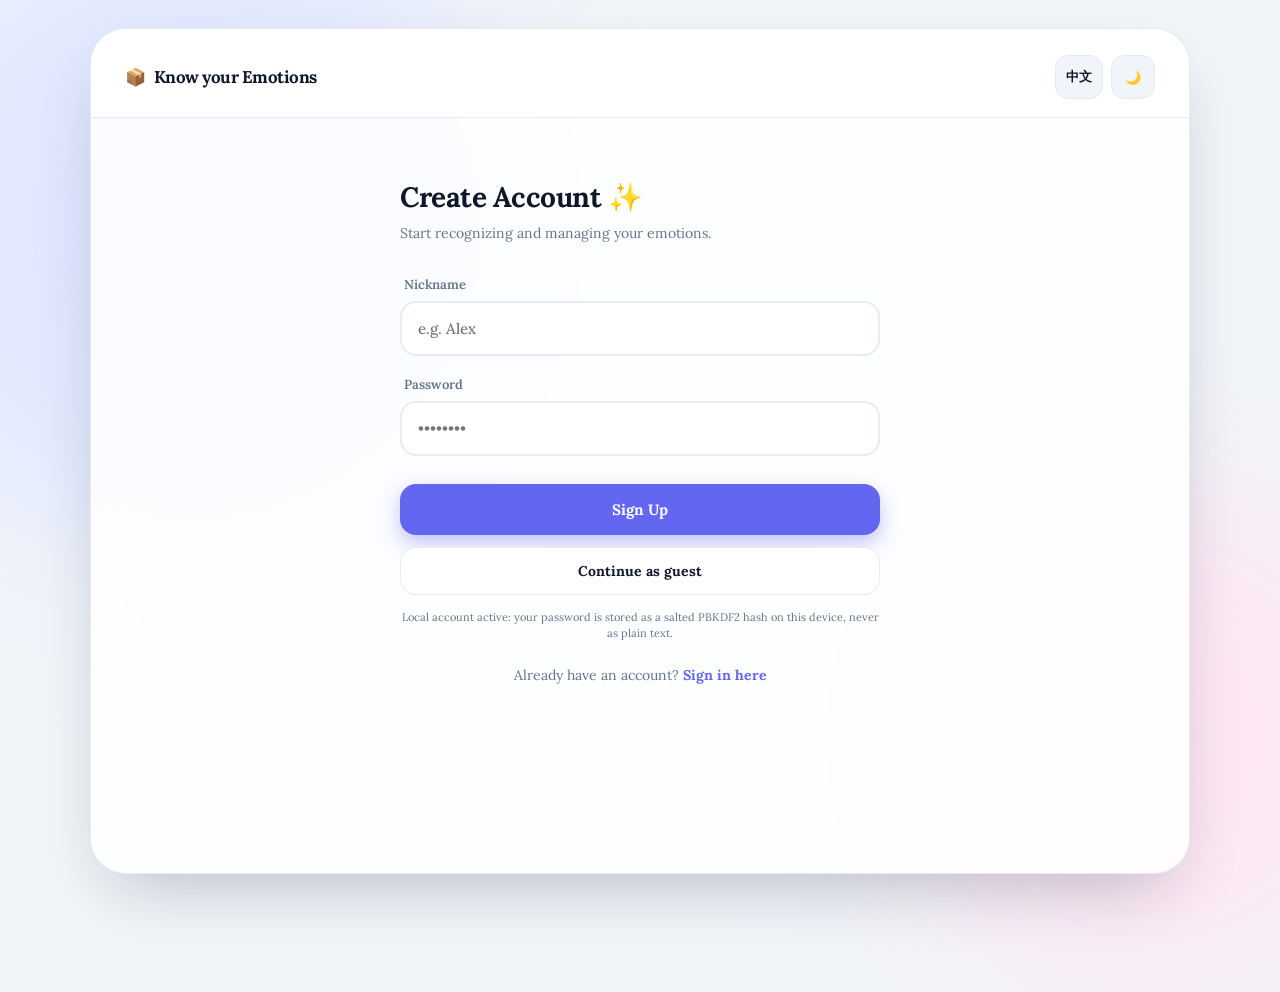
==== commit a24dbda8: "Add files via upload" ====
--- a/index.html
+++ b/index.html
@@ -3,7 +3,7 @@
 <head>
     <meta charset="UTF-8">
     <meta name="viewport" content="width=device-width, initial-scale=1.0">
-    <title>Box of Emotions</title>
+    <title>Know your Emotions</title>
     <meta name="description" content="Recognize, reflect on, and record 68 emotions in three languages.">
     <meta name="theme-color" content="#6366f1">
     <meta name="apple-mobile-web-app-capable" content="yes">
@@ -11,7 +11,7 @@
     <link rel="manifest" href="./manifest.webmanifest">
     <link rel="apple-touch-icon" href="./icons/icon-192.png">
     <link href="https://fonts.googleapis.com/css2?family=Lora:wght@400;500;600;700;800&amp;display=swap" rel="stylesheet">
-    <link rel="stylesheet" href="styles.css">
+    <link rel="stylesheet" href="styles.css?v=28">
 </head>
 <body>
 
@@ -25,10 +25,11 @@
 
         <!-- HEADER -->
         <div class="header-bar" id="headerBar">
-            <div class="brand">📦 <span id="brandText">Box of Emotions</span></div>
+            <button class="brand brand-home" id="brandHome" type="button" onclick="goHomeFromBrand()" title="Kembali ke halaman utama" aria-label="Kembali ke halaman utama">📦 <span id="brandText">Know your Emotions</span></button>
             <div class="controls">
                 <button class="btn-icon hidden" id="installBtn" type="button" onclick="installPWA()" title="Install app" aria-label="Install app">⬇︎</button>
                 <button class="btn-icon" id="langBtn" onclick="toggleLang()" title="Switch Language">中文</button>
+                <button class="btn-icon btn-header-logout hidden" id="btnLogout" type="button" onclick="logout()" title="Logout" aria-label="Logout"><span aria-hidden="true">↗</span><span class="sr-only" id="btnLogoutLabel">Logout</span></button>
                 <button class="btn-icon" id="themeBtn" onclick="toggleTheme()" title="Toggle Theme">🌙</button>
             </div>
         </div>
@@ -63,11 +64,17 @@
             <div id="tabEmotions" class="hidden">
                 <div id="homeView">
                     <div class="user-greeting">
-                        <div class="greeting-text">
-                            <p id="txtHello">Selamat datang,</p>
-                            <h2 id="userNameDisplay">Teman</h2>
-                        </div>
-                        <button class="btn-logout" id="btnLogout" onclick="logout()">Keluar</button>
+                        <div class="greeting-profile">
+                            <div class="greeting-text">
+                                <p class="greeting-eyebrow" id="txtHello">Selamat datang</p>
+                                <h2 id="userNameDisplay">Teman</h2>
+                                <div class="greeting-meta">
+                                    <span class="greeting-date" id="greetingDate">Sabtu, 22 Agustus</span>
+                                </div>
+                            </div>
+                            <div class="user-avatar" id="userAvatar" aria-hidden="true">T</div>
+                            <span class="greeting-prompt"><span class="greeting-quote-mark" aria-hidden="true">“</span><span class="greeting-quote-copy"><span class="greeting-quote-label" id="greetingQuoteLabel">Refleksi hari ini</span><span id="greetingPrompt">Semua perasaan datang membawa pesan; dengarkan tanpa terburu-buru menghakimi.</span></span></span>
+                        </div>
                     </div>
 
                     <!-- CURHAT / AI ANALYSIS CARD (terhubung ke backend Flask app.py) -->
@@ -82,17 +89,35 @@
 
                     <h1 class="page-title" id="dashTitle" style="font-size: 24px;">Bagaimana perasaanmu?</h1>
                     <p class="page-subtitle" id="dashSubtitle">Pilih spektrum emosi di bawah ini.</p>
-                    <section class="wheel-card" aria-labelledby="wheelTitle">
+                    <section class="wheel-card" id="emotionWheelCard" aria-labelledby="wheelTitle">
                         <div class="wheel-heading">
-                            <span class="wheel-heading-icon" aria-hidden="true">✦</span>
+                            <span class="wheel-heading-icon" aria-hidden="true"><span>☺</span></span>
                             <div>
                                 <h2 class="wheel-title" id="wheelTitle">Emotion Wheel</h2>
-                                <p class="wheel-subtitle" id="wheelSubtitle">Tekan simbol pada roda untuk menjelajahi spektrum emosi.</p>
+                                <p class="wheel-subtitle" id="wheelSubtitle">Putar roda atau pilih simbol untuk menjelajahi spektrum emosi.</p>
                             </div>
                         </div>
                         <div class="wheel-explorer">
-                            <div class="emotion-wheel" id="emotionWheel" role="group" aria-label="11 spektrum emosi"></div>
+                            <div class="wheel-stage">
+                                <span class="wheel-pointer" aria-hidden="true"></span>
+                                <div class="emotion-wheel" id="emotionWheel" role="group" aria-label="Roda putar berisi 11 spektrum emosi"></div>
+                            </div>
                             <div class="wheel-legend" id="emotionWheelLegend" aria-label="Daftar spektrum emosi"></div>
+                        </div>
+                        <div class="wheel-result hidden" id="wheelResult" role="status" aria-live="polite" style="--result-color:var(--primary)">
+                            <div class="wheel-result-heading">
+                                <div class="wheel-result-icon" id="wheelResultIcon" aria-hidden="true">✨</div>
+                                <div>
+                                    <div class="wheel-result-kicker" id="wheelResultKicker">Hasil putaranmu</div>
+                                    <h3 class="wheel-result-title" id="wheelResultTitle">Nama Spektrum</h3>
+                                </div>
+                            </div>
+                            <p class="wheel-result-description" id="wheelResultDescription">Penjelasan singkat spektrum emosi.</p>
+                            <div class="wheel-result-meta" id="wheelResultMeta">5 variasi emosi untuk dijelajahi</div>
+                            <div class="wheel-result-actions">
+                                <button type="button" class="btn-primary wheel-result-open" id="wheelResultOpen" onclick="openSelectedWheelSpectrum()">Jelajahi spektrum</button>
+                                <button type="button" class="btn-secondary wheel-result-spin" id="wheelResultSpin" onclick="spinEmotionWheel()">Putar lagi</button>
+                            </div>
                         </div>
                     </section>
                     <div class="saved-panels" id="savedPanels"></div>
@@ -177,6 +202,37 @@
                 <div class="library-list" id="libraryContainer">
                     <!-- Library items injected here -->
                 </div>
+            </div>
+
+            <!-- TAB: GAMES -->
+            <div id="tabGames" class="hidden games-page">
+                <div class="games-page-heading">
+                    <div class="games-page-kicker" id="gamesPageKicker">MAIN BERSAMA</div>
+                    <h1 class="page-title" id="gamesPageTitle">Emotion Games 🎴</h1>
+                    <p class="page-subtitle" id="gamesPageSubtitle">Ruang khusus untuk mengenal emosi lewat permainan bersama teman.</p>
+                </div>
+                <section class="emotion-game-card" id="emotionGame" aria-labelledby="gameTitle">
+                    <div class="game-heading">
+                        <span class="game-heading-icon" aria-hidden="true">🎴</span>
+                        <div class="game-heading-copy">
+                            <div class="game-kicker" id="gameKicker">MINI GAME · 2+ PEMAIN</div>
+                            <h2 class="game-title" id="gameTitle">Cerita Bergilir</h2>
+                            <p class="game-subtitle" id="gameSubtitle">Ambil satu kartu, lalu bergantian berbagi pengalaman bersama teman.</p>
+                        </div>
+                    </div>
+                    <div class="game-stage" id="gameStage" style="--game-color:var(--primary)">
+                        <div class="game-round" id="gameRound">Siap bermain</div>
+                        <div class="game-emotion-icon" id="gameEmotionIcon" aria-hidden="true">💬</div>
+                        <div class="game-spectrum" id="gameSpectrum">Kenali cerita satu sama lain</div>
+                        <div class="game-emotion-name" id="gameEmotionName">Ambil kartu pertamamu</div>
+                        <p class="game-prompt" id="gamePrompt" aria-live="polite">Setiap pemain boleh melewati pertanyaan yang belum nyaman untuk dijawab.</p>
+                    </div>
+                    <div class="game-actions">
+                        <button type="button" class="btn-primary game-draw" id="gameDrawBtn" onclick="drawEmotionPrompt()">Ambil kartu</button>
+                        <button type="button" class="btn-secondary game-share" id="gameShareBtn" onclick="shareStoryPrompt()" disabled>Kirim pertanyaan</button>
+                    </div>
+                    <p class="game-safety" id="gameSafety">Tidak ada jawaban benar atau salah. Dengarkan tanpa menghakimi dan semua pemain boleh melewati giliran.</p>
+                </section>
             </div>
 
             <!-- TAB: NOTES -->
@@ -213,8 +269,101 @@
                 </div>
             </div>
 
+            <!-- TAB: PERSONAL GROWTH -->
+            <div id="tabGrowth" class="hidden growth-page">
+                <div class="growth-page-heading">
+                    <div class="growth-kicker" id="growthKicker">KENALI POLAMU</div>
+                    <h1 class="page-title" id="growthTitle">Personal Growth 🌱</h1>
+                    <p class="page-subtitle" id="growthSubtitle">Kenali pola responsmu, lalu pilih respons yang lebih sesuai dengan nilai dan kebutuhanmu.</p>
+                </div>
+
+                <section class="growth-onboarding" id="growthOnboarding" aria-labelledby="growthIntroTitle">
+                    <div class="growth-orbit" aria-hidden="true"><span>♡</span><span>⌁</span><span>↗</span></div>
+                    <div class="growth-intro-icon" aria-hidden="true">🧭</div>
+                    <div class="growth-kicker" id="growthIntroKicker">MULAI DARI REFLEKSI KECIL</div>
+                    <h2 id="growthIntroTitle">Bagaimana kamu biasanya merespons?</h2>
+                    <p id="growthIntroText">Jawab enam situasi singkat. Tidak ada jawaban benar atau salah—hasilnya adalah kecenderungan, bukan label permanen.</p>
+                    <div class="growth-flow" id="growthFlow" aria-label="Alur personal growth">
+                        <span>Rasakan</span><b>→</b><span>Pahami</span><b>→</b><span>Pilih</span>
+                    </div>
+                    <button type="button" class="btn-primary growth-start" id="growthStartBtn" onclick="startGrowthQuiz()">Mulai refleksi</button>
+                    <p class="growth-privacy" id="growthPrivacy">🔒 Jawaban dan profil tersimpan di browser ini.</p>
+                </section>
+
+                <section class="growth-quiz hidden" id="growthQuiz" aria-labelledby="growthQuestion">
+                    <div class="growth-quiz-top">
+                        <span id="growthQuizStep">Pertanyaan 1 dari 6</span>
+                        <span id="growthQuizPercent">17%</span>
+                    </div>
+                    <div class="growth-progress" aria-hidden="true"><span id="growthProgressBar"></span></div>
+                    <div class="growth-question-icon" id="growthQuestionIcon" aria-hidden="true">💬</div>
+                    <h2 id="growthQuestion">Saat terjadi sesuatu yang tidak sesuai harapan...</h2>
+                    <p id="growthQuestionHint">Pilih jawaban yang paling mendekati respons alammu.</p>
+                    <div class="growth-options" id="growthOptions"></div>
+                    <button type="button" class="btn-link growth-quiz-exit" id="growthQuizExit" onclick="cancelGrowthQuiz()">Kembali</button>
+                </section>
+
+                <div class="growth-dashboard hidden" id="growthDashboard">
+                    <section class="growth-profile-hero" id="growthProfileHero">
+                        <div class="growth-profile-topline">
+                            <span class="growth-kicker" id="growthProfileKicker">HOW I TEND TO RESPOND</span>
+                            <button type="button" class="growth-retake" id="growthRetake" onclick="startGrowthQuiz(true)">Ulangi refleksi</button>
+                        </div>
+                        <div class="growth-profile-heading">
+                            <div class="growth-profile-icon" id="growthProfileIcon" aria-hidden="true">🌊</div>
+                            <div><p id="growthProfileLabel">Kecenderungan utamamu</p><h2 id="growthProfileName">Pemroses Perasaan</h2></div>
+                        </div>
+                        <p class="growth-profile-summary" id="growthProfileSummary"></p>
+                        <div class="growth-mix" id="growthMix"></div>
+                        <p class="growth-disclaimer" id="growthDisclaimer">Profil ini fleksibel dan dapat berubah sesuai situasi—bukan diagnosis atau label kepribadian.</p>
+                    </section>
+
+                    <section class="growth-section" aria-labelledby="growthMapTitle">
+                        <div class="growth-section-heading"><span class="growth-section-icon" aria-hidden="true">🗺️</span><div><p class="growth-kicker" id="growthMapKicker">GROWTH PROFILE</p><h2 id="growthMapTitle">Peta pertumbuhanmu</h2></div></div>
+                        <div class="growth-map" id="growthMap"></div>
+                    </section>
+
+                    <section class="growth-section" aria-labelledby="growthTriggersTitle">
+                        <div class="growth-section-heading"><span class="growth-section-icon" aria-hidden="true">⚡</span><div><p class="growth-kicker" id="growthTriggersKicker">RESPONSE TRIGGERS</p><h2 id="growthTriggersTitle">Momen yang perlu diperhatikan</h2></div></div>
+                        <div class="growth-trigger-list" id="growthTriggerList"></div>
+                    </section>
+
+                    <section class="growth-section growth-compass-card" aria-labelledby="growthCompassTitle">
+                        <div class="growth-section-heading"><span class="growth-section-icon" aria-hidden="true">🧭</span><div><p class="growth-kicker" id="growthCompassKicker">RESPONSE COMPASS</p><h2 id="growthCompassTitle">Jeda sebelum bereaksi</h2></div></div>
+                        <p class="growth-section-copy" id="growthCompassIntro"></p>
+                        <div class="response-compass" id="responseCompass"></div>
+                    </section>
+
+                    <section class="growth-section growth-coach" aria-labelledby="growthCoachTitle">
+                        <div class="growth-section-heading"><span class="growth-section-icon" aria-hidden="true">💬</span><div><p class="growth-kicker" id="growthCoachKicker">RESPONSE COACH</p><h2 id="growthCoachTitle">Susun respons yang lebih sadar</h2></div></div>
+                        <p class="growth-section-copy" id="growthCoachIntro"></p>
+                        <div class="growth-mode-tabs" role="tablist" aria-label="Mode response coach">
+                            <button type="button" id="coachSituationTab" class="growth-mode active" onclick="setGrowthCoachMode('situation')" role="tab" aria-selected="true">Situasi</button>
+                            <button type="button" id="coachDraftTab" class="growth-mode" onclick="setGrowthCoachMode('draft')" role="tab" aria-selected="false">Draf pesan</button>
+                        </div>
+                        <label class="sr-only" id="growthCoachInputLabel" for="growthCoachInput">Ceritakan situasimu</label>
+                        <textarea id="growthCoachInput" class="growth-coach-input" rows="5" placeholder="Contoh: Temanku membatalkan janji tanpa memberi kabar..."></textarea>
+                        <button type="button" class="btn-primary" id="growthCoachBtn" onclick="runGrowthCoach()">Bantu aku merespons</button>
+                        <div class="growth-coach-result hidden" id="growthCoachResult" aria-live="polite"></div>
+                        <p class="growth-disclaimer" id="growthCoachDisclaimer">Panduan reflektif lokal, bukan diagnosis atau pengganti tenaga profesional.</p>
+                    </section>
+
+                    <section class="growth-section growth-daily" aria-labelledby="growthDailyTitle">
+                        <div class="growth-section-heading"><span class="growth-section-icon" aria-hidden="true">☀️</span><div><p class="growth-kicker" id="growthDailyKicker">DAILY SCENARIO</p><h2 id="growthDailyTitle">Latihan hari ini</h2></div></div>
+                        <div id="growthDailyContent"></div>
+                    </section>
+
+                    <section class="growth-progress-card">
+                        <div><span id="growthPracticeCount">0</span><small id="growthPracticeLabel">latihan selesai</small></div>
+                        <div><span id="growthCoachCount">0</span><small id="growthCoachCountLabel">sesi refleksi</small></div>
+                    </section>
+                    <button type="button" class="btn-secondary growth-about-link" id="growthAboutLink" onclick="switchTab('about')">Tentang, privasi &amp; pengingat →</button>
+                </div>
+            </div>
+
             <!-- TAB: ABOUT -->
             <div id="tabAbout" class="hidden about-page">
+                <button type="button" class="btn-link about-back-growth" id="aboutBackGrowth" onclick="switchTab('growth')">← Kembali ke Personal Growth</button>
                 <h1 class="page-title" id="aboutTitle">Tentang &amp; Kredit ℹ️</h1>
                 <p class="page-subtitle" id="aboutSubtitle">Tujuan, batasan, dan asal konsep Box of Emotions.</p>
                 <section class="about-card">
@@ -272,20 +421,25 @@
                 <div class="nav-icon">📚</div>
                 <span id="lblNavLib">Pustaka</span>
             </button>
+            <button type="button" class="nav-item" id="navGames" onclick="switchTab('games')">
+                <div class="nav-icon">🎴</div>
+                <span id="lblNavGames">Games</span>
+            </button>
             <button type="button" class="nav-item" id="navNote" onclick="switchTab('notes')">
                 <div class="nav-icon">📝</div>
                 <span id="lblNavNote">Catatan</span>
             </button>
-            <button type="button" class="nav-item" id="navAbout" onclick="switchTab('about')">
-                <div class="nav-icon">ℹ️</div>
-                <span id="lblNavAbout">Tentang</span>
+            <button type="button" class="nav-item" id="navGrowth" onclick="switchTab('growth')">
+                <div class="nav-icon">🌱</div>
+                <span id="lblNavGrowth">Growth</span>
             </button>
         </div>
 
     </div>
 
     <script src="full-essays.js?v=1"></script>
-    <script src="emotions.js?v=16"></script>
-    <script src="app.js?v=16"></script>
+    <script src="emotions.js?v=25"></script>
+    <script src="growth.js?v=2"></script>
+    <script src="app.js?v=26"></script>
 </body>
 </html>
--- a/styles.css
+++ b/styles.css
@@ -92,6 +92,10 @@
         .header-bar { padding: 24px 24px 16px; display: flex; justify-content: space-between; align-items: center; z-index: 10; border-bottom: 1px solid transparent; }
         .header-bar.active-border { border-bottom-color: var(--border); box-shadow: 0 8px 22px -20px rgba(15, 23, 42, .65); }
         .brand { font-size: 16px; font-weight: 800; color: var(--text-main); letter-spacing: -0.5px; display: flex; align-items: center; gap: 6px; }
+        .brand-home { max-width: min(52vw, 280px); margin: -5px; padding: 5px; border: 0; border-radius: 10px; background: transparent; text-align: left; cursor: pointer; transition: color .2s, background .2s, transform .2s; }
+        .brand-home span { overflow: hidden; text-overflow: ellipsis; white-space: nowrap; }
+        .brand-home:hover { background: color-mix(in srgb, var(--primary) 8%, transparent); color: var(--primary); transform: translateY(-1px); }
+        .brand-home:focus-visible { outline: 3px solid var(--primary-glow); outline-offset: 2px; }
         .controls { display: flex; gap: 8px; }
         .btn-icon {
             background: var(--btn-alt); color: var(--text-main); border: 1px solid var(--border);
@@ -100,6 +104,8 @@
         }
         .btn-icon:hover { transform: translateY(-2px); box-shadow: var(--shadow-sm); }
         .btn-icon:active { transform: translateY(0) scale(0.95); }
+        .btn-header-logout { border-color: color-mix(in srgb, var(--danger) 20%, var(--border)); background: color-mix(in srgb, var(--danger) 8%, var(--surface-solid)); color: var(--danger); font-family: system-ui, sans-serif; font-size: 18px; }
+        .btn-header-logout:hover { border-color: color-mix(in srgb, var(--danger) 42%, var(--border)); background: color-mix(in srgb, var(--danger) 13%, var(--surface-solid)); }
 
         /* === SCROLLABLE CONTENT === */
         .scroll-progress { width: 100%; height: 3px; flex: 0 0 3px; overflow: hidden; background: transparent; z-index: 12; }
@@ -155,11 +161,21 @@
 .toast-action { margin-left: 10px; padding: 4px 8px; border: 1px solid rgba(255,255,255,.65); border-radius: 999px; background: transparent; color: #fff; font-weight: 800; cursor: pointer; }
 
         /* === DASHBOARD === */
-        .user-greeting { display: flex; justify-content: space-between; align-items: center; margin-bottom: 24px; padding-bottom: 20px; border-bottom: 1px dashed var(--border); }
-        .greeting-text p { font-size: 13px; color: var(--text-sub); }
-        .greeting-text h2 { font-size: 18px; font-weight: 700; color: var(--text-main); }
-        .btn-logout { background: var(--danger-bg); color: var(--danger); padding: 8px 16px; border-radius: 12px; font-size: 12px; font-weight: 700; border: none; cursor: pointer; transition: transform 0.2s; }
-        .btn-logout:hover { transform: scale(1.05); }
+        .user-greeting { position: relative; margin: 6px 0 24px; padding: 22px; overflow: hidden; border: 1px solid color-mix(in srgb, var(--primary) 16%, var(--border)); border-radius: 22px; background: linear-gradient(135deg, color-mix(in srgb, var(--primary) 8%, var(--surface-solid)), var(--surface-solid) 68%); box-shadow: var(--shadow-sm); }
+        .user-greeting::after { content: ""; position: absolute; right: -43px; top: -54px; width: 130px; height: 130px; border-radius: 50%; background: color-mix(in srgb, var(--primary) 8%, transparent); pointer-events: none; }
+        .greeting-profile { position: relative; z-index: 1; display: grid; width: 100%; grid-template-columns: minmax(0, 1fr) auto; align-items: start; min-width: 0; gap: 18px 20px; }
+        .user-avatar { --avatar-hue: 245; display: grid; width: 64px; height: 64px; grid-column: 2; grid-row: 1; place-items: center; border: 3px solid color-mix(in srgb, var(--surface-solid) 80%, transparent); border-radius: 20px; background: linear-gradient(145deg, hsl(var(--avatar-hue) 78% 68%), hsl(var(--avatar-hue) 72% 48%)); color: #fff; font-family: system-ui, sans-serif; font-size: 20px; font-weight: 900; letter-spacing: .02em; box-shadow: 0 13px 24px -15px hsl(var(--avatar-hue) 60% 34%); }
+        .greeting-text { min-width: 0; flex: 1; }
+        .greeting-text .greeting-eyebrow { color: var(--primary); font-size: 10px; font-weight: 900; letter-spacing: .04em; }
+        .greeting-text h2 { margin-top: 1px; color: var(--text-main); font-size: clamp(19px, 4vw, 23px); font-weight: 800; line-height: 1.16; overflow-wrap: anywhere; }
+        .greeting-meta { display: grid; gap: 5px; margin-top: 9px; color: var(--text-sub); font-size: 10px; font-weight: 700; line-height: 1.4; }
+        .greeting-date { display: inline-flex; align-items: center; gap: 4px; }
+        .greeting-date::before { content: "◷"; color: var(--primary); font-family: system-ui, sans-serif; font-size: 10px; }
+        .greeting-prompt { display: flex; width: 100%; min-height: 90px; grid-column: 1 / -1; grid-row: 2; align-items: flex-start; gap: 12px; padding: 16px 18px 17px; border: 1px solid color-mix(in srgb, var(--primary) 38%, var(--border)); border-left: 5px solid var(--primary); border-radius: 17px; background: linear-gradient(135deg, color-mix(in srgb, var(--primary) 15%, var(--surface-solid)), color-mix(in srgb, var(--primary) 6%, var(--surface-solid))); color: var(--text-main); font-size: clamp(13px, 2vw, 15px); font-weight: 720; line-height: 1.5; box-shadow: 0 15px 30px -23px var(--primary), inset 0 1px 0 color-mix(in srgb, #fff 55%, transparent); }
+        .greeting-quote-mark { flex: 0 0 auto; margin-top: -2px; color: var(--primary); font-family: Georgia, serif; font-size: 33px; font-weight: 900; line-height: 1; }
+        .greeting-quote-copy { display: grid; gap: 6px; min-width: 0; }
+        .greeting-quote-label { color: var(--primary); font-family: system-ui, sans-serif; font-size: 9px; font-weight: 900; letter-spacing: .12em; text-transform: uppercase; }
+        #greetingPrompt { text-wrap: pretty; }
 
         /* Grid System */
         .emotions-grid { display: grid; grid-template-columns: repeat(2, 1fr); gap: 12px; padding-bottom: 20px; }
@@ -332,22 +348,46 @@
 .scroll-fab:active { transform: scale(.94); }
 
 /* === SAVED EMOTIONS & ABOUT === */
-.saved-panels { display: grid; gap: 10px; margin: -16px 0 22px; }
+.saved-panels { display: grid; gap: 10px; margin: 0 0 22px; }
 .wheel-card { margin: -14px 0 24px; padding: 20px; border: 1px solid var(--border); border-radius: 26px; background: var(--surface-solid); overflow: hidden; }
 .wheel-heading { display: flex; align-items: flex-start; gap: 12px; margin-bottom: 17px; text-align: left; }
-.wheel-heading-icon { display: grid; width: 40px; height: 40px; flex: 0 0 auto; place-items: center; border-radius: 13px; background: color-mix(in srgb, var(--primary) 13%, var(--surface-solid)); color: var(--primary); font-size: 19px; box-shadow: inset 0 0 0 1px color-mix(in srgb, var(--primary) 16%, transparent); }
+.wheel-heading-icon { position: relative; display: grid; width: 44px; height: 44px; flex: 0 0 auto; place-items: center; border: 3px solid var(--surface-solid); border-radius: 50%; background: conic-gradient(var(--c-heartache), var(--c-angst), var(--c-enjoyment), var(--c-bliss), var(--c-loathing), var(--c-zen), var(--c-heartache)); box-shadow: 0 7px 16px -8px rgba(15,23,42,.58), 0 0 0 1px var(--border); transform: rotate(-14deg); }
+.wheel-heading-icon::before { content: ""; position: absolute; inset: 5px; border: 1px solid rgba(255,255,255,.72); border-radius: inherit; }
+.wheel-heading-icon span { position: relative; z-index: 1; display: grid; width: 25px; height: 25px; place-items: center; border-radius: 50%; background: var(--surface-solid); color: var(--primary); font-family: system-ui, sans-serif; font-size: 15px; font-weight: 800; box-shadow: 0 2px 8px rgba(15,23,42,.16); transform: rotate(14deg); }
 .wheel-title { margin-top: 1px; color: var(--text-main); font-size: 18px; }
 .wheel-subtitle { max-width: 500px; margin: 4px 0 0; color: var(--text-sub); font-size: 11px; line-height: 1.5; }
 .wheel-explorer { display: grid; gap: 17px; min-width: 0; }
-.emotion-wheel { --orbit-radius: clamp(-132px, -37vw, -102px); position: relative; width: min(100%, 320px); aspect-ratio: 1; margin: 0 auto; isolation: isolate; border: 1px solid color-mix(in srgb, var(--border) 74%, transparent); border-radius: 50%; box-shadow: 0 22px 40px -26px rgba(15, 23, 42, .72), inset 0 0 0 8px rgba(255,255,255,.2); }
-.emotion-wheel::before { content: ""; position: absolute; z-index: 1; inset: 8px; border: 1px solid rgba(255,255,255,.38); border-radius: inherit; background: radial-gradient(circle at 32% 24%, rgba(255,255,255,.24), transparent 35%); pointer-events: none; }
-.emotion-wheel::after { content: ""; position: absolute; z-index: 1; inset: 28%; border: 1px solid color-mix(in srgb, var(--primary) 14%, var(--border)); border-radius: 50%; background: color-mix(in srgb, var(--surface-solid) 94%, transparent); box-shadow: 0 12px 28px -18px rgba(15, 23, 42, .72), inset 0 0 0 7px color-mix(in srgb, var(--surface-muted) 68%, transparent); backdrop-filter: blur(12px); -webkit-backdrop-filter: blur(12px); }
-.wheel-center { position: absolute; z-index: 2; inset: 33%; display: grid; align-content: center; gap: 3px; color: var(--text-main); line-height: 1.18; pointer-events: none; text-align: center; }
+.wheel-stage { position: relative; width: min(100%, 320px); margin: 0 auto; }
+.wheel-pointer { position: absolute; z-index: 8; left: 50%; top: -7px; width: 0; height: 0; border-right: 11px solid transparent; border-left: 11px solid transparent; border-top: 19px solid var(--text-main); filter: drop-shadow(0 3px 2px rgba(15,23,42,.2)); transform: translateX(-50%); }
+.wheel-pointer::after { content: ""; position: absolute; left: -4px; top: -17px; width: 8px; height: 8px; border-radius: 50%; background: var(--surface-solid); }
+.emotion-wheel { --orbit-radius: clamp(-132px, -37vw, -102px); --wheel-rotation: 0deg; position: relative; width: 100%; aspect-ratio: 1; isolation: isolate; border: 1px solid color-mix(in srgb, var(--border) 74%, transparent); border-radius: 50%; background: none; box-shadow: 0 22px 40px -26px rgba(15, 23, 42, .72), inset 0 0 0 8px rgba(255,255,255,.2); touch-action: manipulation; }
+.emotion-wheel::before { content: ""; position: absolute; z-index: 1; inset: 0; border: 1px solid rgba(255,255,255,.38); border-radius: inherit; background: radial-gradient(circle at 32% 24%, rgba(255,255,255,.24), transparent 35%), var(--wheel-gradient); box-shadow: inset 0 0 0 8px rgba(255,255,255,.2); pointer-events: none; transform: rotate(var(--wheel-rotation)); transition: transform .22s ease; }
+.emotion-wheel::after { content: ""; position: absolute; z-index: 2; inset: 28%; border: 1px solid color-mix(in srgb, var(--primary) 14%, var(--border)); border-radius: 50%; background: color-mix(in srgb, var(--surface-solid) 94%, transparent); box-shadow: 0 12px 28px -18px rgba(15, 23, 42, .72), inset 0 0 0 7px color-mix(in srgb, var(--surface-muted) 68%, transparent); backdrop-filter: blur(12px); -webkit-backdrop-filter: blur(12px); }
+.wheel-center { position: absolute; z-index: 4; inset: 30%; display: grid; align-content: center; justify-items: center; gap: 2px; padding: 6px; border: 0; border-radius: 50%; background: transparent; color: var(--text-main); font: inherit; line-height: 1.16; text-align: center; cursor: pointer; transition: transform .2s ease, color .2s ease; }
+.wheel-center:hover, .wheel-center:focus-visible { color: var(--primary); outline: 3px solid color-mix(in srgb, var(--primary) 24%, transparent); outline-offset: -2px; transform: scale(1.04); }
+.wheel-center:disabled { color: var(--text-sub); cursor: wait; }
+.wheel-center-icon { display: grid; width: 25px; height: 25px; place-items: center; margin-bottom: 2px; border-radius: 50%; background: color-mix(in srgb, var(--primary) 13%, var(--surface-solid)); color: var(--primary); font-family: system-ui, sans-serif; font-size: 18px; font-weight: 900; }
 .wheel-center-title { font-size: clamp(11px, 3.4vw, 14px); font-weight: 900; text-wrap: balance; }
 .wheel-center-hint { color: var(--text-sub); font-size: clamp(7px, 2.2vw, 9px); font-weight: 700; }
-.wheel-node { position: absolute; z-index: 3; left: 50%; top: 50%; display: grid; width: 42px; height: 42px; place-items: center; border: 2px solid rgba(255,255,255,.76); border-radius: 50%; background: color-mix(in srgb, var(--node-color) 82%, #fff 18%); color: #fff; font-size: 19px; cursor: pointer; box-shadow: 0 8px 17px -8px rgba(15,23,42,.62), inset 0 1px 0 rgba(255,255,255,.35); transform: translate(-50%,-50%) rotate(var(--angle)) translateY(var(--orbit-radius)) rotate(calc(var(--angle) * -1)); transition: transform .22s cubic-bezier(.2,.8,.2,1), box-shadow .22s, opacity .22s, filter .22s; }
-.wheel-node:hover, .wheel-node:focus-visible, .wheel-node.is-active { z-index: 5; box-shadow: 0 12px 24px -9px color-mix(in srgb, var(--node-color) 75%, transparent); outline: 3px solid color-mix(in srgb, var(--node-color) 30%, transparent); outline-offset: 2px; transform: translate(-50%,-50%) rotate(var(--angle)) translateY(var(--orbit-radius)) rotate(calc(var(--angle) * -1)) scale(1.13); }
+.wheel-node { position: absolute; z-index: 3; left: 50%; top: 50%; display: grid; width: 42px; height: 42px; place-items: center; border: 2px solid rgba(255,255,255,.76); border-radius: 50%; background: color-mix(in srgb, var(--node-color) 82%, #fff 18%); color: #fff; font-size: 19px; cursor: pointer; box-shadow: 0 8px 17px -8px rgba(15,23,42,.62), inset 0 1px 0 rgba(255,255,255,.35); transform: translate(-50%,-50%) rotate(var(--wheel-rotation)) rotate(var(--angle)) translateY(var(--orbit-radius)) rotate(calc(var(--angle) * -1)) rotate(calc(var(--wheel-rotation) * -1)); transition: transform .22s cubic-bezier(.2,.8,.2,1), box-shadow .22s, opacity .22s, filter .22s; will-change: transform; }
+.wheel-node:hover, .wheel-node:focus-visible, .wheel-node.is-active { z-index: 5; box-shadow: 0 12px 24px -9px color-mix(in srgb, var(--node-color) 75%, transparent); outline: 3px solid color-mix(in srgb, var(--node-color) 30%, transparent); outline-offset: 2px; transform: translate(-50%,-50%) rotate(var(--wheel-rotation)) rotate(var(--angle)) translateY(var(--orbit-radius)) rotate(calc(var(--angle) * -1)) rotate(calc(var(--wheel-rotation) * -1)) scale(1.13); }
+.emotion-wheel.is-spinning::before, .emotion-wheel.is-spinning .wheel-node { transition-duration: 2.65s; transition-timing-function: cubic-bezier(.12,.72,.16,1); }
+.emotion-wheel.is-spinning .wheel-node { pointer-events: none; }
+.emotion-wheel.is-spinning .wheel-center-icon { animation: wheelCenterSpin .7s linear infinite; }
 .emotion-wheel.has-active .wheel-node:not(.is-active) { opacity: .62; filter: saturate(.68); }
+@keyframes wheelCenterSpin { to { transform: rotate(360deg); } }
+.wheel-result { position: relative; margin-top: 18px; padding: 17px; overflow: hidden; border: 1px solid color-mix(in srgb, var(--result-color) 28%, var(--border)); border-left: 4px solid var(--result-color); border-radius: 19px; background: linear-gradient(135deg, color-mix(in srgb, var(--result-color) 12%, var(--surface-solid)), var(--surface-solid) 62%); box-shadow: 0 15px 30px -25px color-mix(in srgb, var(--result-color) 70%, transparent); animation: slideUpFade .42s both; }
+.wheel-result::after { content: ""; position: absolute; right: -36px; top: -42px; width: 118px; height: 118px; border-radius: 50%; background: color-mix(in srgb, var(--result-color) 10%, transparent); pointer-events: none; }
+.wheel-result-heading { position: relative; z-index: 1; display: flex; align-items: center; gap: 11px; }
+.wheel-result-icon { display: grid; width: 46px; height: 46px; flex: 0 0 auto; place-items: center; border: 1px solid color-mix(in srgb, var(--result-color) 25%, transparent); border-radius: 15px; background: color-mix(in srgb, var(--result-color) 14%, var(--surface-solid)); font-size: 24px; }
+.wheel-result-kicker { margin-bottom: 3px; color: var(--result-color); font-size: 8px; font-weight: 900; letter-spacing: .09em; text-transform: uppercase; }
+.wheel-result-title { color: var(--text-main); font-size: 19px; line-height: 1.2; text-wrap: balance; }
+.wheel-result-description { position: relative; z-index: 1; margin-top: 13px; color: var(--text-main); font-size: 11px; line-height: 1.65; }
+.wheel-result-meta { position: relative; z-index: 1; margin-top: 10px; color: var(--result-color); font-size: 9px; font-weight: 800; }
+.wheel-result-actions { position: relative; z-index: 1; display: grid; grid-template-columns: 1.25fr 1fr; gap: 9px; margin-top: 14px; }
+.wheel-result-actions .btn-primary, .wheel-result-actions .btn-secondary { min-height: 44px; margin: 0; padding: 10px 11px; border-radius: 13px; font-size: 10px; }
+.wheel-result-open { background: var(--result-color); box-shadow: 0 8px 18px color-mix(in srgb, var(--result-color) 24%, transparent); }
+.wheel-result-open:hover { background: color-mix(in srgb, var(--result-color) 82%, #000); box-shadow: 0 11px 22px color-mix(in srgb, var(--result-color) 30%, transparent); }
 .wheel-legend { display: grid; grid-auto-flow: column; grid-auto-columns: minmax(138px, 44%); gap: 9px; margin: 0 -20px; padding: 2px 20px 8px; overflow-x: auto; overscroll-behavior-x: contain; scroll-snap-type: x proximity; scrollbar-width: none; }
 .wheel-legend::-webkit-scrollbar { display: none; }
 .wheel-legend-item { --legend-color: var(--primary); position: relative; display: grid; grid-template-columns: 34px minmax(0,1fr) auto; align-items: center; gap: 8px; min-height: 58px; padding: 9px 10px; overflow: hidden; border: 1px solid var(--border); border-radius: 16px; background: var(--surface-solid); color: var(--text-main); text-align: left; cursor: pointer; scroll-snap-align: start; box-shadow: var(--shadow-sm); transition: transform .2s, border-color .2s, background .2s, opacity .2s; }
@@ -358,6 +398,29 @@
 .wheel-legend-name { display: block; overflow: hidden; font-size: 10px; font-weight: 900; text-overflow: ellipsis; white-space: nowrap; }
 .wheel-legend-count { display: block; margin-top: 2px; color: var(--text-sub); font-size: 8px; font-weight: 700; }
 .wheel-legend-arrow { color: var(--legend-color); font-size: 13px; font-weight: 900; }
+.games-page { width: 100%; max-width: 820px; margin: 0 auto; padding: 20px 0 80px; }
+.games-page-heading { margin-bottom: 20px; }
+.games-page-kicker { margin-bottom: 6px; color: var(--primary); font-size: 9px; font-weight: 900; letter-spacing: .11em; }
+.emotion-game-card { position: relative; max-width: 760px; margin: 0 auto 24px; padding: 20px; overflow: hidden; border: 1px solid color-mix(in srgb, var(--primary) 18%, var(--border)); border-radius: 26px; background: linear-gradient(145deg, color-mix(in srgb, var(--primary) 8%, var(--surface-solid)), var(--surface-solid) 62%); box-shadow: var(--shadow-md); }
+.games-page .emotion-game-card { max-width: none; margin-bottom: 0; }
+.emotion-game-card::before { content: ""; position: absolute; right: -42px; top: -54px; width: 150px; height: 150px; border-radius: 50%; background: color-mix(in srgb, var(--primary) 10%, transparent); pointer-events: none; }
+.game-heading { position: relative; display: flex; align-items: flex-start; gap: 12px; margin-bottom: 16px; }
+.game-heading-icon { display: grid; width: 44px; height: 44px; flex: 0 0 auto; place-items: center; border-radius: 14px; background: color-mix(in srgb, var(--primary) 13%, var(--surface-solid)); font-size: 21px; box-shadow: inset 0 0 0 1px color-mix(in srgb, var(--primary) 16%, transparent); }
+.game-heading-copy { min-width: 0; }
+.game-kicker { margin-bottom: 3px; color: var(--primary); font-size: 8px; font-weight: 900; letter-spacing: .1em; }
+.game-title { color: var(--text-main); font-size: 18px; }
+.game-subtitle { max-width: 560px; margin-top: 4px; color: var(--text-sub); font-size: 11px; line-height: 1.5; }
+.game-stage { position: relative; display: grid; justify-items: center; min-height: 230px; padding: 20px 18px 22px; overflow: hidden; border: 1px solid color-mix(in srgb, var(--game-color) 28%, var(--border)); border-radius: 22px; background: linear-gradient(160deg, color-mix(in srgb, var(--game-color) 13%, var(--surface-solid)), var(--surface-solid) 58%); text-align: center; transition: border-color .3s, background .3s; }
+.game-stage::after { content: ""; position: absolute; left: 50%; bottom: -65px; width: 220px; height: 110px; border-radius: 50%; background: color-mix(in srgb, var(--game-color) 10%, transparent); transform: translateX(-50%); }
+.game-round { position: relative; z-index: 1; min-height: 24px; padding: 6px 10px; border: 1px solid color-mix(in srgb, var(--game-color) 23%, var(--border)); border-radius: 999px; background: var(--surface-solid); color: var(--game-color); font-size: 8px; font-weight: 900; letter-spacing: .06em; text-transform: uppercase; }
+.game-emotion-icon { position: relative; z-index: 1; display: grid; width: 58px; height: 58px; place-items: center; margin-top: 12px; border-radius: 19px; background: color-mix(in srgb, var(--game-color) 15%, var(--surface-solid)); font-size: 29px; box-shadow: 0 9px 18px -14px rgba(15,23,42,.65); }
+.game-spectrum { position: relative; z-index: 1; margin-top: 10px; color: var(--game-color); font-size: 9px; font-weight: 900; letter-spacing: .08em; text-transform: uppercase; }
+.game-emotion-name { position: relative; z-index: 1; margin-top: 3px; color: var(--text-main); font-size: 18px; font-weight: 900; text-wrap: balance; }
+.game-prompt { position: relative; z-index: 1; max-width: 48ch; margin-top: 12px; color: var(--text-main); font-size: 12px; font-weight: 650; line-height: 1.6; text-wrap: balance; }
+.game-actions { display: grid; grid-template-columns: 1.25fr 1fr; gap: 10px; margin-top: 12px; }
+.game-actions .btn-primary, .game-actions .btn-secondary { min-height: 46px; margin: 0; padding: 11px 12px; border-radius: 14px; font-size: 11px; }
+.game-share:disabled { cursor: not-allowed; opacity: .48; }
+.game-safety { margin: 11px 3px 0; color: var(--text-sub); font-size: 9px; line-height: 1.5; text-align: center; }
 .fuzzy-hint { margin-top: 5px; color: var(--text-sub); font-size: 10px; font-style: italic; }
 .spectrum-intro { margin: 0 0 18px; padding: 20px; border: 1px solid var(--border); border-left: 5px solid var(--spectrum-color); border-radius: 20px; background: var(--surface-solid); box-shadow: var(--shadow-sm); }
 .spectrum-kicker { margin-bottom: 12px; color: var(--spectrum-color); font-size: 10px; font-weight: 900; letter-spacing: .08em; text-transform: uppercase; }
@@ -414,6 +477,11 @@
     .wheel-legend-item { scroll-snap-align: start; }
     .reflection-card { max-width: 760px; margin-left: auto; margin-right: auto; }
     .about-page { max-width: 820px; margin: 0 auto; }
+    .games-page .emotion-game-card { padding: 28px; }
+    .games-page .game-stage { min-height: 300px; padding: 30px 24px; }
+    .games-page .game-emotion-icon { width: 70px; height: 70px; font-size: 34px; }
+    .games-page .game-emotion-name { font-size: 24px; }
+    .games-page .game-prompt { font-size: 14px; }
     .bottom-nav { justify-content: center; gap: 46px; }
 }
         .lib-item-see { margin-top: 10px; }
@@ -486,7 +554,7 @@
 .content-area::-webkit-scrollbar-track { background: transparent; }
 .content-area::-webkit-scrollbar-thumb { border: 2px solid transparent; border-radius: 999px; background: color-mix(in srgb, var(--text-sub) 36%, transparent); background-clip: padding-box; }
 .content-area::-webkit-scrollbar-thumb:hover { background: color-mix(in srgb, var(--primary) 65%, transparent); background-clip: padding-box; }
-#tabEmotions, #tabLibrary, #tabNotes, #tabAbout { padding-bottom: 92px; }
+#tabEmotions, #tabLibrary, #tabGames, #tabNotes, #tabGrowth, #tabAbout { padding-bottom: 92px; }
 .card, .lib-category-card, .reflection-card, .about-card { scroll-margin-top: 18px; }
 
 .page-title { text-wrap: balance; }
@@ -625,6 +693,8 @@
     body { padding: 0; align-items: stretch; }
     .app-container { height: 100dvh; max-height: none; border: 0; border-radius: 0; }
     .header-bar { padding: 14px 18px 10px; }
+    .controls { gap: 5px; }
+    .controls .btn-icon { min-width: 40px; height: 40px; padding: 0 8px; border-radius: 12px; }
     .content-area { padding: 0 18px 24px; }
     .brand { font-size: 15px; }
     .spectrum-intro { padding: 19px; }
@@ -636,13 +706,19 @@
     .reminder-test { width: 100%; margin-top: 0; }
     .wheel-card { margin-left: -4px; margin-right: -4px; padding: 18px; }
     .wheel-legend { margin-left: -18px; margin-right: -18px; padding-left: 18px; padding-right: 18px; }
+    .bottom-nav .nav-item { min-width: 0; flex: 1 1 20%; padding: 6px 3px; font-size: 9px; }
+    .bottom-nav .nav-icon { font-size: 18px; }
     .scroll-fab { right: 16px; bottom: calc(91px + env(safe-area-inset-bottom)); }
 }
 
 @media (max-width: 359px) {
+    .user-greeting { padding: 14px; }
+    .user-avatar { width: 46px; height: 46px; border-radius: 15px; font-size: 15px; }
+    .greeting-profile { gap: 10px; }
     .emotion-wheel { --orbit-radius: -101px; }
     .wheel-node { width: 38px; height: 38px; font-size: 17px; }
     .wheel-legend { grid-auto-columns: minmax(132px, 57%); }
+    .wheel-result-actions { grid-template-columns: 1fr; }
 }
 
 @media (min-width: 800px) {
@@ -654,6 +730,120 @@
     .reflection-card { max-width: 820px; }
 }
 
+/* === PERSONAL GROWTH === */
+.growth-page { max-width: 900px; width: 100%; margin: 0 auto; padding-top: 18px; }
+.growth-page-heading { margin-bottom: 22px; }
+.growth-kicker { color: var(--primary); font-family: system-ui, sans-serif; font-size: 10px; font-weight: 900; letter-spacing: .13em; line-height: 1.3; }
+.growth-onboarding, .growth-quiz, .growth-section, .growth-profile-hero, .growth-progress-card {
+    position: relative; overflow: hidden; border: 1px solid color-mix(in srgb, var(--primary) 24%, var(--border));
+    border-radius: 26px; background: var(--surface-solid); box-shadow: var(--shadow-md);
+}
+.growth-onboarding { min-height: 455px; padding: 54px 28px 30px; text-align: center; background: radial-gradient(circle at 100% 0%, color-mix(in srgb, var(--primary) 16%, transparent) 0 22%, transparent 22.5%), linear-gradient(155deg, color-mix(in srgb, var(--primary) 6%, var(--surface-solid)), var(--surface-solid) 62%); }
+.growth-orbit { position: absolute; inset: 17px 19px auto auto; display: flex; gap: 6px; color: color-mix(in srgb, var(--primary) 60%, var(--text-sub)); font-family: system-ui, sans-serif; font-size: 13px; }
+.growth-intro-icon { display: grid; width: 88px; height: 88px; margin: 0 auto 23px; place-items: center; border: 1px solid color-mix(in srgb, var(--primary) 25%, transparent); border-radius: 29px; background: linear-gradient(145deg, color-mix(in srgb, var(--primary) 15%, var(--surface-solid)), var(--surface-solid)); box-shadow: 0 18px 32px -20px var(--primary); font-size: 39px; }
+.growth-onboarding h2 { max-width: 520px; margin: 10px auto; font-size: clamp(23px, 6vw, 34px); line-height: 1.2; text-wrap: balance; }
+.growth-onboarding > p:not(.growth-privacy) { max-width: 590px; margin: 0 auto; color: var(--text-sub); font-size: 13px; line-height: 1.7; }
+.growth-flow { display: flex; align-items: center; justify-content: center; gap: 9px; margin: 25px 0 20px; }
+.growth-flow span { padding: 8px 11px; border-radius: 999px; background: color-mix(in srgb, var(--primary) 10%, var(--surface-solid)); color: var(--primary); font-family: system-ui, sans-serif; font-size: 10px; font-weight: 800; }
+.growth-flow b { color: var(--text-sub); font-family: system-ui, sans-serif; font-size: 12px; }
+.growth-start { width: min(100%, 360px); margin: 0 auto; }
+.growth-privacy { margin-top: 16px; color: var(--text-sub); font-family: system-ui, sans-serif; font-size: 10px; }
+
+.growth-quiz { min-height: 450px; padding: 25px; }
+.growth-quiz-top { display: flex; justify-content: space-between; color: var(--text-sub); font-family: system-ui, sans-serif; font-size: 11px; font-weight: 800; }
+.growth-progress { height: 6px; margin: 10px 0 34px; overflow: hidden; border-radius: 999px; background: var(--btn-alt); }
+.growth-progress span { display: block; height: 100%; border-radius: inherit; background: linear-gradient(90deg, var(--primary), #a855f7); transition: width .3s ease; }
+.growth-question-icon { display: grid; width: 55px; height: 55px; place-items: center; margin-bottom: 14px; border-radius: 18px; background: color-mix(in srgb, var(--primary) 11%, var(--surface-solid)); font-size: 25px; }
+.growth-quiz h2 { max-width: 650px; font-size: clamp(20px, 5vw, 27px); line-height: 1.3; }
+.growth-quiz > p { margin: 8px 0 22px; color: var(--text-sub); font-size: 12px; line-height: 1.5; }
+.growth-options { display: grid; gap: 10px; }
+.growth-option { display: grid; grid-template-columns: 36px minmax(0, 1fr) auto; align-items: center; gap: 11px; width: 100%; padding: 13px; border: 1px solid var(--border); border-radius: 15px; background: var(--surface-muted); color: var(--text-main); text-align: left; cursor: pointer; transition: transform .2s, border-color .2s, background .2s; }
+.growth-option:hover { border-color: var(--primary); background: color-mix(in srgb, var(--primary) 7%, var(--surface-solid)); transform: translateX(3px); }
+.growth-option-letter { display: grid; width: 34px; height: 34px; place-items: center; border-radius: 11px; background: color-mix(in srgb, var(--primary) 12%, var(--surface-solid)); color: var(--primary); font-family: system-ui, sans-serif; font-size: 11px; font-weight: 900; }
+.growth-option > span:nth-child(2) { font-size: 12px; font-weight: 700; line-height: 1.5; }
+.growth-option > b { color: var(--text-sub); font-family: system-ui, sans-serif; }
+.growth-quiz-exit { display: block; margin: 18px auto 0; }
+
+.growth-dashboard { display: grid; gap: 16px; }
+.growth-profile-hero { padding: 24px; background: radial-gradient(circle at 92% 0%, color-mix(in srgb, #a855f7 15%, transparent) 0 20%, transparent 20.5%), linear-gradient(145deg, color-mix(in srgb, var(--primary) 11%, var(--surface-solid)), var(--surface-solid) 68%); }
+.growth-profile-topline { display: flex; align-items: center; justify-content: space-between; gap: 12px; }
+.growth-retake { padding: 7px 10px; border: 1px solid color-mix(in srgb, var(--primary) 25%, var(--border)); border-radius: 999px; background: var(--surface-solid); color: var(--primary); font-family: system-ui, sans-serif; font-size: 9px; font-weight: 800; cursor: pointer; }
+.growth-profile-heading { display: flex; align-items: center; gap: 15px; margin: 22px 0 15px; }
+.growth-profile-icon { display: grid; width: 62px; height: 62px; flex: 0 0 auto; place-items: center; border-radius: 20px; background: color-mix(in srgb, var(--primary) 13%, var(--surface-solid)); box-shadow: var(--shadow-sm); font-size: 29px; }
+.growth-profile-heading p { margin-bottom: 3px; color: var(--text-sub); font-family: system-ui, sans-serif; font-size: 10px; font-weight: 700; }
+.growth-profile-heading h2 { font-size: clamp(22px, 5vw, 31px); line-height: 1.15; }
+.growth-profile-summary { max-width: 690px; color: var(--text-sub); font-size: 13px; line-height: 1.7; }
+.growth-mix { margin-top: 20px; padding-top: 16px; border-top: 1px dashed var(--border); }
+.growth-mix > p { margin-bottom: 12px; color: var(--text-sub); font-size: 11px; }
+.growth-score { display: grid; grid-template-columns: minmax(0, 1fr) 34px; align-items: center; gap: 3px 9px; margin-top: 8px; }
+.growth-score span, .growth-score b { font-family: system-ui, sans-serif; font-size: 10px; }
+.growth-score b { color: var(--text-sub); text-align: right; }
+.growth-score i { grid-column: 1 / -1; height: 5px; overflow: hidden; border-radius: 999px; background: var(--btn-alt); }
+.growth-score em { display: block; height: 100%; border-radius: inherit; background: linear-gradient(90deg, var(--primary), #a855f7); }
+.growth-disclaimer { margin-top: 16px; color: var(--text-sub); font-family: system-ui, sans-serif; font-size: 9px; line-height: 1.5; }
+
+.growth-section { padding: 22px; }
+.growth-section-heading { display: flex; align-items: center; gap: 12px; margin-bottom: 17px; }
+.growth-section-icon { display: grid; width: 43px; height: 43px; flex: 0 0 auto; place-items: center; border-radius: 14px; background: color-mix(in srgb, var(--primary) 10%, var(--surface-solid)); font-size: 20px; }
+.growth-section-heading h2 { margin-top: 2px; font-size: 18px; line-height: 1.25; }
+.growth-section-copy { margin: -7px 0 17px; color: var(--text-sub); font-size: 11px; line-height: 1.6; }
+.growth-map { display: grid; gap: 9px; }
+.growth-map-card { padding: 15px; border: 1px solid var(--border); border-left: 4px solid var(--primary); border-radius: 14px; background: var(--surface-muted); }
+.growth-map-card span, .growth-trigger span { color: var(--primary); font-family: system-ui, sans-serif; font-size: 9px; font-weight: 900; letter-spacing: .08em; }
+.growth-map-card p { margin-top: 5px; font-size: 11px; line-height: 1.6; }
+.growth-map-1 { border-left-color: #f59e0b; }.growth-map-2 { border-left-color: #10b981; }
+.growth-trigger-list { display: grid; gap: 10px; }
+.growth-trigger { display: grid; grid-template-columns: 34px minmax(0, 1fr); gap: 9px 11px; padding: 15px; border: 1px solid var(--border); border-radius: 15px; background: var(--surface-muted); }
+.growth-trigger-number { grid-row: 1 / 4; color: color-mix(in srgb, var(--primary) 70%, var(--text-sub)); font-family: system-ui, sans-serif; font-size: 11px; font-weight: 900; }
+.growth-trigger p { margin-top: 3px; font-size: 11px; line-height: 1.5; }
+.growth-trigger > div:not(.growth-trigger-number) { padding-bottom: 7px; border-bottom: 1px dashed var(--border); }
+.growth-trigger > div:last-child { padding-bottom: 0; border-bottom: 0; }
+
+.growth-compass-card { background: linear-gradient(150deg, color-mix(in srgb, var(--primary) 7%, var(--surface-solid)), var(--surface-solid)); }
+.response-compass { display: grid; gap: 8px; }
+.compass-step { padding: 15px; border: 1px solid var(--border); border-radius: 15px; background: var(--surface-solid); }
+.compass-step-head { display: flex; align-items: center; gap: 7px; color: var(--primary); font-family: system-ui, sans-serif; }
+.compass-step-head b { font-size: 9px; letter-spacing: .12em; }
+.compass-step h3 { margin: 8px 0 5px; font-size: 14px; }
+.compass-step p { color: var(--text-sub); font-size: 10px; line-height: 1.55; }
+.compass-arrow { display: none; }
+
+.growth-mode-tabs { display: grid; grid-template-columns: 1fr 1fr; gap: 5px; margin-bottom: 12px; padding: 4px; border-radius: 13px; background: var(--btn-alt); }
+.growth-mode { min-height: 38px; border: 0; border-radius: 10px; background: transparent; color: var(--text-sub); font-family: system-ui, sans-serif; font-size: 10px; font-weight: 800; cursor: pointer; }
+.growth-mode.active { background: var(--surface-solid); color: var(--primary); box-shadow: var(--shadow-sm); }
+.growth-coach-input { width: 100%; min-height: 110px; resize: vertical; padding: 14px; border: 1px solid var(--border); border-radius: 15px; background: var(--surface-muted); color: var(--text-main); font-size: 12px; line-height: 1.55; }
+.growth-coach .btn-primary { margin-top: 10px; }
+.growth-coach-result { display: grid; gap: 9px; margin-top: 14px; padding-top: 14px; border-top: 1px dashed var(--border); }
+.coach-personal-note { padding: 11px 12px; border-radius: 12px; background: color-mix(in srgb, var(--primary) 10%, var(--surface-solid)); color: var(--primary); font-size: 10px; font-weight: 700; line-height: 1.5; }
+.growth-coach-result article { display: grid; grid-template-columns: 25px minmax(0, 1fr); gap: 9px; padding: 11px; border-radius: 12px; background: var(--surface-muted); }
+.growth-coach-result article > span { color: var(--primary); font-family: system-ui, sans-serif; font-size: 9px; font-weight: 900; }
+.growth-coach-result h3 { margin-bottom: 4px; font-size: 11px; }
+.growth-coach-result p, .growth-coach-result li { color: var(--text-sub); font-size: 10px; line-height: 1.6; }
+.growth-coach-result ol { padding-left: 15px; }
+.growth-coach-result .coach-response { background: color-mix(in srgb, #10b981 9%, var(--surface-solid)); }
+
+.daily-date { margin-bottom: 10px; color: var(--primary); font-family: system-ui, sans-serif; font-size: 9px; font-weight: 800; text-transform: uppercase; }
+.daily-situation { font-size: 14px; font-weight: 700; line-height: 1.55; }
+.daily-prompt { margin: 13px 0 9px; color: var(--text-sub); font-size: 10px; }
+.daily-choices { display: grid; gap: 7px; }
+.daily-choice { display: flex; align-items: center; gap: 10px; width: 100%; padding: 11px; border: 1px solid var(--border); border-radius: 12px; background: var(--surface-muted); color: var(--text-main); text-align: left; font-size: 10px; line-height: 1.45; cursor: pointer; }
+.daily-choice span { display: grid; width: 26px; height: 26px; flex: 0 0 auto; place-items: center; border-radius: 8px; background: var(--surface-solid); color: var(--primary); font-family: system-ui, sans-serif; font-size: 9px; font-weight: 900; }
+.daily-choice:not(:disabled):hover { border-color: var(--primary); }.daily-choice:disabled { cursor: default; opacity: .6; }.daily-choice.selected { border-color: var(--primary); opacity: 1; }.daily-choice.best { border-color: #10b981; }
+.daily-feedback { margin-top: 12px; padding: 13px; border-radius: 13px; background: color-mix(in srgb, #10b981 9%, var(--surface-solid)); }
+.daily-feedback strong { color: #059669; font-size: 11px; }.daily-feedback p { margin: 6px 0; font-size: 10px; line-height: 1.55; }.daily-feedback small { color: var(--text-sub); font-size: 9px; }
+.growth-progress-card { display: grid; grid-template-columns: 1fr 1fr; padding: 16px; text-align: center; }
+.growth-progress-card > div + div { border-left: 1px solid var(--border); }
+.growth-progress-card span { display: block; color: var(--primary); font-family: system-ui, sans-serif; font-size: 22px; font-weight: 900; }.growth-progress-card small { color: var(--text-sub); font-size: 9px; }
+.growth-about-link { margin: 0; }.about-back-growth { margin-bottom: 16px; }
+
+@media (min-width: 700px) {
+    .growth-map { grid-template-columns: repeat(3, minmax(0, 1fr)); }
+    .response-compass { grid-template-columns: minmax(0, 1fr) 18px minmax(0, 1fr) 18px minmax(0, 1fr); align-items: center; }
+    .compass-arrow { display: block; color: var(--text-sub); text-align: center; }
+    .growth-trigger { grid-template-columns: 34px repeat(3, minmax(0, 1fr)); }
+    .growth-trigger-number { grid-row: auto; }.growth-trigger > div:not(.growth-trigger-number) { padding: 0 8px 0 0; border: 0; border-right: 1px dashed var(--border); }.growth-trigger > div:last-child { border-right: 0; }
+}
+
 @media (prefers-reduced-motion: reduce) {
     html { scroll-behavior: auto; }
     *, *::before, *::after { animation-duration: .01ms !important; animation-iteration-count: 1 !important; transition-duration: .01ms !important; scroll-behavior: auto !important; }
